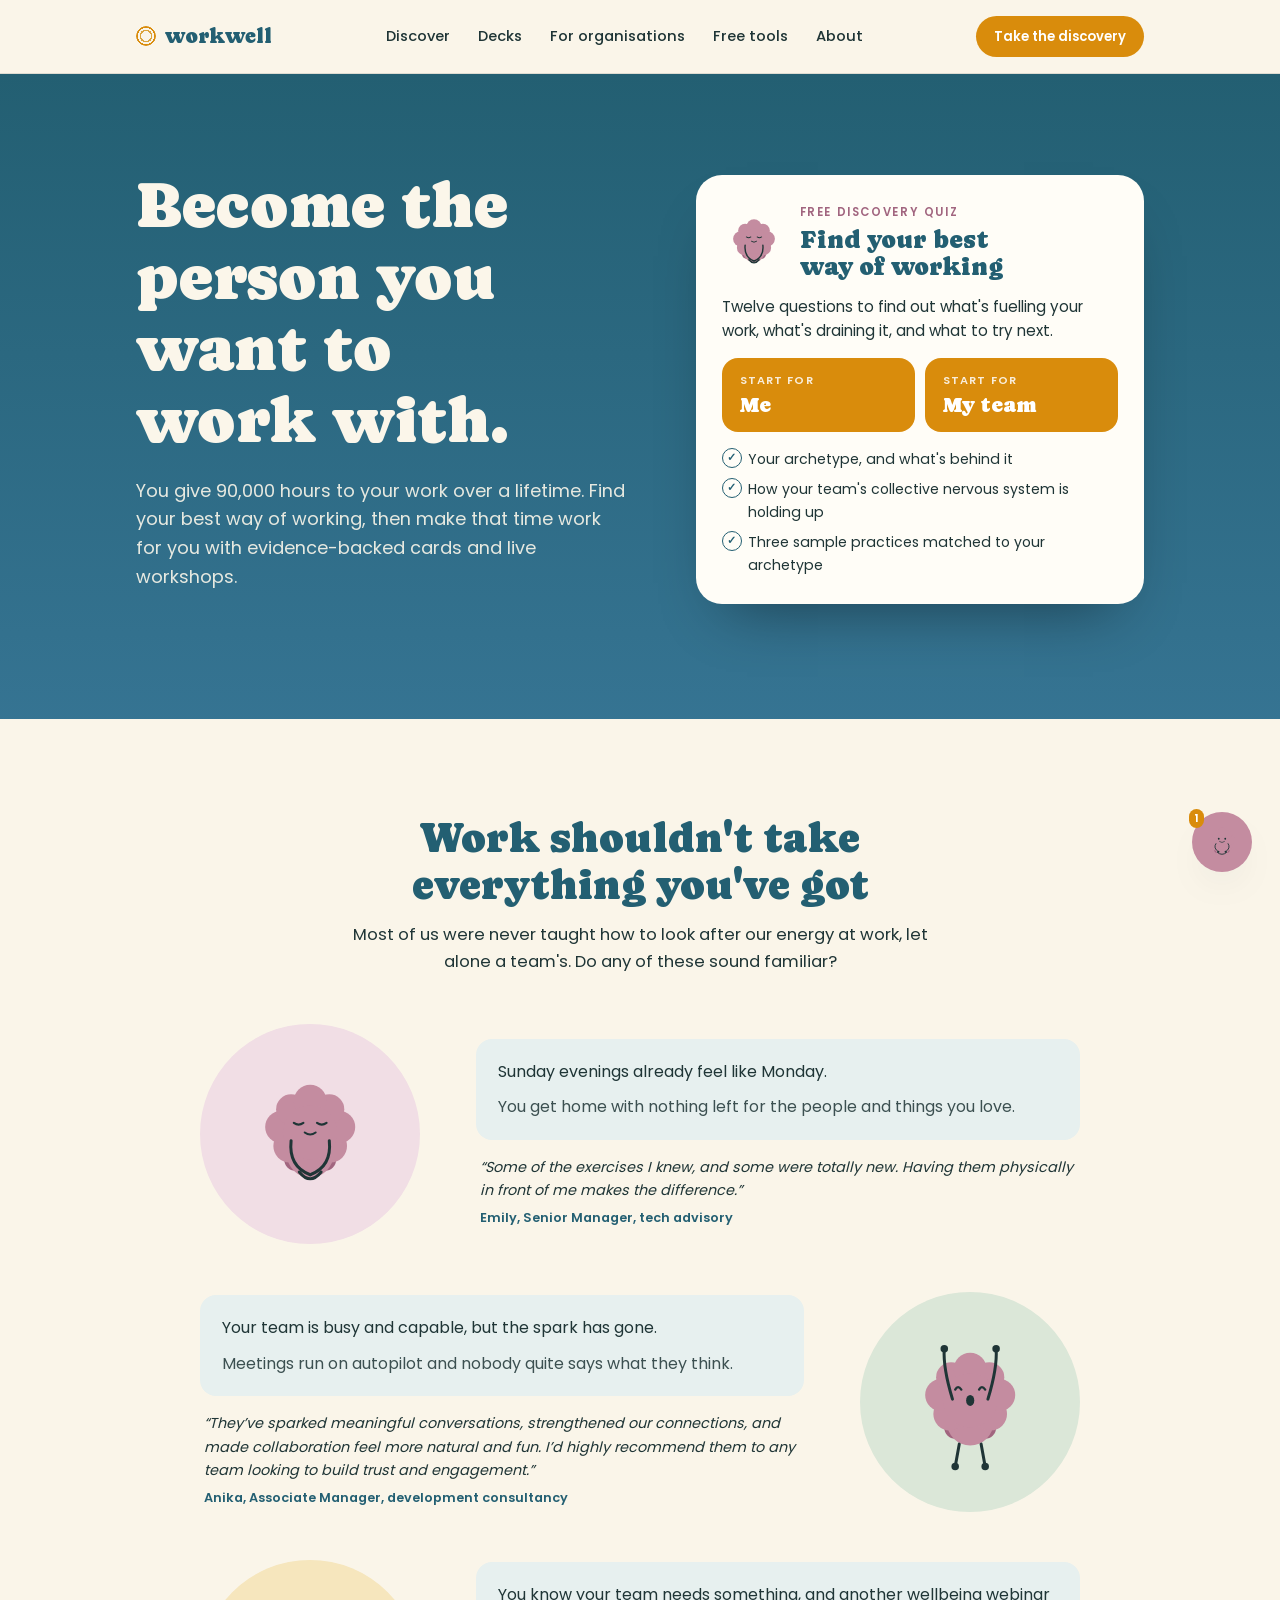
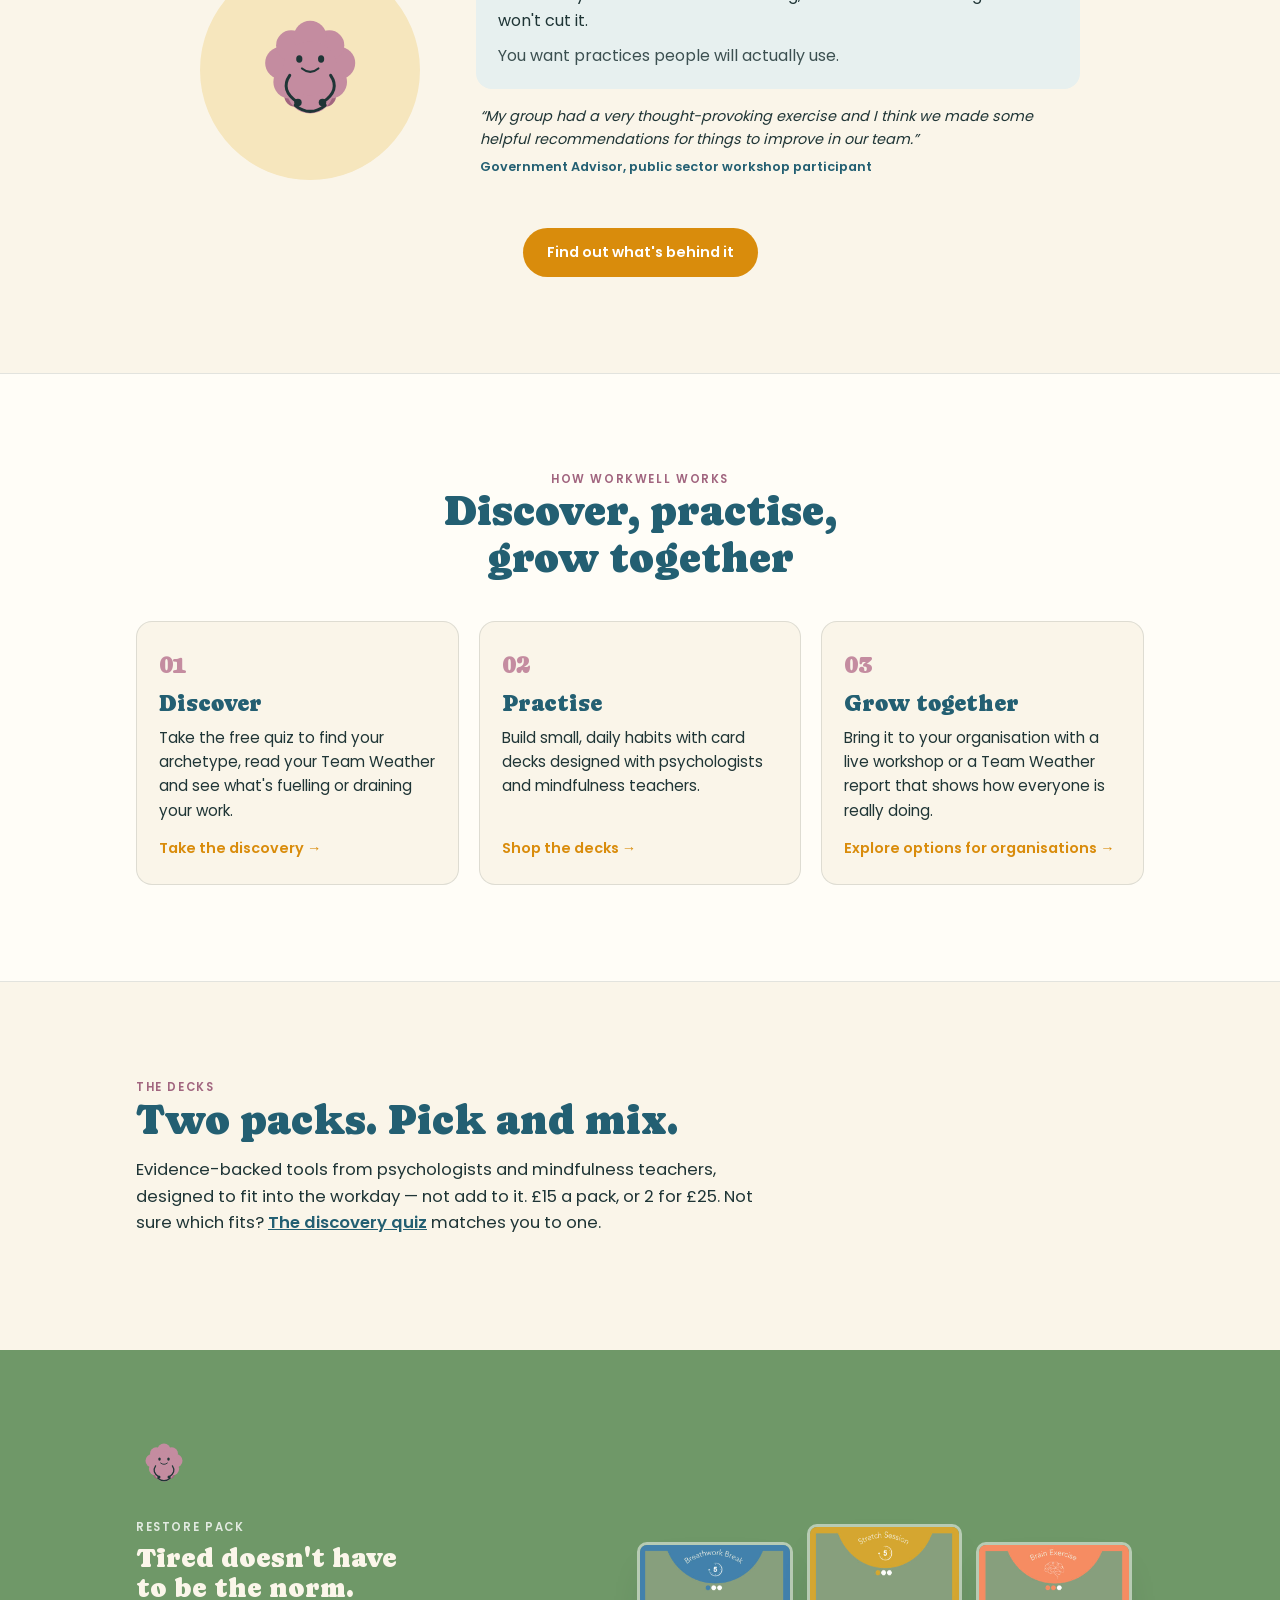
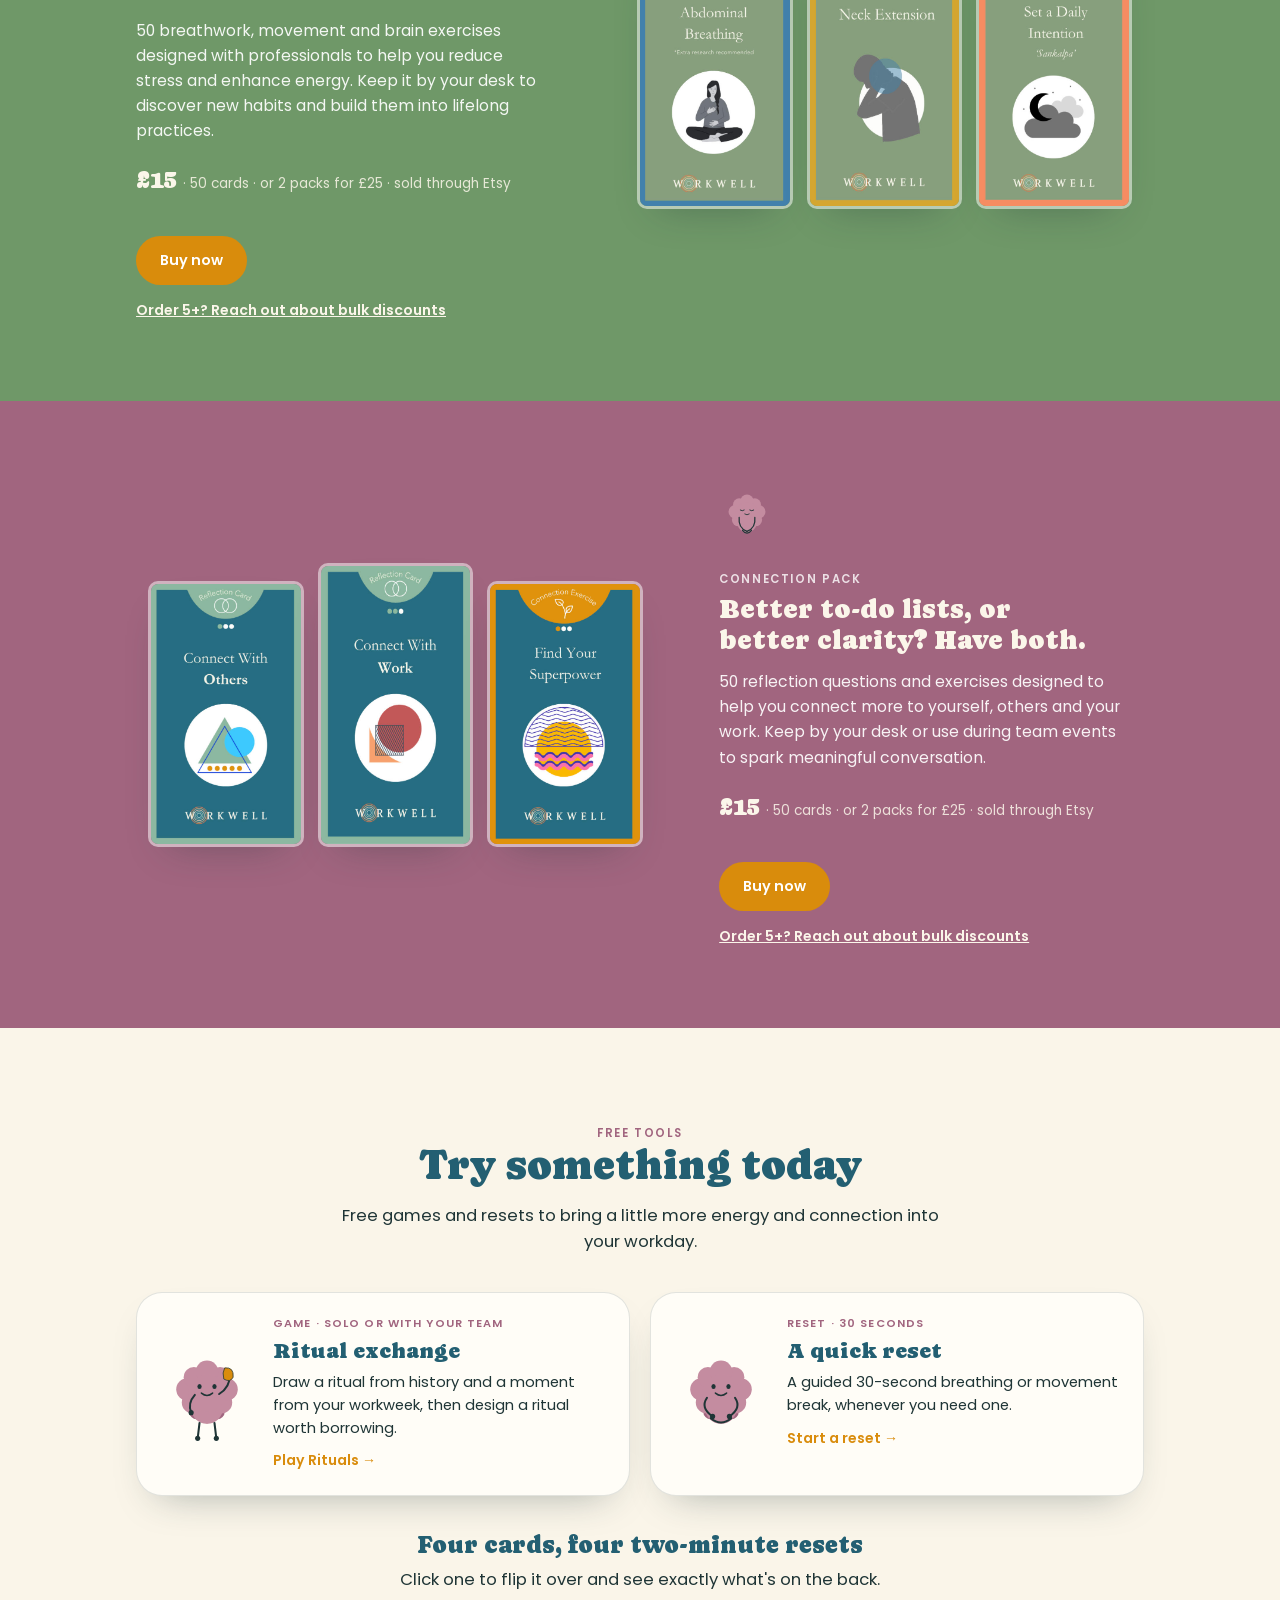
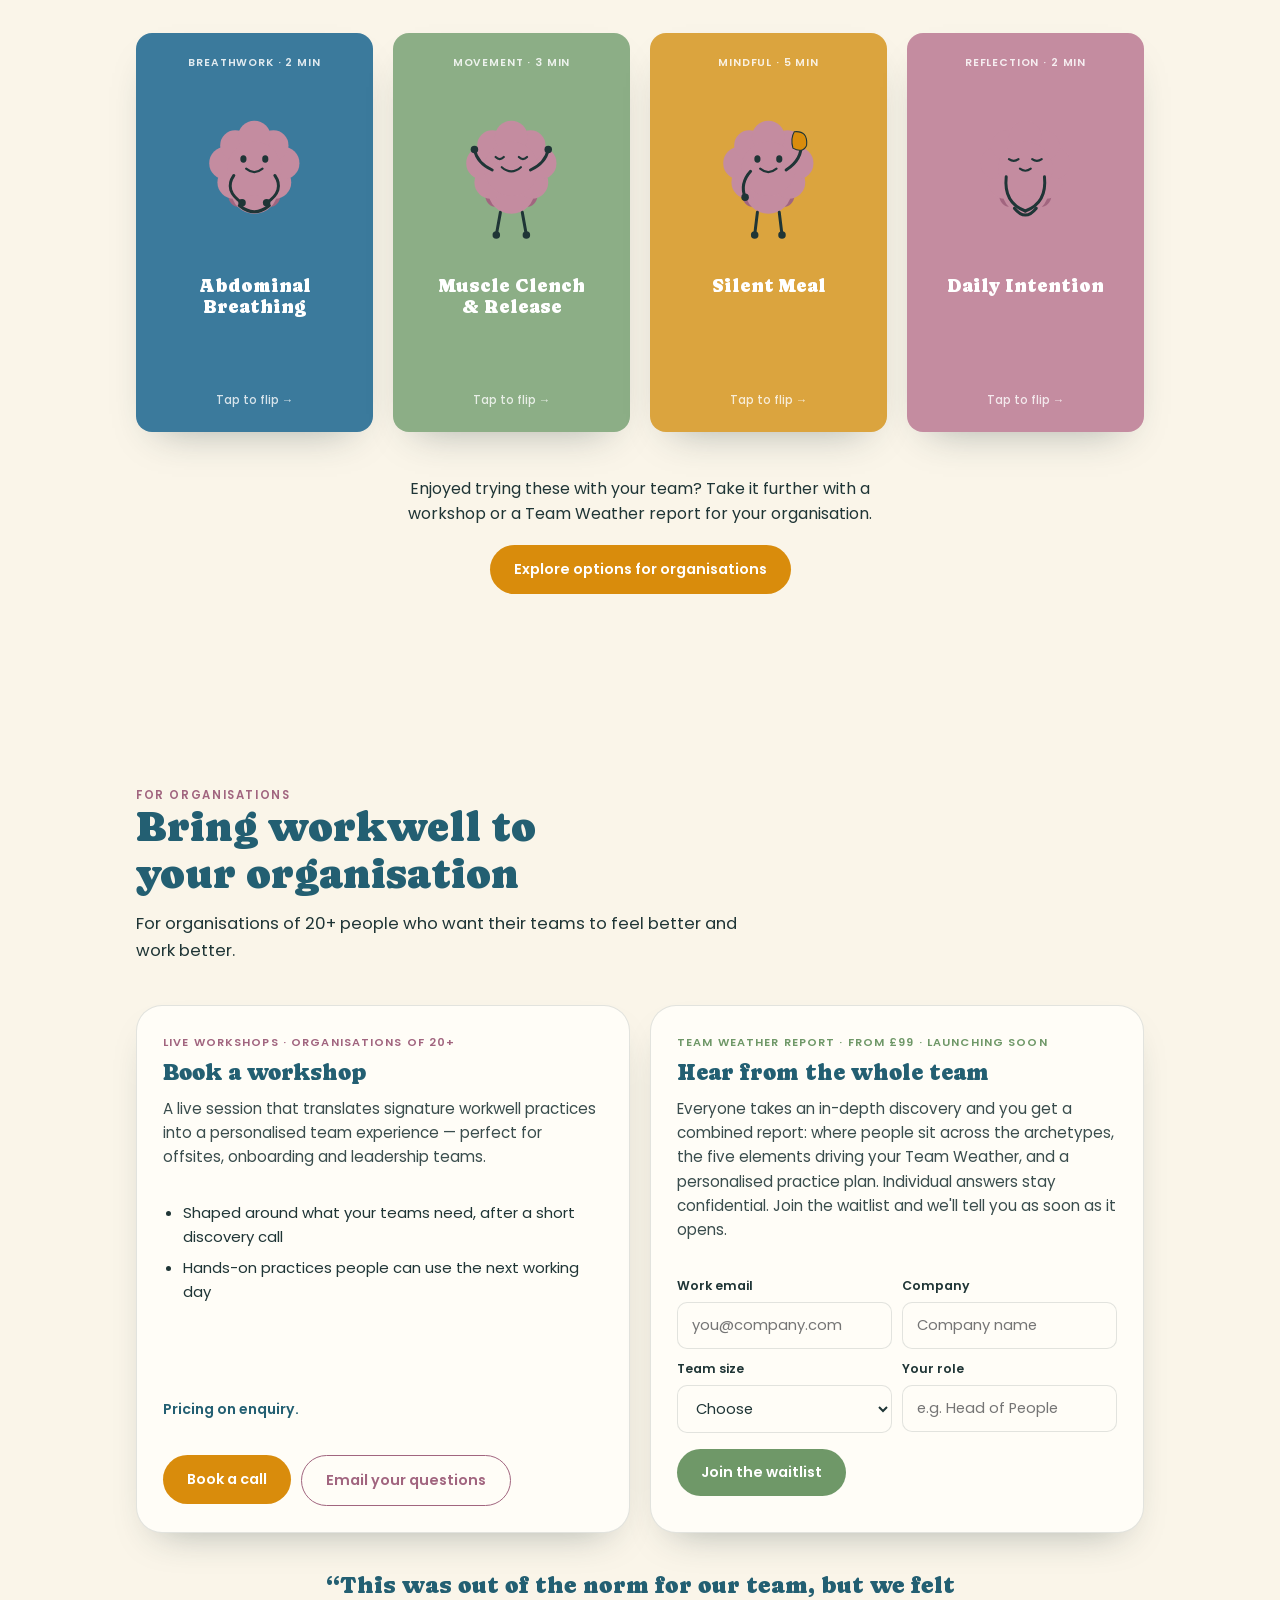
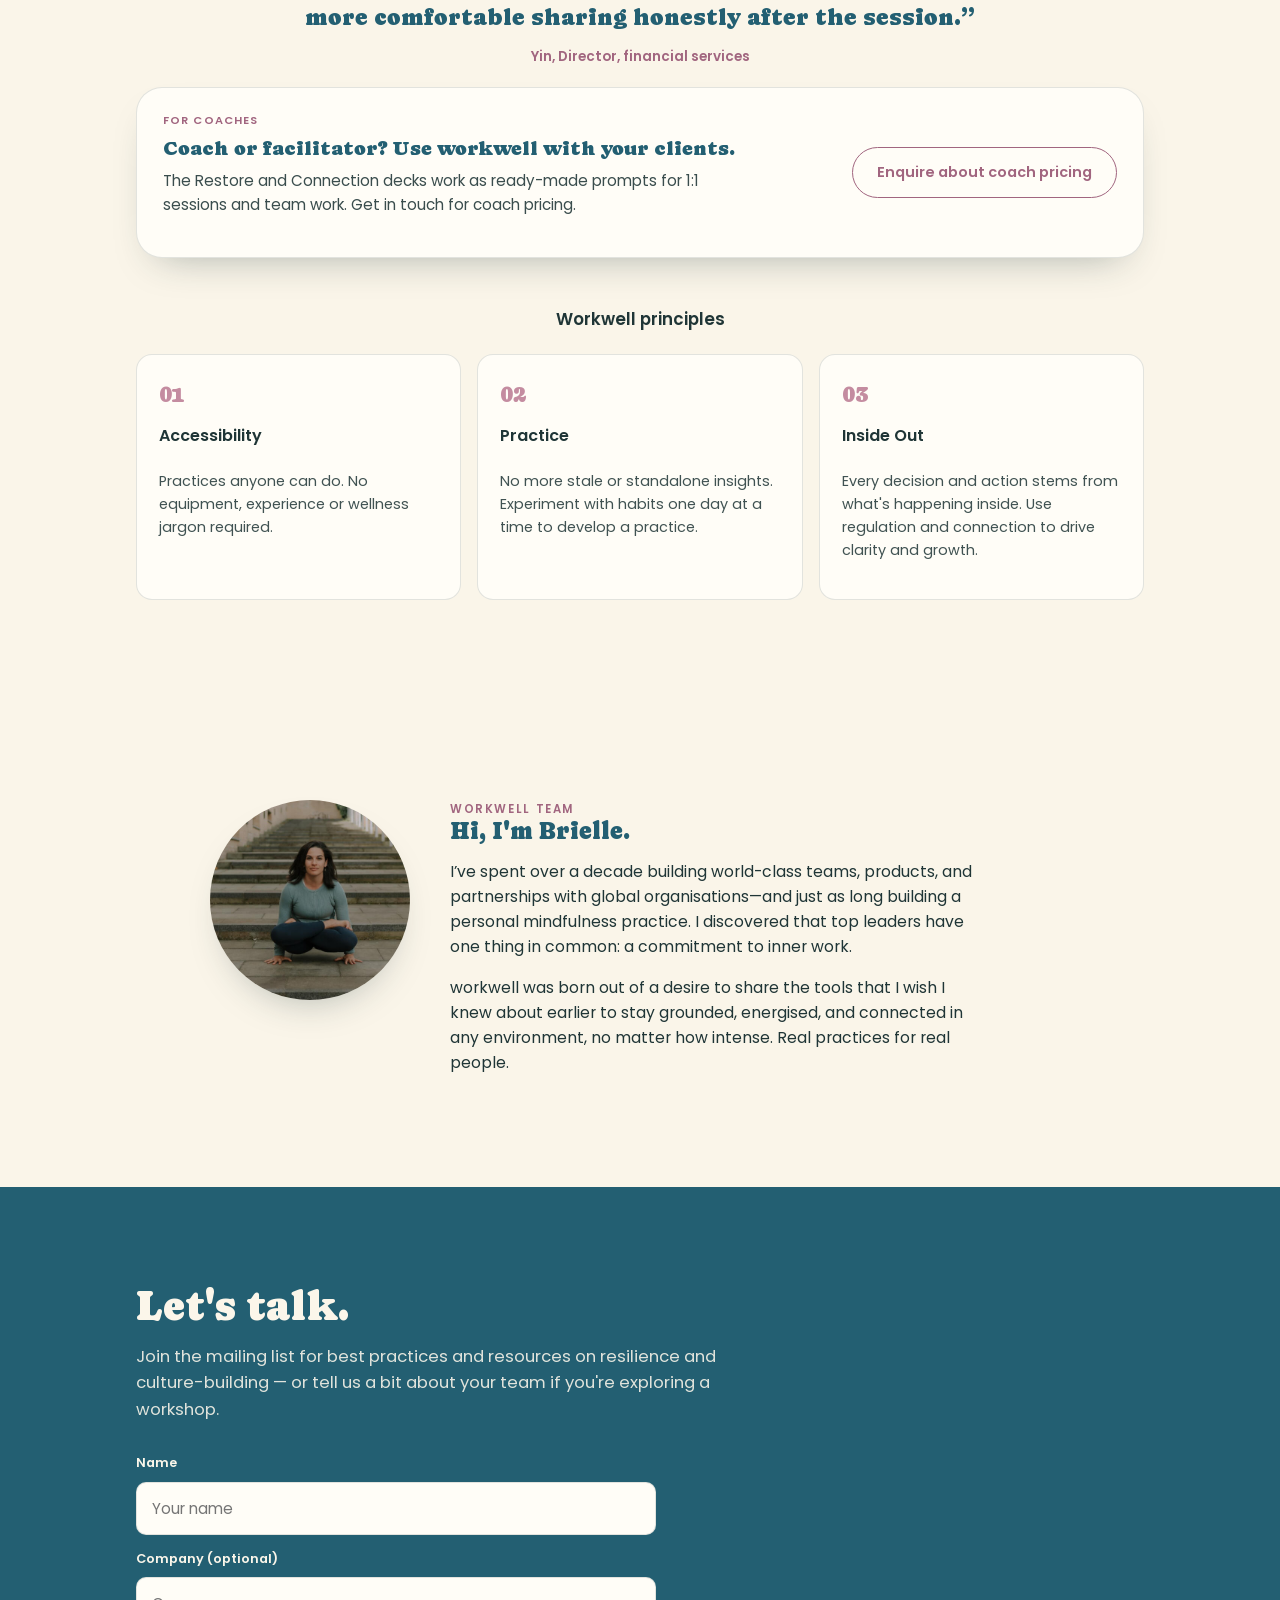
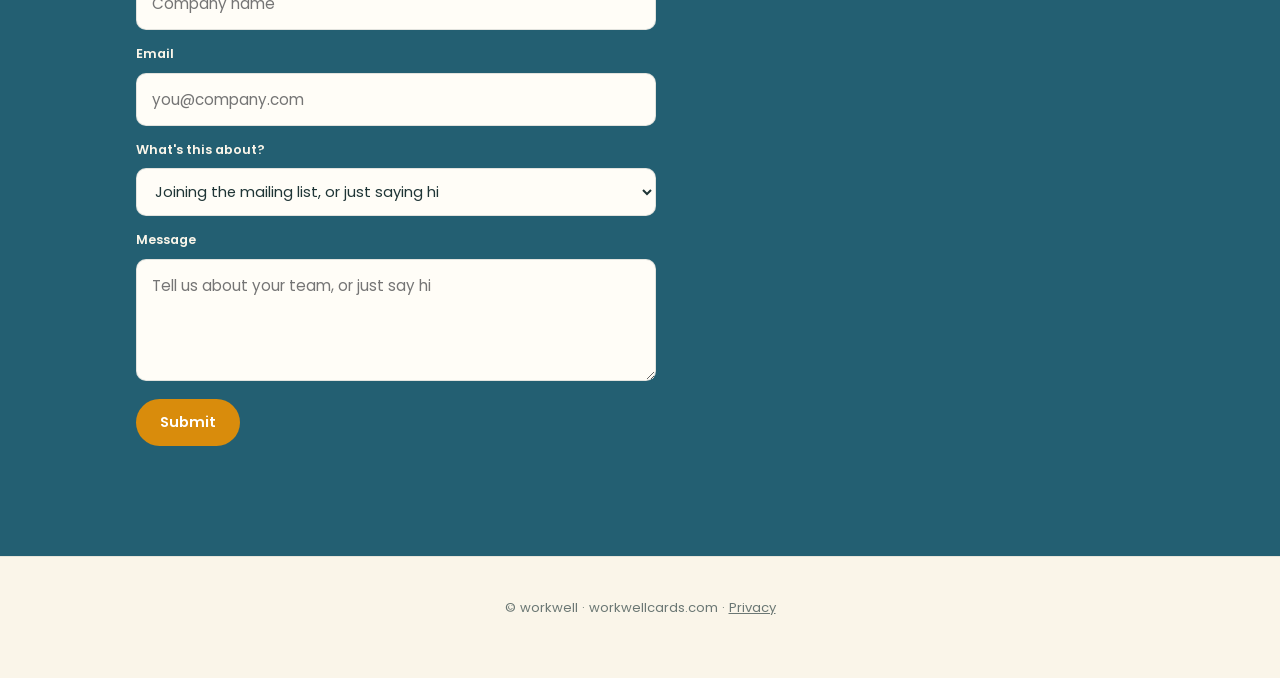
==== index.html @ d6ea5cdd "Add mobile menu, deck prices, testimonials and workshop booking options - Mobile menu: a toggle on e" ====
<!doctype html>
<html lang="en">
<head>
<!-- Google tag (gtag.js) -->
<script async src="https://www.googletagmanager.com/gtag/js?id=G-MDB75YJ4NP"></script>
<script>
  window.dataLayer = window.dataLayer || [];
  function gtag(){dataLayer.push(arguments);}
  gtag('js', new Date());
  gtag('config', 'G-MDB75YJ4NP');
</script>
<meta charset="utf-8">
<meta name="viewport" content="width=device-width, initial-scale=1">
<title>Workwell — Discovery, Cards & Workshops for Workplace Wellbeing</title>
<link rel="canonical" href="https://www.workwellcards.com/">
<meta name="description" content="Find your best way of working with a free discovery quiz, then build energy, connection and resilience into the workday with evidence-backed card decks and live workshops.">
<link rel="icon" href="data:image/svg+xml,<svg xmlns=%22http://www.w3.org/2000/svg%22 viewBox=%220 0 100 100%22><circle cx=%2250%22 cy=%2250%22 r=%2245%22 fill=%22%23235f72%22/></svg>">
<link rel="stylesheet" href="styles.css">
</head>
<body>

<nav class="nav">
  <div class="wrap">
    <a href="#top" class="brand"><span class="ring"></span>workwell</a>
    <div class="nav-links" id="nav-links">
      <a href="discovery/">Discover</a>
      <a href="#decks">Decks</a>
      <a href="#workshops">For organisations</a>
      <a href="#play">Free tools</a>
      <a href="#about">About</a>
    </div>
    <a data-ga="nav-discovery" class="btn btn-mustard btn-sm cta-pill" href="discovery/">Take the discovery</a>
    <button class="nav-toggle" type="button" aria-expanded="false" aria-controls="nav-links" aria-label="Open menu"><span></span></button>
  </div>
</nav>

<header class="hero" id="top">
  <div class="wrap">
    <div class="hero-copy">
      <h1>Become the person you want to work with.</h1>
      <p class="lede">You give 90,000 hours to your work over a lifetime. Find your best way of working, then make that time work for you with evidence-backed cards and live workshops.</p>
    </div>
    <div class="hero-quiz">
      <div class="hq-top">
        <svg class="hq-mascot" viewBox="0 0 200 240" data-mascot="reflect" aria-hidden="true"></svg>
        <div>
          <div class="eyebrow">Free discovery quiz</div>
          <h2>Find your best way of working</h2>
        </div>
      </div>
      <p>Twelve questions to find out what's fuelling your work, what's draining it, and what to try next.</p>
      <div class="hq-choices">
        <a data-ga="hero-quiz-me" class="hq-choice" href="discovery/#me"><span class="hq-k">Start for</span><span class="hq-h">Me</span></a>
        <a data-ga="hero-quiz-team" class="hq-choice" href="discovery/#team"><span class="hq-k">Start for</span><span class="hq-h">My team</span></a>
      </div>
      <ul class="hq-list">
        <li>Your archetype, and what's behind it</li>
        <li>How your team's collective nervous system is holding up</li>
        <li>Three sample practices matched to your archetype</li>
      </ul>
    </div>
  </div>
</header>

<section class="section" id="familiar">
  <div class="wrap">
    <div class="section-head center">
      <h2>Work shouldn't take everything you've got</h2>
      <p>Most of us were never taught how to look after our energy at work, let alone a team's. Do any of these sound familiar?</p>
    </div>

    <div class="fam-row">
      <div class="fam-art"><svg viewBox="0 0 200 240" data-mascot="reflect" aria-hidden="true"></svg></div>
      <div class="fam-copy">
        <div class="fam-bubble">
          <p>Sunday evenings already feel like Monday.</p>
          <p>You get home with nothing left for the people and things you love.</p>
        </div>
        <figure class="fam-quote"><blockquote>&ldquo;Some of the exercises I knew, and some were totally new. Having them physically in front of me makes the difference.&rdquo;</blockquote><figcaption>Emily, Senior Manager, tech advisory</figcaption></figure>
      </div>
    </div>

    <div class="fam-row reverse">
      <div class="fam-art"><svg viewBox="0 0 200 240" data-mascot="clench" aria-hidden="true"></svg></div>
      <div class="fam-copy">
        <div class="fam-bubble">
          <p>Your team is busy and capable, but the spark has gone.</p>
          <p>Meetings run on autopilot and nobody quite says what they think.</p>
        </div>
        <figure class="fam-quote"><blockquote>&ldquo;They&rsquo;ve sparked meaningful conversations, strengthened our connections, and made collaboration feel more natural and fun. I&rsquo;d highly recommend them to any team looking to build trust and engagement.&rdquo;</blockquote><figcaption>Anika, Associate Manager, development consultancy</figcaption></figure>
      </div>
    </div>

    <div class="fam-row">
      <div class="fam-art"><svg viewBox="0 0 200 240" data-mascot="breathe" aria-hidden="true"></svg></div>
      <div class="fam-copy">
        <div class="fam-bubble">
          <p>You know your team needs something, and another wellbeing webinar won't cut it.</p>
          <p>You want practices people will actually use.</p>
        </div>
        <figure class="fam-quote"><blockquote>&ldquo;My group had a very thought-provoking exercise and I think we made some helpful recommendations for things to improve in our team.&rdquo;</blockquote><figcaption>Government Advisor, public sector workshop participant</figcaption></figure>
      </div>
    </div>

    <div class="fam-cta"><a data-ga="familiar-discovery" class="btn btn-mustard" href="discovery/">Find out what's behind it</a></div>
  </div>
</section>

<section class="section how" id="how">
  <div class="wrap">
    <div class="section-head center">
      <div class="eyebrow">How Workwell works</div>
      <h2>Discover, practise, grow together</h2>
    </div>
    <ol class="steps">
      <li class="step">
        <div class="step-num">01</div>
        <h3>Discover</h3>
        <p>Take the free quiz to find your archetype, read your Team Weather and see what's fuelling or draining your work.</p>
        <a data-ga="step-discover" class="step-link" href="discovery/">Take the discovery &rarr;</a>
      </li>
      <li class="step">
        <div class="step-num">02</div>
        <h3>Practise</h3>
        <p>Build small, daily habits with card decks designed with psychologists and mindfulness teachers.</p>
        <a data-ga="step-decks" class="step-link" href="#decks">Shop the decks &rarr;</a>
      </li>
      <li class="step">
        <div class="step-num">03</div>
        <h3>Grow together</h3>
        <p>Bring it to your organisation with a live workshop or a Team Weather report that shows how everyone is really doing.</p>
        <a data-ga="step-teams" class="step-link" href="#workshops">Explore options for organisations &rarr;</a>
      </li>
    </ol>
  </div>
</section>

<section class="section" id="decks">
  <div class="wrap">
    <div class="section-head">
      <div class="eyebrow">The decks</div>
      <h2>Two packs. Pick and mix.</h2>
      <p>Evidence-backed tools from psychologists and mindfulness teachers, designed to fit into the workday &mdash; not add to it. &pound;15 a pack, or 2 for &pound;25. Not sure which fits? <a data-ga="decks-quiz-link" href="discovery/">The discovery quiz</a> matches you to one.</p>
    </div>
  </div>
</section>

<section class="pack-band restore">
  <div class="wrap">
    <div class="pack">
      <div class="pack-copy">
        <div class="pack-mascot"><svg data-mascot="breathe" viewBox="0 0 200 240"></svg></div>
        <div class="eyebrow">Restore Pack</div>
        <h3>Tired doesn't have to be the norm.</h3>
        <p>50 breathwork, movement and brain exercises designed with professionals to help you reduce stress and enhance energy. Keep it by your desk to discover new habits and build them into lifelong practices.</p>
        <p class="pack-price">&pound;15 <span>&middot; 50 cards &middot; or 2 packs for &pound;25 &middot; sold through Etsy</span></p>
        <a data-ga="buy-restore" class="btn btn-mustard" href="https://www.etsy.com/uk/listing/1870040434/energizing-mindfulness-at-work-cards" target="_blank" rel="noopener">Buy now</a>
        <a data-ga="bulk-restore" data-topic="bulk" class="pack-bulk" href="#contact">Order 5+? Reach out about bulk discounts</a>
      </div>
      <div class="pack-media">
        <img src="assets/cards/restore-1-abdominal-breathing.jpg" alt="Restore Pack card: Abdominal Breathing">
        <img src="assets/cards/restore-2-neck-extension.jpg" alt="Restore Pack card: Neck Extension">
        <img src="assets/cards/restore-3-daily-intention.jpg" alt="Restore Pack card: Daily Intention">
      </div>
    </div>
  </div>
</section>

<section class="pack-band connection">
  <div class="wrap">
    <div class="pack reverse">
      <div class="pack-copy">
        <div class="pack-mascot"><svg data-mascot="reflect" viewBox="0 0 200 240"></svg></div>
        <div class="eyebrow">Connection Pack</div>
        <h3>Better to-do lists, or better clarity? Have both.</h3>
        <p>50 reflection questions and exercises designed to help you connect more to yourself, others and your work. Keep by your desk or use during team events to spark meaningful conversation.</p>
        <p class="pack-price">&pound;15 <span>&middot; 50 cards &middot; or 2 packs for &pound;25 &middot; sold through Etsy</span></p>
        <a data-ga="buy-connection" class="btn btn-mustard" href="https://www.etsy.com/uk/listing/4389802014/mindful-connection-at-work-cards-50" target="_blank" rel="noopener">Buy now</a>
        <a data-ga="bulk-connection" data-topic="bulk" class="pack-bulk" href="#contact">Order 5+? Reach out about bulk discounts</a>
      </div>
      <div class="pack-media">
        <img src="assets/cards/connection-1-connect-others.jpg" alt="Connection Pack card: Connect With Others">
        <img src="assets/cards/connection-2-connect-work.jpg" alt="Connection Pack card: Connect With Work">
        <img src="assets/cards/connection-3-superpower.jpg" alt="Connection Pack card: Find Your Superpower">
      </div>
    </div>
  </div>
</section>

<section class="section play" id="play">
  <div class="wrap">
    <div class="section-head center">
      <div class="eyebrow">Free tools</div>
      <h2>Try something today</h2>
      <p>Free games and resets to bring a little more energy and connection into your workday.</p>
    </div>
    <div class="tools">
      <a data-ga="play-rituals" class="tool-card" href="rituals/">
        <svg class="tool-art" viewBox="0 0 200 240" data-mascot="snack" aria-hidden="true"></svg>
        <div>
          <div class="k">Game &middot; solo or with your team</div>
          <h3>Ritual exchange</h3>
          <p>Draw a ritual from history and a moment from your workweek, then design a ritual worth borrowing.</p>
          <span class="tool-link">Play Rituals &rarr;</span>
        </div>
      </a>
      <button data-ga="open-reset" class="tool-card" type="button" id="open-reset">
        <svg class="tool-art" viewBox="0 0 200 240" data-mascot="breathe" aria-hidden="true"></svg>
        <div>
          <div class="k">Reset &middot; 30 seconds</div>
          <h3>A quick reset</h3>
          <p>A guided 30-second breathing or movement break, whenever you need one.</p>
          <span class="tool-link">Start a reset &rarr;</span>
        </div>
      </button>
    </div>

    <div class="section-head center play-cards-head">
      <h3>Four cards, four two-minute resets</h3>
      <p>Click one to flip it over and see exactly what's on the back.</p>
    </div>
    <div class="flip-grid">
      <div class="flip-card" data-pose="breathe" tabindex="0" role="button" aria-label="Flip card: Abdominal Breathing">
        <div class="flip-inner">
          <div class="flip-face flip-front">
            <div class="tag">Breathwork &middot; 2 min</div>
            <div class="mascot-wrap"><svg data-mascot="breathe" viewBox="0 0 200 240"></svg></div>
            <h3>Abdominal Breathing</h3>
            <div class="hint">Tap to flip &rarr;</div>
          </div>
          <div class="flip-face flip-back">
            <div class="tag">How to</div>
            <h4>Abdominal Breathing</h4>
            <p>Place one hand on your chest and the other on your belly; take a deep breath in through the nose, ensuring the diaphragm (not the chest) inflates with enough air to create a stretch in the lungs, then exhale slowly.</p>
          </div>
        </div>
      </div>

      <div class="flip-card" data-pose="clench" tabindex="0" role="button" aria-label="Flip card: Muscle Clench and Release">
        <div class="flip-inner">
          <div class="flip-face flip-front">
            <div class="tag">Movement &middot; 3 min</div>
            <div class="mascot-wrap"><svg viewBox="0 0 200 240"></svg></div>
            <h3>Muscle Clench &amp; Release</h3>
            <div class="hint">Tap to flip &rarr;</div>
          </div>
          <div class="flip-face flip-back">
            <div class="tag">How to</div>
            <h4>Muscle Clench &amp; Release</h4>
            <p>Clench your fists and toes tightly for a few seconds, then release and notice the relaxation. If you have space to lie down, clench your entire body &mdash; your eyes, fists, toes &mdash; into a tight ball for a few seconds, and then fully release.</p>
          </div>
        </div>
      </div>

      <div class="flip-card" data-pose="snack" tabindex="0" role="button" aria-label="Flip card: Silent Meal">
        <div class="flip-inner">
          <div class="flip-face flip-front">
            <div class="tag">Mindful &middot; 5 min</div>
            <div class="mascot-wrap"><svg data-mascot="snack" viewBox="0 0 200 240"></svg></div>
            <h3>Silent Meal</h3>
            <div class="hint">Tap to flip &rarr;</div>
          </div>
          <div class="flip-face flip-back">
            <div class="tag">How to</div>
            <h4>Silent Meal</h4>
            <p>Find time for one meal a week to eat in silence. Turn off the noise in your head, put your phone and any reading away, and eat somewhere quiet &mdash; alone or with someone else. Silence brings you back to the present moment and quiets the mental chatter.</p>
          </div>
        </div>
      </div>

      <div class="flip-card" data-pose="reflect" tabindex="0" role="button" aria-label="Flip card: Daily Intention">
        <div class="flip-inner">
          <div class="flip-face flip-front">
            <div class="tag">Reflection &middot; 2 min</div>
            <div class="mascot-wrap"><svg data-mascot="reflect" viewBox="0 0 200 240"></svg></div>
            <h3>Daily Intention</h3>
            <div class="hint">Tap to flip &rarr;</div>
          </div>
          <div class="flip-face flip-back">
            <div class="tag">How to</div>
            <h4>Daily Intention</h4>
            <p>At the start of your workday, take a moment to silently articulate a specific goal or mindset you wish to embody, such as &ldquo;Today I will approach each task with patience and curiosity.&rdquo; Intention setting is about connecting with our deepest values and aspirations to purposefully guide our thoughts and actions.</p>
          </div>
        </div>
      </div>
    </div>

    <div class="play-next">
      <p>Enjoyed trying these with your team? Take it further with a workshop or a Team Weather report for your organisation.</p>
      <a data-ga="play-next-orgs" class="btn btn-mustard" href="#workshops">Explore options for organisations</a>
    </div>
  </div>
</section>

<section class="section" id="workshops">
  <div class="wrap">
    <div class="section-head">
      <div class="eyebrow">For organisations</div>
      <h2>Bring workwell to your organisation</h2>
      <p>For organisations of 20+ people who want their teams to feel better and work better.</p>
    </div>
    <div class="paths">
      <div class="path-card book">
        <div class="k">Live workshops &middot; organisations of 20+</div>
        <h3>Book a workshop</h3>
        <p class="desc">A live session that translates signature workwell practices into a personalised team experience &mdash; perfect for offsites, onboarding and leadership teams.</p>
        <ul class="path-list">
          <li>Shaped around what your teams need, after a short discovery call</li>
          <li>Hands-on practices people can use the next working day</li>
        </ul>
        <p class="path-note">Pricing on enquiry.</p>
        <div class="path-actions">
          <a data-ga="book-call" class="btn btn-mustard" href="https://calendly.com/strouse" target="_blank" rel="noopener">Book a call</a>
          <a data-ga="enquire-workshop" data-topic="workshop" class="btn btn-ghost" href="#contact">Email your questions</a>
        </div>
      </div>
      <div class="path-card buy">
        <div class="k">Team Weather report &middot; from &pound;99 &middot; launching soon</div>
        <h3>Hear from the whole team</h3>
        <p class="desc">Everyone takes an in-depth discovery and you get a combined report: where people sit across the archetypes, the five elements driving your Team Weather, and a personalised practice plan. Individual answers stay confidential. Join the waitlist and we'll tell you as soon as it opens.</p>
        <form class="mini-form" id="waitlist-form" data-ga-event="waitlist_signup">
          <input type="hidden" name="access_key" value="0309eb2f-fd44-4753-9148-4b5d3fb3c60d">
          <input type="hidden" name="subject" value="Team Weather waitlist sign-up">
          <input type="checkbox" name="botcheck" style="display:none" tabindex="-1" autocomplete="off">
          <div class="mini-row">
            <div>
              <label for="w-email">Work email</label>
              <input id="w-email" type="email" name="Email" placeholder="you@company.com" required autocomplete="email">
            </div>
            <div>
              <label for="w-company">Company</label>
              <input id="w-company" type="text" name="Company" placeholder="Company name" required autocomplete="organization">
            </div>
          </div>
          <div class="mini-row">
            <div>
              <label for="w-size">Team size</label>
              <select id="w-size" name="Team size" required>
                <option value="" disabled selected>Choose</option>
                <option>5&ndash;20 people</option>
                <option>21&ndash;40 people</option>
                <option>41+ people</option>
              </select>
            </div>
            <div>
              <label for="w-role">Your role</label>
              <input id="w-role" type="text" name="Role" placeholder="e.g. Head of People" autocomplete="organization-title">
            </div>
          </div>
          <button class="btn btn-sage" type="submit">Join the waitlist</button>
          <div class="note" role="status" data-form-status></div>
        </form>
      </div>
    </div>

    <figure class="org-quote">
      <blockquote>&ldquo;This was out of the norm for our team, but we felt more comfortable sharing honestly after the session.&rdquo;</blockquote>
      <figcaption>Yin, Director, financial services</figcaption>
    </figure>

    <div class="coach-card">
      <div>
        <div class="k">For coaches</div>
        <h3>Coach or facilitator? Use workwell with your clients.</h3>
        <p>The Restore and Connection decks work as ready-made prompts for 1:1 sessions and team work. Get in touch for coach pricing.</p>
      </div>
      <a data-ga="enquire-coach" data-topic="coach" class="btn btn-ghost" href="#contact">Enquire about coach pricing</a>
    </div>

    <div class="pillars-intro">
      <h3>Workwell principles</h3>
    </div>
    <div class="pillars">
      <div class="pillar-card">
        <div class="num">01</div>
        <h4>Accessibility</h4>
        <p>Practices anyone can do. No equipment, experience or wellness jargon required.</p>
      </div>
      <div class="pillar-card">
        <div class="num">02</div>
        <h4>Practice</h4>
        <p>No more stale or standalone insights. Experiment with habits one day at a time to develop a practice.</p>
      </div>
      <div class="pillar-card">
        <div class="num">03</div>
        <h4>Inside Out</h4>
        <p>Every decision and action stems from what's happening inside. Use regulation and connection to drive clarity and growth.</p>
      </div>
    </div>
  </div>
</section>

<section class="section" id="about">
  <div class="wrap">
    <div class="about">
      <img src="assets/lindsay.jpg" alt="Brielle, founder of workwell">
      <div>
        <div class="eyebrow">workwell team</div>
        <h3>Hi, I'm Brielle.</h3>
        <p>I&rsquo;ve spent over a decade building world-class teams, products, and partnerships with global organisations&mdash;and just as long building a personal mindfulness practice. I discovered that top leaders have one thing in common: a commitment to inner work.</p>
        <p>workwell was born out of a desire to share the tools that I wish I knew about earlier to stay grounded, energised, and connected in any environment, no matter how intense. Real practices for real people.</p>
      </div>
    </div>
  </div>
</section>

<section class="section on-dark" id="contact">
  <div class="wrap">
    <div class="section-head">
      <h2>Let's talk.</h2>
      <p>Join the mailing list for best practices and resources on resilience and culture-building &mdash; or tell us a bit about your team if you're exploring a workshop.</p>
    </div>
    <form class="contact-form" id="contact-form" data-ga-event="contact_form_sent">
      <input type="hidden" name="access_key" value="0309eb2f-fd44-4753-9148-4b5d3fb3c60d">
      <input type="hidden" name="subject" value="New enquiry from workwellcards.com">
      <input type="checkbox" name="botcheck" style="display:none" tabindex="-1" autocomplete="off">
      <label for="f-name">Name</label>
      <input id="f-name" type="text" name="Name" placeholder="Your name" required autocomplete="name">
      <label for="f-company">Company (optional)</label>
      <input id="f-company" type="text" name="Company" placeholder="Company name" autocomplete="organization">
      <label for="f-email">Email</label>
      <input id="f-email" type="email" name="Email" placeholder="you@company.com" required autocomplete="email">
      <label for="f-topic">What's this about?</label>
      <select id="f-topic" name="Topic">
        <option value="General">Joining the mailing list, or just saying hi</option>
        <option value="Workshop enquiry">A workshop for my organisation</option>
        <option value="Bulk deck order">A bulk deck order (5+)</option>
        <option value="Coach pricing">Coach pricing</option>
      </select>
      <label for="f-message">Message</label>
      <textarea id="f-message" name="Message" rows="4" placeholder="Tell us about your team, or just say hi"></textarea>
      <button class="btn btn-mustard" type="submit">Submit</button>
      <div class="note" role="status" data-form-status></div>
    </form>
  </div>
</section>

<footer class="sitefoot">&copy; workwell &middot; workwellcards.com &middot; <a href="privacy/">Privacy</a></footer>

<div class="egg-widget" id="egg-widget">
  <div id="egg-panel-slot"></div>
  <button class="egg-fab" id="egg-fab" aria-label="Open a 30-second reset">
    <span class="badge">1</span>
    <svg id="fab-mascot" viewBox="0 0 200 240"></svg>
  </button>
</div>

<script src="script.js"></script>
<script>
  // The "quick reset" tool card opens the floating reset widget.
  document.getElementById('open-reset').addEventListener('click', () => document.getElementById('egg-fab').click());
</script>
</body>
</html>
---- styles.css ----
@font-face { font-family: 'Caprasimo'; font-style: normal; font-weight: 400; src: url('assets/fonts/caprasimo400.woff2') format('woff2'); font-display: swap; }
@font-face { font-family: 'Poppins'; font-style: normal; font-weight: 400; src: url('assets/fonts/poppins400.woff2') format('woff2'); font-display: swap; }
@font-face { font-family: 'Poppins'; font-style: normal; font-weight: 500; src: url('assets/fonts/poppins500.woff2') format('woff2'); font-display: swap; }
@font-face { font-family: 'Poppins'; font-style: normal; font-weight: 600; src: url('assets/fonts/poppins600.woff2') format('woff2'); font-display: swap; }
@font-face { font-family: 'Poppins'; font-style: normal; font-weight: 700; src: url('assets/fonts/poppins700.woff2') format('woff2'); font-display: swap; }

:root {
  --teal: #235f72;
  --teal-mid: #3b7a9c;
  --sage: #6f9868;
  --sage-soft: #8cae86;
  --mustard: #d98c0c;
  --sand-light: #f6e6bd;
  --sand-deep: #dba43e;
  --rose: #c48ca0;
  --rose-deep: #a1657f;
  --rose-pale: #f1dee5;
  --ink: #1f3536;
  --paper: #faf5e9;
  --paper-card: #fffdf7;
  --line: rgba(31, 53, 54, 0.13);
  --shadow: 0 18px 40px -22px rgba(31, 53, 54, 0.4);
  --radius-lg: 26px;
  --radius-md: 16px;
}

* { box-sizing: border-box; }
html { scroll-behavior: smooth; }
html, body { margin: 0; padding: 0; }
body {
  background: var(--paper);
  color: var(--ink);
  font-family: 'Poppins', sans-serif;
  font-weight: 400;
  line-height: 1.6;
  -webkit-font-smoothing: antialiased;
}
h1, h2, h3, .display { font-family: 'Caprasimo', serif; font-weight: 400; line-height: 1.12; text-wrap: balance; margin: 0; }
a { color: inherit; }
img { max-width: 100%; display: block; }
button { font-family: inherit; }
.wrap { max-width: 1120px; margin: 0 auto; padding: 0 clamp(20px, 5vw, 56px); }
.eyebrow { font-family: 'Poppins', sans-serif; font-weight: 600; font-size: 0.72rem; letter-spacing: 0.14em; text-transform: uppercase; color: var(--rose-deep); }
section { position: relative; }
:focus-visible { outline: 2px solid var(--teal-mid); outline-offset: 3px; }

/* ---------- nav ---------- */
.nav {
  position: sticky; top: 0; z-index: 60;
  background: rgba(250, 245, 233, 0.88);
  backdrop-filter: blur(10px);
  border-bottom: 1px solid var(--line);
}
.nav .wrap { display: flex; align-items: center; justify-content: space-between; padding-top: 16px; padding-bottom: 16px; }
.brand { display: flex; align-items: center; gap: 9px; font-family: 'Caprasimo', serif; font-size: 1.3rem; color: var(--teal); text-decoration: none; }
.ring { width: 20px; height: 20px; border-radius: 50%; background: radial-gradient(circle at 50% 50%, transparent 0 34%, var(--sand-deep) 34% 46%, transparent 46% 58%, var(--mustard) 58% 70%, transparent 70% 82%, var(--rose) 82% 100%); flex: none; }
.nav-links { display: flex; align-items: center; gap: 28px; }
.nav-links a { font-weight: 500; font-size: 0.92rem; text-decoration: none; color: var(--ink); }
.nav-links a:hover { color: var(--teal); }
.nav .cta-pill { text-decoration: none; white-space: nowrap; }
.nav-toggle { display: none; }
.path-actions { display: flex; flex-wrap: wrap; gap: 10px; margin-top: 20px; }
.path-card .path-actions .btn { margin-top: 0; }

.btn {
  display: inline-flex; align-items: center; gap: 8px; cursor: pointer;
  font-family: 'Poppins', sans-serif; font-weight: 600; font-size: 0.9rem;
  padding: 13px 24px; border-radius: 999px; border: none; text-decoration: none;
  transition: transform 0.15s ease, filter 0.15s ease;
}
.btn:hover { filter: brightness(1.06); }
.btn:active { transform: scale(0.98); }
.btn-mustard { background: var(--mustard); color: #fff; }
.btn-sage { background: var(--sage); color: #fff; }
.btn-teal { background: var(--teal); color: #fff; }
.btn-ghost { background: transparent; border: 1.5px solid var(--rose-deep); color: var(--rose-deep); }
.btn-ghost:hover { background: var(--rose-pale); }
.btn-outline { background: transparent; border: 1.5px solid rgba(255,255,255,0.6); color: #fff; }
.btn-outline:hover { background: rgba(255,255,255,0.12); }
.btn-sm { padding: 10px 18px; font-size: 0.82rem; }
.btn-soon { opacity: 0.65; cursor: default; pointer-events: none; }

/* ---------- hero ---------- */
.hero { background: linear-gradient(180deg, var(--teal), var(--teal-mid) 130%); color: #fbf6ea; padding: clamp(56px, 9vw, 96px) 0 clamp(70px, 10vw, 110px); overflow: hidden; }
.hero .wrap { display: grid; grid-template-columns: 1.05fr 0.95fr; gap: clamp(28px, 5vw, 64px); align-items: center; }
.hero h1 { font-size: clamp(2.5rem, 5vw, 4rem); }
.hero .lede { margin-top: 20px; font-size: 1.12rem; max-width: 48ch; color: rgba(251, 246, 234, 0.9); }
.hero-stage { display: flex; justify-content: center; position: relative; }
.hero-stage svg { width: min(300px, 80%); filter: drop-shadow(0 30px 40px rgba(0,0,0,0.25)); }
.hero-ring-bg { position: absolute; inset: 0; display: flex; align-items: center; justify-content: center; z-index: 0; }
.hero-ring-bg .pulse { width: 320px; height: 320px; border-radius: 50%; border: 2px solid rgba(251,246,234,0.18); animation: heroPulse 4.4s ease-in-out infinite; }
@keyframes heroPulse { 0%,100% { transform: scale(0.92); opacity: 0.5; } 50% { transform: scale(1.08); opacity: 0.15; } }
.hero-stage svg { position: relative; z-index: 1; }

.trust-row { margin-top: 46px; display: flex; gap: 28px; flex-wrap: wrap; align-items: center; font-size: 0.85rem; color: rgba(251,246,234,0.75); }
.trust-row span { display: flex; align-items: center; gap: 8px; }
.trust-row .dot { width: 6px; height: 6px; border-radius: 50%; background: var(--sand-deep); }

/* ---------- section headers ---------- */
.section { padding: clamp(56px, 9vw, 96px) 0; }
.section-head { max-width: 62ch; }
.section-head h2 { font-size: clamp(1.9rem, 3.4vw, 2.6rem); color: var(--teal); }
.section-head p { margin-top: 14px; font-size: 1.04rem; }
.section-head.center { margin: 0 auto; text-align: center; }
.on-dark .section-head h2 { color: #fbf6ea; }
.on-dark .section-head p { color: rgba(251,246,234,0.88); }
.on-dark .eyebrow { color: var(--sand-deep); }
.on-dark { background: var(--teal); color: #fbf6ea; }

/* ---------- flip cards (practice preview) ---------- */
.flip-grid { margin-top: 40px; display: grid; grid-template-columns: repeat(4, 1fr); gap: 20px; }
.flip-card { perspective: 1400px; aspect-ratio: 5 / 8.4; }
.flip-inner {
  position: relative; width: 100%; height: 100%; transition: transform 0.6s cubic-bezier(.4,.2,.2,1);
  transform-style: preserve-3d; cursor: pointer; border-radius: var(--radius-md);
}
.flip-card.flipped .flip-inner { transform: rotateY(180deg); }
.flip-face {
  position: absolute; inset: 0; backface-visibility: hidden; border-radius: var(--radius-md);
  display: flex; flex-direction: column; box-shadow: var(--shadow); overflow: hidden;
}
.flip-front { background: var(--sage-soft); color: #fff; align-items: center; padding: 22px 18px; }
.flip-front .tag { font-size: 0.66rem; font-weight: 600; letter-spacing: 0.08em; text-transform: uppercase; opacity: 0.85; }
.flip-front .mascot-wrap { width: 68%; margin: 16px 0; }
.flip-front .mascot-wrap svg { width: 100%; }
.flip-front h3 { font-size: 1.15rem; text-align: center; }
.flip-front .hint { margin-top: auto; font-size: 0.72rem; font-weight: 500; opacity: 0.8; display: flex; align-items: center; gap: 6px; }
.flip-back {
  background: var(--paper-card); color: var(--ink); transform: rotateY(180deg);
  padding: 22px 20px; justify-content: flex-start; overflow-y: auto;
}
.flip-back .tag { font-size: 0.64rem; font-weight: 600; letter-spacing: 0.08em; text-transform: uppercase; color: var(--rose-deep); flex: none; }
.flip-back h4 { font-family: 'Caprasimo', serif; font-weight: 400; font-size: 1.05rem; color: var(--teal); margin-top: 4px; flex: none; }
.flip-back p { margin: 12px 0 0; font-size: 0.78rem; line-height: 1.55; }
.flip-card:nth-child(1) .flip-front { background: var(--teal-mid); }
.flip-card:nth-child(2) .flip-front { background: var(--sage-soft); }
.flip-card:nth-child(3) .flip-front { background: var(--sand-deep); }
.flip-card:nth-child(4) .flip-front { background: var(--rose); }
/* ---------- pack showcase ---------- */
.pack-band { padding: clamp(48px, 8vw, 80px) 0; color: #fbf6ea; }
.pack-band.restore { background: var(--sage); }
.pack-band.connection { background: var(--rose-deep); }
.pack {
  display: grid; grid-template-columns: 0.9fr 1.1fr; gap: clamp(32px, 6vw, 64px);
  align-items: center;
}
.pack.reverse { grid-template-columns: 1.1fr 0.9fr; }
.pack.reverse .pack-copy { order: 2; }
.pack.reverse .pack-media { order: 1; }
.pack-mascot { width: 56px; margin-bottom: 14px; }
.pack-mascot svg { width: 100%; }
.pack-media { display: flex; gap: 14px; justify-content: center; }
.pack-media img { width: 30%; border-radius: 10px; border: 3px solid rgba(255,255,255,0.5); box-shadow: var(--shadow); transition: transform 0.25s ease; }
.pack-media img:nth-child(2) { margin-top: -18px; }
.pack-media:hover img { transform: translateY(-4px); }
.pack-copy .eyebrow { color: rgba(255,255,255,0.8); }
.pack-copy h3 { font-size: 1.7rem; color: #fbf6ea; margin-top: 6px; }
.pack-copy p { margin-top: 14px; font-size: 0.98rem; max-width: 46ch; color: rgba(255,255,255,0.92); }
.pack-copy .btn { margin-top: 22px; }
.pack-copy .pack-price { margin-top: 18px; font-family: 'Caprasimo', serif; font-size: 1.5rem; color: #fbf6ea; }
.pack-price span { font-family: 'Poppins', sans-serif; font-size: 0.85rem; opacity: 0.85; }
.pack-price + .btn { margin-top: 12px; }
.pack-bulk { display: block; margin-top: 14px; font-size: 0.88rem; font-weight: 600; color: #fbf6ea; }
.pack-bulk:hover { text-decoration: none; }

/* ---------- hero quiz card ---------- */
.hero-quiz { background: var(--paper-card); color: var(--ink); border-radius: var(--radius-lg); padding: 28px 26px; box-shadow: 0 30px 60px -30px rgba(0,0,0,0.45); display: flex; flex-direction: column; gap: 14px; }
.hq-top { display: flex; gap: 14px; align-items: center; }
.hq-mascot { width: 64px; height: 76px; flex: none; }
.hero-quiz h2 { font-size: 1.55rem; color: var(--teal); margin-top: 4px; }
.hero-quiz p { margin: 0; font-size: 0.95rem; }
.hq-choices { display: grid; grid-template-columns: 1fr 1fr; gap: 10px; }
.hq-choice { display: flex; flex-direction: column; gap: 2px; text-decoration: none; background: var(--mustard); color: #fff; border-radius: 16px; padding: 14px 18px; transition: transform 0.15s ease, filter 0.15s ease; }
.hq-choice:hover { filter: brightness(1.06); transform: translateY(-2px); }
.hq-k { font-size: 0.7rem; font-weight: 600; letter-spacing: 0.1em; text-transform: uppercase; opacity: 0.85; }
.hq-h { font-family: 'Caprasimo', serif; font-size: 1.35rem; line-height: 1.2; }
.hq-list { list-style: none; padding: 0; margin: 2px 0 0; display: grid; gap: 8px; font-size: 0.88rem; }
.hq-list li { position: relative; padding-left: 26px; }
.hq-list li::before { content: '\2713'; position: absolute; left: 0; top: 0; width: 18px; height: 18px; border-radius: 50%; border: 1.5px solid var(--teal); color: var(--teal); font-size: 0.7rem; font-weight: 700; display: flex; align-items: center; justify-content: center; }

/* ---------- sound familiar ---------- */
.fam-row { display: grid; grid-template-columns: 220px 1fr; gap: clamp(24px, 5vw, 56px); align-items: center; max-width: 880px; margin: 48px auto 0; }
.fam-row.reverse { grid-template-columns: 1fr 220px; }
.fam-row.reverse .fam-art { order: 2; }
.fam-art { aspect-ratio: 1; max-width: 100%; border-radius: 50%; background: var(--sand-light); display: flex; align-items: center; justify-content: center; }
.fam-row:nth-of-type(2) .fam-art { background: var(--rose-pale); }
.fam-row:nth-of-type(3) .fam-art { background: #dbe7d8; }
.fam-art svg { width: 62%; }
.fam-copy { min-width: 0; }
.fam-bubble { background: #e7f0ef; border-radius: var(--radius-md); padding: 20px 22px; }
.fam-bubble p { margin: 0; font-size: 1rem; }
.fam-bubble p + p { margin-top: 10px; opacity: 0.85; }
.fam-quote { margin: 16px 0 0 4px; }
.fam-quote blockquote { margin: 0; font-size: 0.9rem; font-style: italic; }
.fam-quote figcaption { margin-top: 6px; font-size: 0.8rem; font-weight: 600; color: var(--teal); }
.fam-cta { display: flex; justify-content: center; margin-top: 48px; }

/* ---------- how it works ---------- */
.how { background: var(--paper-card); border-block: 1px solid var(--line); }
.steps { list-style: none; padding: 0; margin: 40px 0 0; display: grid; grid-template-columns: repeat(3, 1fr); gap: 20px; }
.step { border: 1px solid var(--line); border-radius: var(--radius-md); padding: 24px 22px; background: var(--paper); display: flex; flex-direction: column; }
.step-num { font-family: 'Caprasimo', serif; font-size: 1.5rem; color: var(--rose); }
.step h3 { font-size: 1.4rem; color: var(--teal); margin-top: 6px; }
.step p { font-size: 0.95rem; margin: 10px 0 0; flex: 1; }
.step-link { margin-top: 14px; font-weight: 600; font-size: 0.9rem; color: var(--mustard); text-decoration: none; }
.step-link:hover { text-decoration: underline; }
.section-head p a { color: var(--teal); font-weight: 600; }

/* ---------- free tools ---------- */
.tools { margin-top: 36px; display: grid; grid-template-columns: 1fr 1fr; gap: 20px; }
.tool-card { all: unset; box-sizing: border-box; cursor: pointer; display: grid; grid-template-columns: 96px 1fr; gap: 18px; align-items: center; background: var(--paper-card); border: 1px solid var(--line); border-radius: var(--radius-lg); padding: 22px; box-shadow: var(--shadow); transition: transform 0.15s ease; font-family: 'Poppins', sans-serif; color: var(--ink); }
.tool-card:hover { transform: translateY(-3px); }
.tool-card:focus-visible { outline: 2px solid var(--teal-mid); outline-offset: 3px; }
.tool-art { width: 96px; height: 112px; }
.tool-card > div { align-self: start; }
.tool-card .k { font-weight: 600; font-size: 0.7rem; letter-spacing: 0.1em; text-transform: uppercase; color: var(--rose-deep); }
.tool-card h3 { font-size: 1.35rem; color: var(--teal); margin-top: 6px; }
.tool-card p { font-size: 0.92rem; margin: 8px 0 0; line-height: 1.55; }
.tool-link { display: inline-block; margin-top: 10px; font-weight: 600; font-size: 0.88rem; color: var(--mustard); }
.section-head.play-cards-head { margin-top: 36px; }
.play-cards-head h3 { font-size: 1.5rem; color: var(--teal); }
.play-cards-head p { margin-top: 8px; }
.play-next { margin-top: 44px; text-align: center; }
.play-next p { max-width: 52ch; margin: 0 auto 18px; font-size: 1rem; }

/* ---------- workshops / paths ---------- */
.paths { margin-top: 40px; display: grid; grid-template-columns: 1fr 1fr; gap: 20px; }
.path-card { background: var(--paper-card); border: 1px solid var(--line); border-radius: var(--radius-lg); padding: 28px 26px 26px; box-shadow: var(--shadow); display: flex; flex-direction: column; }
.path-card .k { font-weight: 600; font-size: 0.7rem; letter-spacing: 0.1em; text-transform: uppercase; }
.path-card.buy .k { color: var(--sage); }
.path-card.book .k { color: var(--rose-deep); }
.path-card h3 { font-size: 1.4rem; color: var(--teal); margin-top: 8px; }
.path-card p.desc { font-size: 0.95rem; margin-top: 12px; opacity: 0.88; flex: 1; }
.path-card .btn { margin-top: 20px; align-self: flex-start; }
.path-card.book p.desc { flex: 0; }
.path-list { margin: 16px 0 0; padding-left: 20px; font-size: 0.93rem; flex: 1; }
.path-list li + li { margin-top: 8px; }
.path-note { font-size: 0.88rem; font-weight: 600; color: var(--teal); margin-top: 14px; }
.mini-form { margin-top: 18px; display: flex; flex-direction: column; gap: 10px; }
.mini-form label { font-size: 0.78rem; font-weight: 600; margin-bottom: -4px; display: block; }
.mini-form input, .mini-form select, .contact-form select {
  font-family: 'Poppins', sans-serif; font-size: 0.92rem; border: 1px solid var(--line); border-radius: 10px;
  padding: 12px 14px; background: var(--paper-card); color: var(--ink); width: 100%; box-sizing: border-box;
}
.mini-row { display: grid; grid-template-columns: 1fr 1fr; gap: 10px; }
.mini-row > div { display: flex; flex-direction: column; gap: 10px; }
.mini-form .btn { margin-top: 6px; }
.mini-form .note { font-size: 0.8rem; }
.org-quote { margin: 36px auto 16px; max-width: 680px; text-align: center; }
.org-quote blockquote { margin: 0; font-family: 'Caprasimo', serif; font-size: clamp(1.15rem, 2.4vw, 1.45rem); line-height: 1.4; color: var(--teal); }
.org-quote figcaption { margin-top: 12px; font-size: 0.85rem; font-weight: 600; color: var(--rose-deep); }
.coach-card { margin-top: 20px; display: flex; align-items: center; justify-content: space-between; gap: 24px; background: var(--paper-card); border: 1px solid var(--line); border-radius: var(--radius-lg); padding: 24px 26px; box-shadow: var(--shadow); }
.coach-card .k { font-weight: 600; font-size: 0.7rem; letter-spacing: 0.1em; text-transform: uppercase; color: var(--rose-deep); }
.coach-card h3 { font-size: 1.25rem; color: var(--teal); margin-top: 8px; }
.coach-card p { font-size: 0.95rem; margin-top: 8px; opacity: 0.88; max-width: 62ch; }
.coach-card .btn { flex-shrink: 0; }

.pillars-intro { margin-top: 52px; text-align: center; }
.pillars-intro h3 { font-family: 'Poppins',sans-serif; font-weight: 600; font-size: 1.05rem; }
.pillars { margin-top: 26px; display: grid; grid-template-columns: repeat(3, 1fr); gap: 16px; }
.pillar-card { border: 1px solid var(--line); border-radius: var(--radius-md); padding: 22px 22px; background: var(--paper-card); }
.pillar-card .num { font-family: 'Caprasimo', serif; font-size: 1.4rem; color: var(--rose); }
.pillar-card h4 { font-family: 'Poppins',sans-serif; font-weight: 600; font-size: 1rem; margin-top: 10px; }
.pillar-card p { font-size: 0.9rem; margin-top: 8px; opacity: 0.85; }

/* ---------- who / testimonial ---------- */
.who-grid { display: grid; grid-template-columns: 1fr 1fr; gap: 40px; align-items: start; margin-top: 8px; }
.testimonial-card { background: var(--paper-card); border: 1px solid var(--line); border-radius: var(--radius-lg); padding: 32px 30px; box-shadow: var(--shadow); }
.testimonial-carousel { display: flex; align-items: flex-start; gap: 14px; margin-top: 16px; }
.t-slide { flex: 1; min-height: 9.5em; }
.t-slide.fade { animation: tFade 0.35s ease; }
@keyframes tFade { from { opacity: 0; transform: translateY(4px); } to { opacity: 1; transform: translateY(0); } }
.testimonial-card blockquote { all: unset; display: block; font-size: 1.05rem; line-height: 1.6; }
.testimonial-card cite { display: block; margin-top: 18px; font-style: normal; font-weight: 600; font-size: 0.88rem; color: var(--teal); }
.t-nav {
  all: unset; cursor: pointer; flex: none; width: 34px; height: 34px; border-radius: 50%;
  display: flex; align-items: center; justify-content: center;
  border: 1px solid var(--line); color: var(--teal); font-size: 1rem;
  transition: background 0.15s ease;
}
.t-nav:hover { background: var(--rose-pale); }
.t-dots { display: flex; gap: 8px; margin-top: 18px; }
.t-dots button {
  all: unset; cursor: pointer; width: 8px; height: 8px; border-radius: 50%;
  background: var(--line);
}
.t-dots button[aria-current="true"] { background: var(--rose); width: 20px; border-radius: 999px; transition: width 0.2s ease; }

/* ---------- about ---------- */
.about { display: grid; grid-template-columns: 200px 1fr; gap: 40px; align-items: start; margin: 8px auto 0; max-width: 860px; }
.about img { width: 100%; border-radius: 50%; aspect-ratio: 1; object-fit: cover; box-shadow: var(--shadow); }
.about h3 { font-size: 1.5rem; color: var(--teal); }
.about p { margin-top: 14px; font-size: 0.98rem; max-width: 60ch; }

/* ---------- contact ---------- */
.contact-form { max-width: 520px; margin-top: 30px; display: flex; flex-direction: column; gap: 14px; }
.contact-form input, .contact-form textarea {
  font-family: 'Poppins', sans-serif; font-size: 0.95rem; border: 1px solid var(--line); border-radius: 10px;
  padding: 14px 15px; background: var(--paper-card); color: var(--ink);
}
.contact-form label { font-size: 0.8rem; font-weight: 600; margin-bottom: -6px; }
.contact-form .btn { align-self: flex-start; margin-top: 4px; }
.contact-form .note { font-size: 0.78rem; opacity: 0.65; }

/* ---------- legal pages ---------- */
.legal .wrap { max-width: 760px; }
.legal h1 { font-size: clamp(2rem, 4vw, 2.8rem); color: var(--teal); margin-top: 8px; }
.legal h2 { font-size: 1.35rem; color: var(--teal); margin-top: 34px; }
.legal p, .legal li { font-size: 0.98rem; }
.legal ul { padding-left: 20px; }
.legal a { color: var(--teal); }

footer.sitefoot a { color: inherit; }
footer.sitefoot { border-top: 1px solid var(--line); padding: 40px 0 60px; text-align: center; font-size: 0.82rem; opacity: 0.65; }

/* ---------- floating easter-egg widget ---------- */
.egg-widget.egg-hidden { opacity: 0; transform: translateY(16px); pointer-events: none; }
.egg-widget { transition: opacity 0.25s ease, transform 0.25s ease; position: fixed; right: clamp(14px, 3vw, 28px); bottom: clamp(14px, 3vw, 28px); z-index: 999; display: flex; flex-direction: column; align-items: flex-end; gap: 12px; }
.egg-panel { width: min(280px, 80vw); background: var(--paper-card); border: 1px solid var(--line); border-radius: 22px; box-shadow: var(--shadow); padding: 20px 20px 18px; animation: eggIn 0.26s ease; }
@keyframes eggIn { from { opacity: 0; transform: scale(0.92) translateY(8px); } to { opacity: 1; transform: scale(1) translateY(0); } }
.egg-panel .k { font-weight: 600; font-size: 0.68rem; letter-spacing: 0.1em; text-transform: uppercase; color: var(--rose-deep); }
.egg-panel .fig { display: flex; justify-content: center; margin: 10px 0 4px; }
.egg-panel .fig svg { width: 92px; height: 108px; }
.egg-panel h4 { font-family: 'Caprasimo', serif; font-weight: 400; font-size: 1.15rem; text-align: center; color: var(--teal); margin: 4px 0 0; }
.egg-panel .copy { font-size: 0.85rem; text-align: center; margin-top: 8px; opacity: 0.85; min-height: 2.6em; }
.egg-panel .actions { display: flex; gap: 8px; margin-top: 14px; }
.egg-panel button.ghost, .egg-panel button.solid { all: unset; cursor: pointer; flex: 1; text-align: center; font-family: 'Poppins', sans-serif; font-weight: 600; font-size: 0.78rem; padding: 9px 10px; border-radius: 999px; }
.egg-panel button.ghost { border: 1px solid var(--line); }
.egg-panel button.ghost:hover { background: var(--rose-pale); }
.egg-panel button.solid { background: var(--teal-mid); color: #fff; }
.egg-fab { all: unset; cursor: pointer; width: 60px; height: 60px; border-radius: 50%; background: var(--rose); box-shadow: var(--shadow); display: flex; align-items: center; justify-content: center; position: relative; }
.egg-fab svg { width: 42px; height: 46px; }
.egg-fab .badge { position: absolute; top: -3px; left: -3px; background: var(--mustard); color: #fff; font-family: 'Poppins',sans-serif; font-weight: 700; font-size: 0.6rem; border-radius: 999px; padding: 2px 6px; }

@media (max-width: 980px) {
  .nav .wrap { gap: 10px; }
  .nav .brand { margin-right: auto; }
  .nav-links { display: none; }
  /* Small screens: the links open as a panel under the bar. */
  .nav-toggle { all: unset; box-sizing: border-box; cursor: pointer; display: flex; align-items: center; justify-content: center; width: 44px; height: 44px; border-radius: 50%; flex: none; }
  .nav-toggle:focus-visible { outline: 2px solid var(--teal-mid); outline-offset: 2px; }
  .nav-toggle span, .nav-toggle span::before, .nav-toggle span::after { display: block; width: 20px; height: 2px; border-radius: 2px; background: var(--teal); position: relative; transition: transform 0.2s ease, background 0.2s ease; }
  .nav-toggle span::before, .nav-toggle span::after { content: ''; position: absolute; left: 0; }
  .nav-toggle span::before { top: -6px; }
  .nav-toggle span::after { top: 6px; }
  .nav.nav-open .nav-toggle span { background: transparent; }
  .nav.nav-open .nav-toggle span::before { transform: translateY(6px) rotate(45deg); }
  .nav.nav-open .nav-toggle span::after { transform: translateY(-6px) rotate(-45deg); }
  .nav.nav-open .nav-links {
    display: flex; flex-direction: column; align-items: stretch; gap: 0;
    position: absolute; top: 100%; left: 0; right: 0;
    background: var(--paper); border-bottom: 1px solid var(--line); box-shadow: var(--shadow);
    padding: 8px clamp(20px, 5vw, 56px) 16px;
  }
  .nav.nav-open .nav-links a { padding: 14px 0; font-size: 1rem; border-bottom: 1px solid var(--line); }
  .nav.nav-open .nav-links a:last-child { border-bottom: none; }
}
@media (max-width: 420px) {
  .nav .cta-pill { padding: 9px 14px; font-size: 0.76rem; }
}
@media (max-width: 374px) {
  /* Too narrow for the button too; the same page is in the menu. */
  .nav .cta-pill { display: none; }
}
@media (max-width: 900px) {
  .flip-grid { grid-template-columns: repeat(2, 1fr); }
  .pack, .pack.reverse { grid-template-columns: 1fr; }
  .pack.reverse .pack-copy, .pack.reverse .pack-media { order: initial; }
  .who-grid { grid-template-columns: 1fr; }
  .about { grid-template-columns: 120px 1fr; }
  .pillars { grid-template-columns: 1fr; }
  .hero .wrap { grid-template-columns: 1fr; }
  .hero-stage { order: -1; }
  /* On small screens the quiz card sits straight after the intro. */
  .hero .wrap { display: flex; flex-direction: column; gap: 0; }
  .hero-copy { display: contents; }
  .hero h1 { order: 1; }
  .hero .lede { order: 2; }
  .hero-quiz { order: 3; margin-top: 28px; }
  .steps, .tools { grid-template-columns: 1fr; }
  .fam-row, .fam-row.reverse { grid-template-columns: 1fr; justify-items: center; margin-top: 40px; }
  .fam-row.reverse .fam-art { order: 0; }
  .fam-art { width: 160px; }
  .fam-copy { width: 100%; }
}
@media (max-width: 640px) {
  .flip-grid { grid-template-columns: 1fr 1fr; }
  .paths { grid-template-columns: 1fr; }
  .coach-card { flex-direction: column; align-items: flex-start; }
  .mini-row { grid-template-columns: 1fr; }
  .hq-choices { grid-template-columns: 1fr 1fr; }
  .tool-card { grid-template-columns: 64px 1fr; }
  .tool-art { width: 64px; height: 76px; }
}

@media (prefers-reduced-motion: reduce) {
  * { animation-duration: 0.001ms !important; animation-iteration-count: 1 !important; transition-duration: 0.001ms !important; }
}
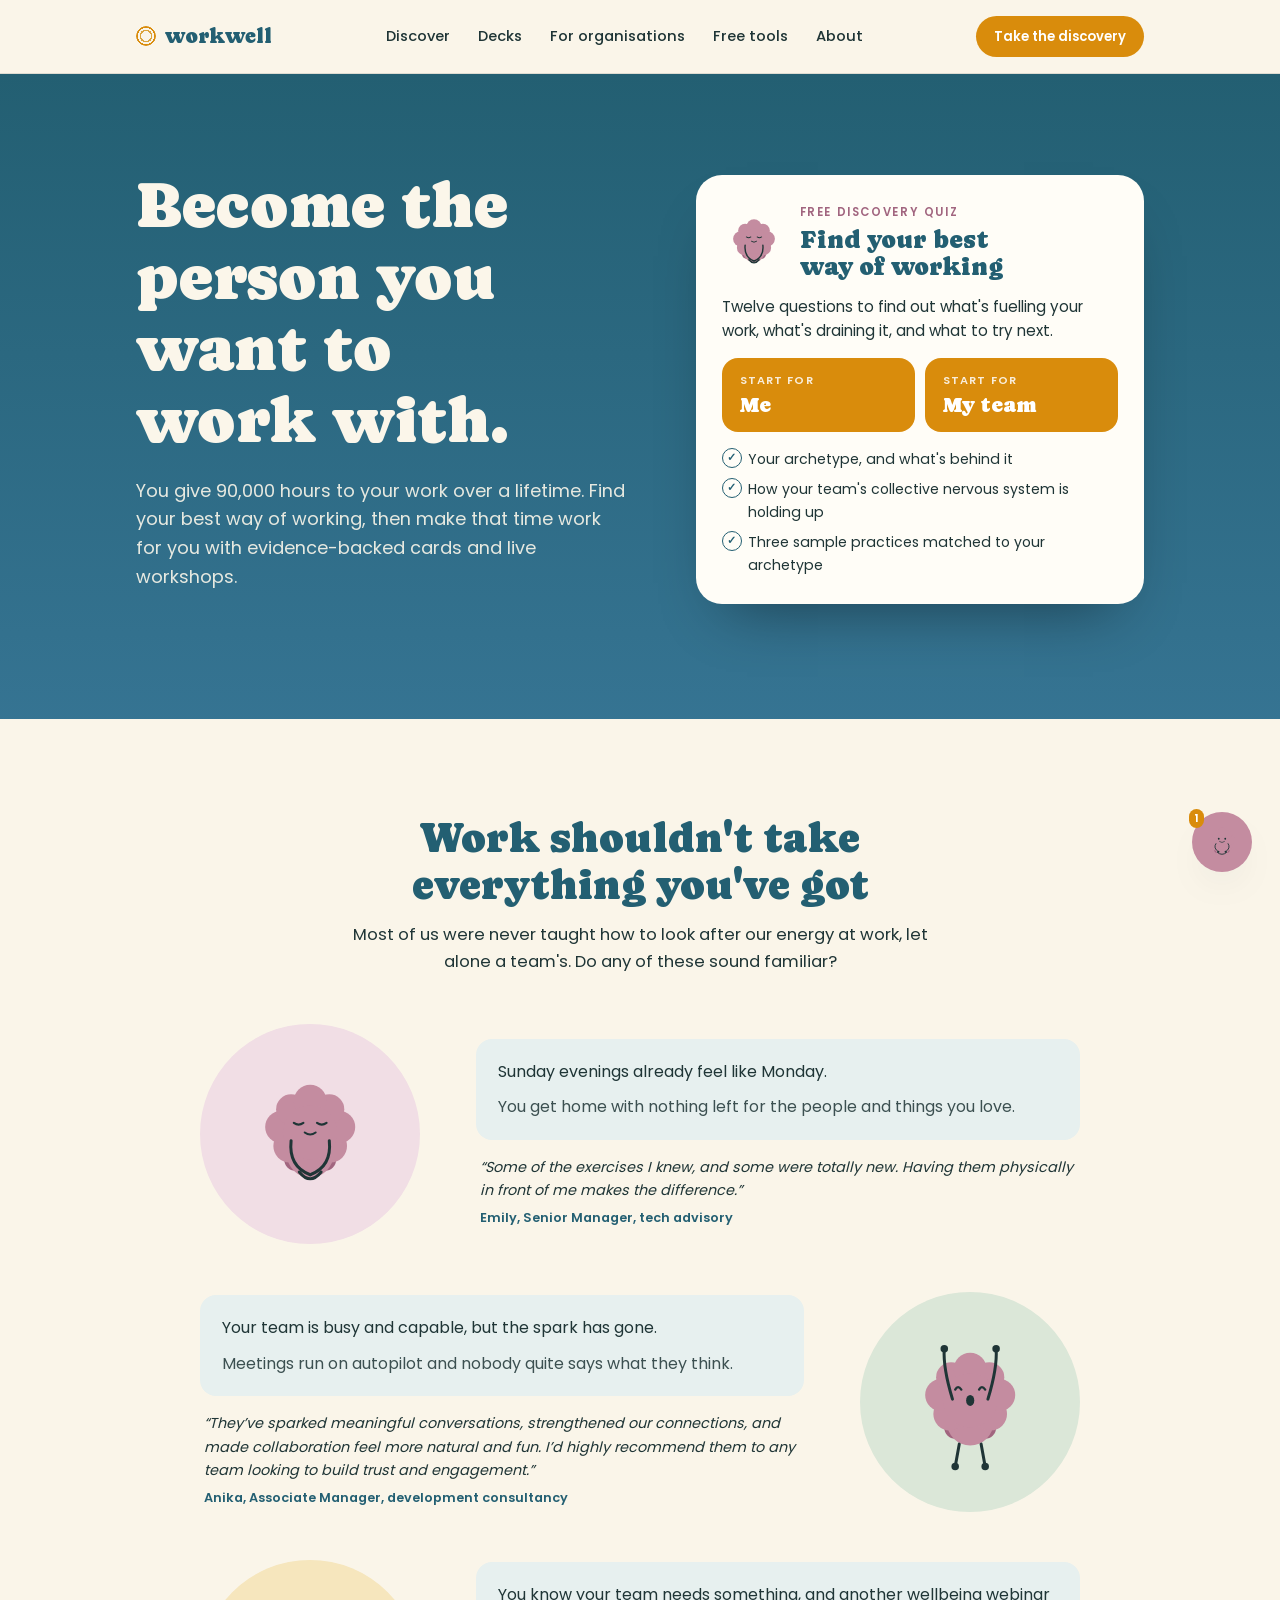
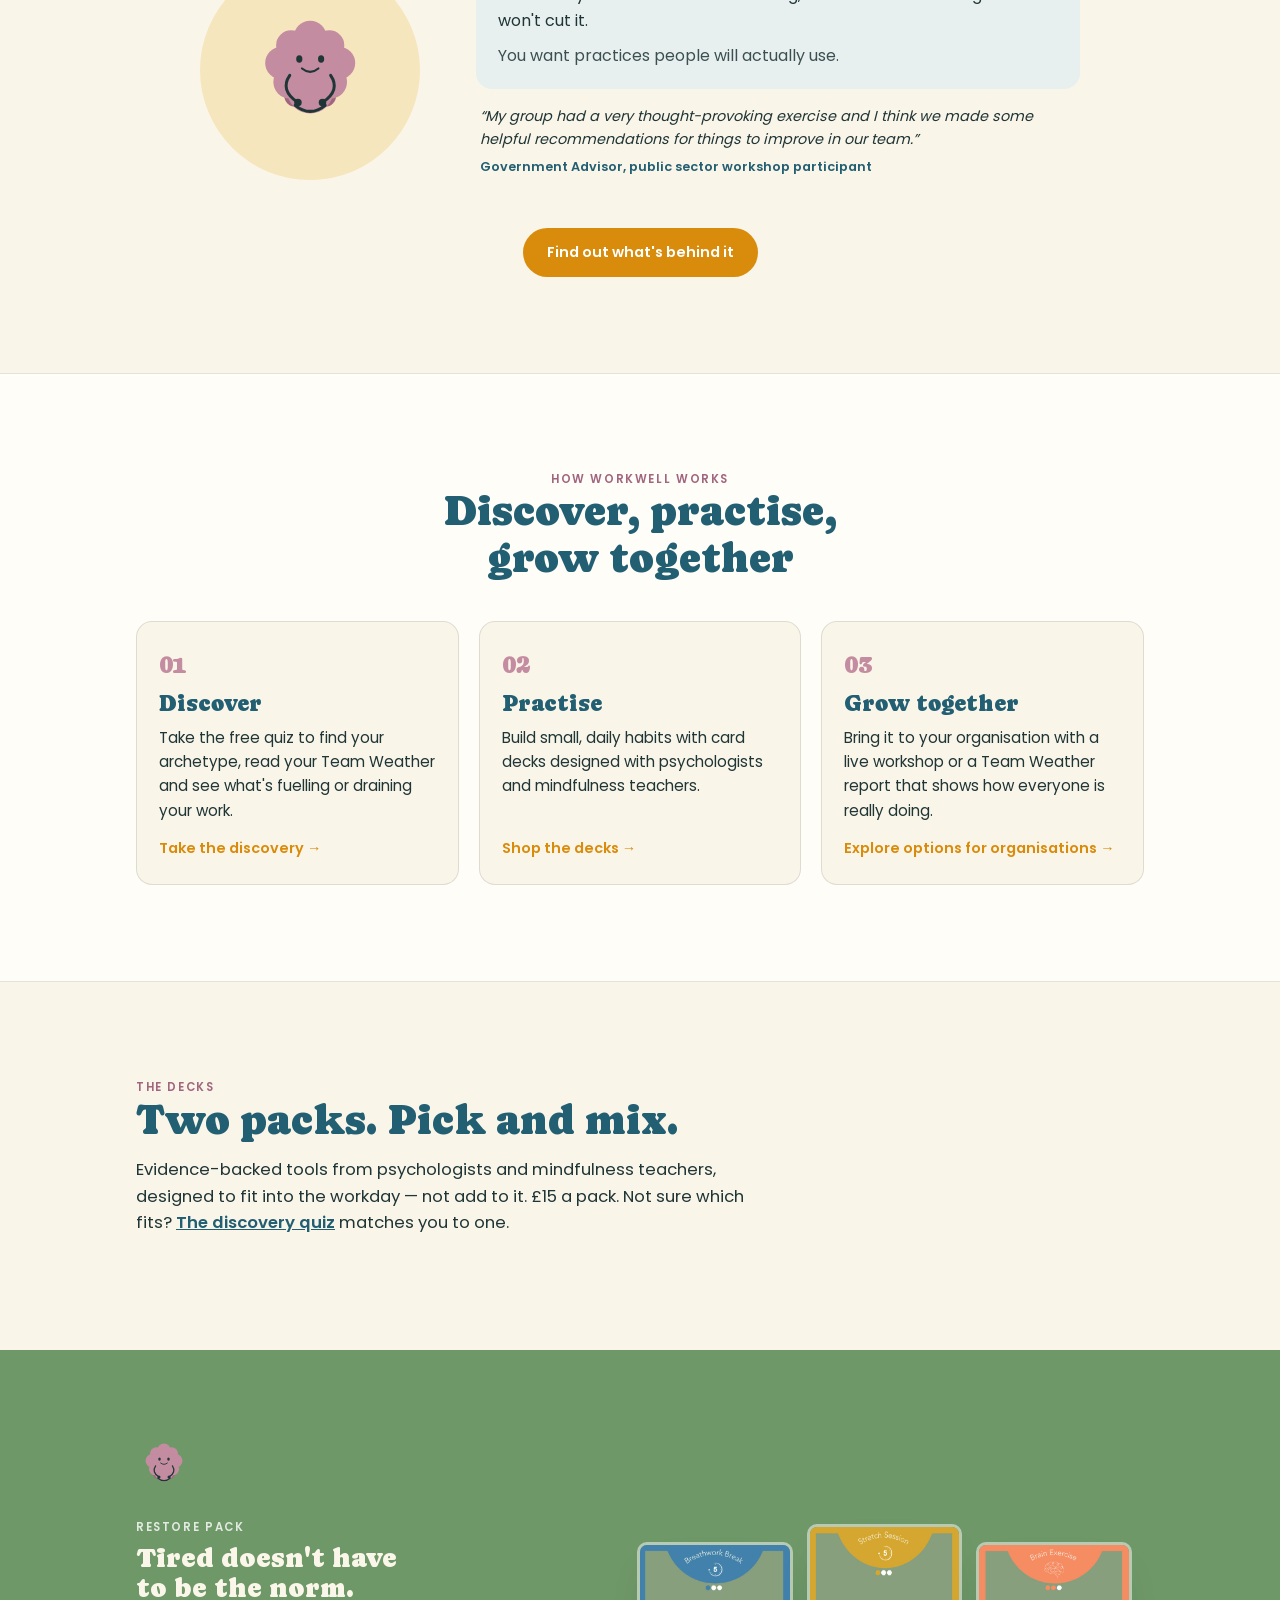
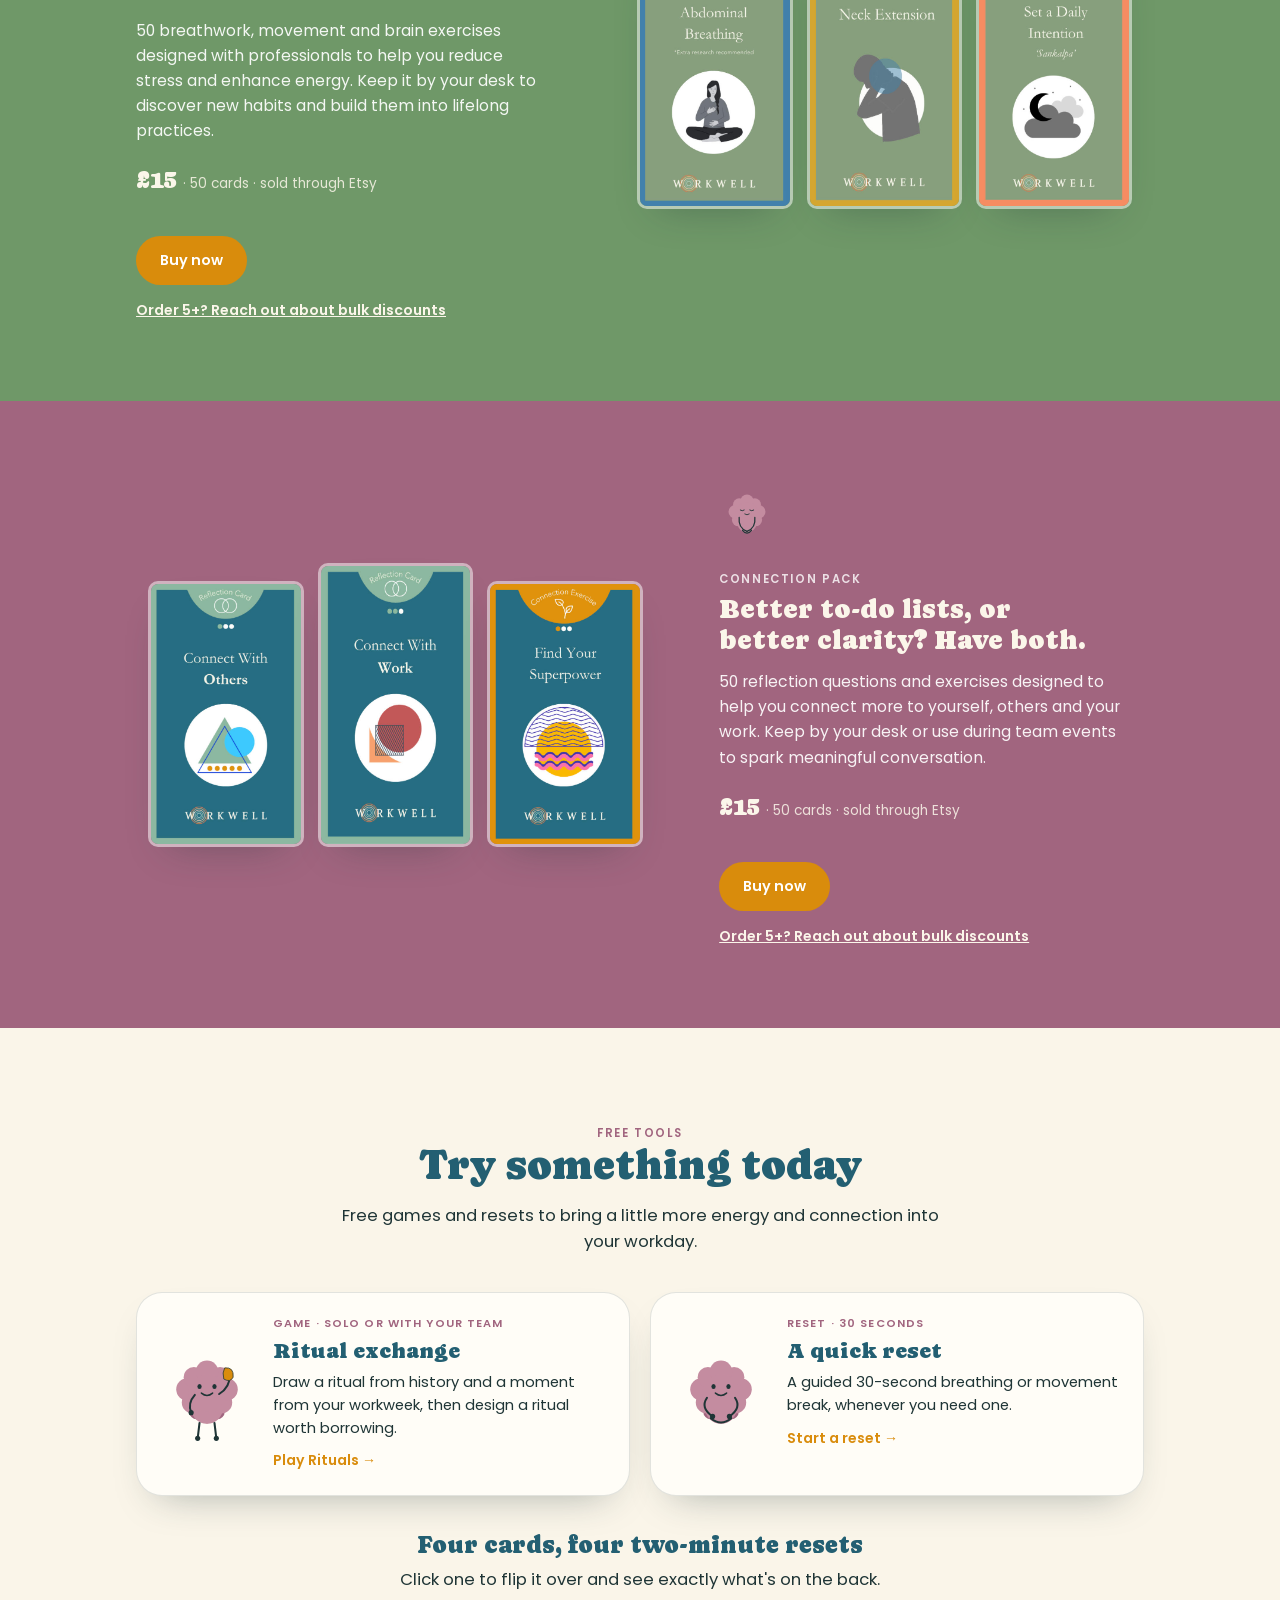
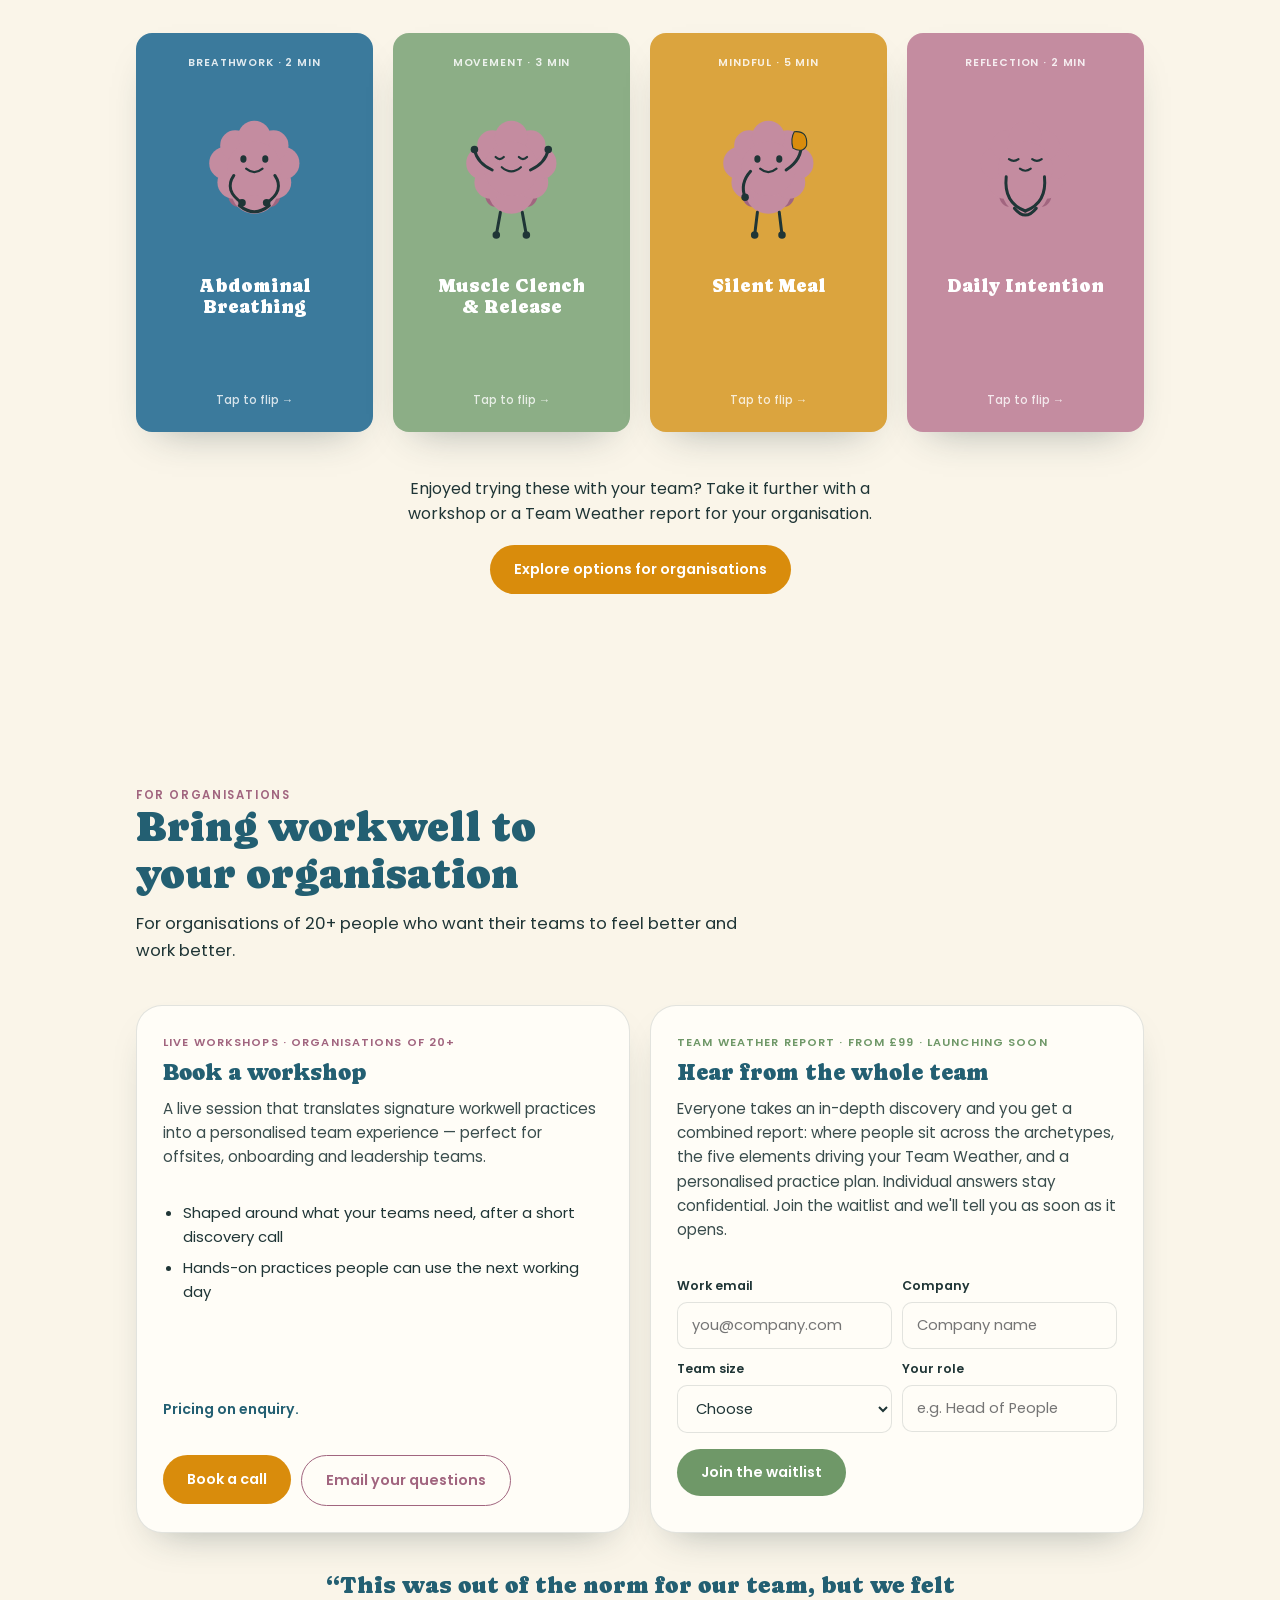
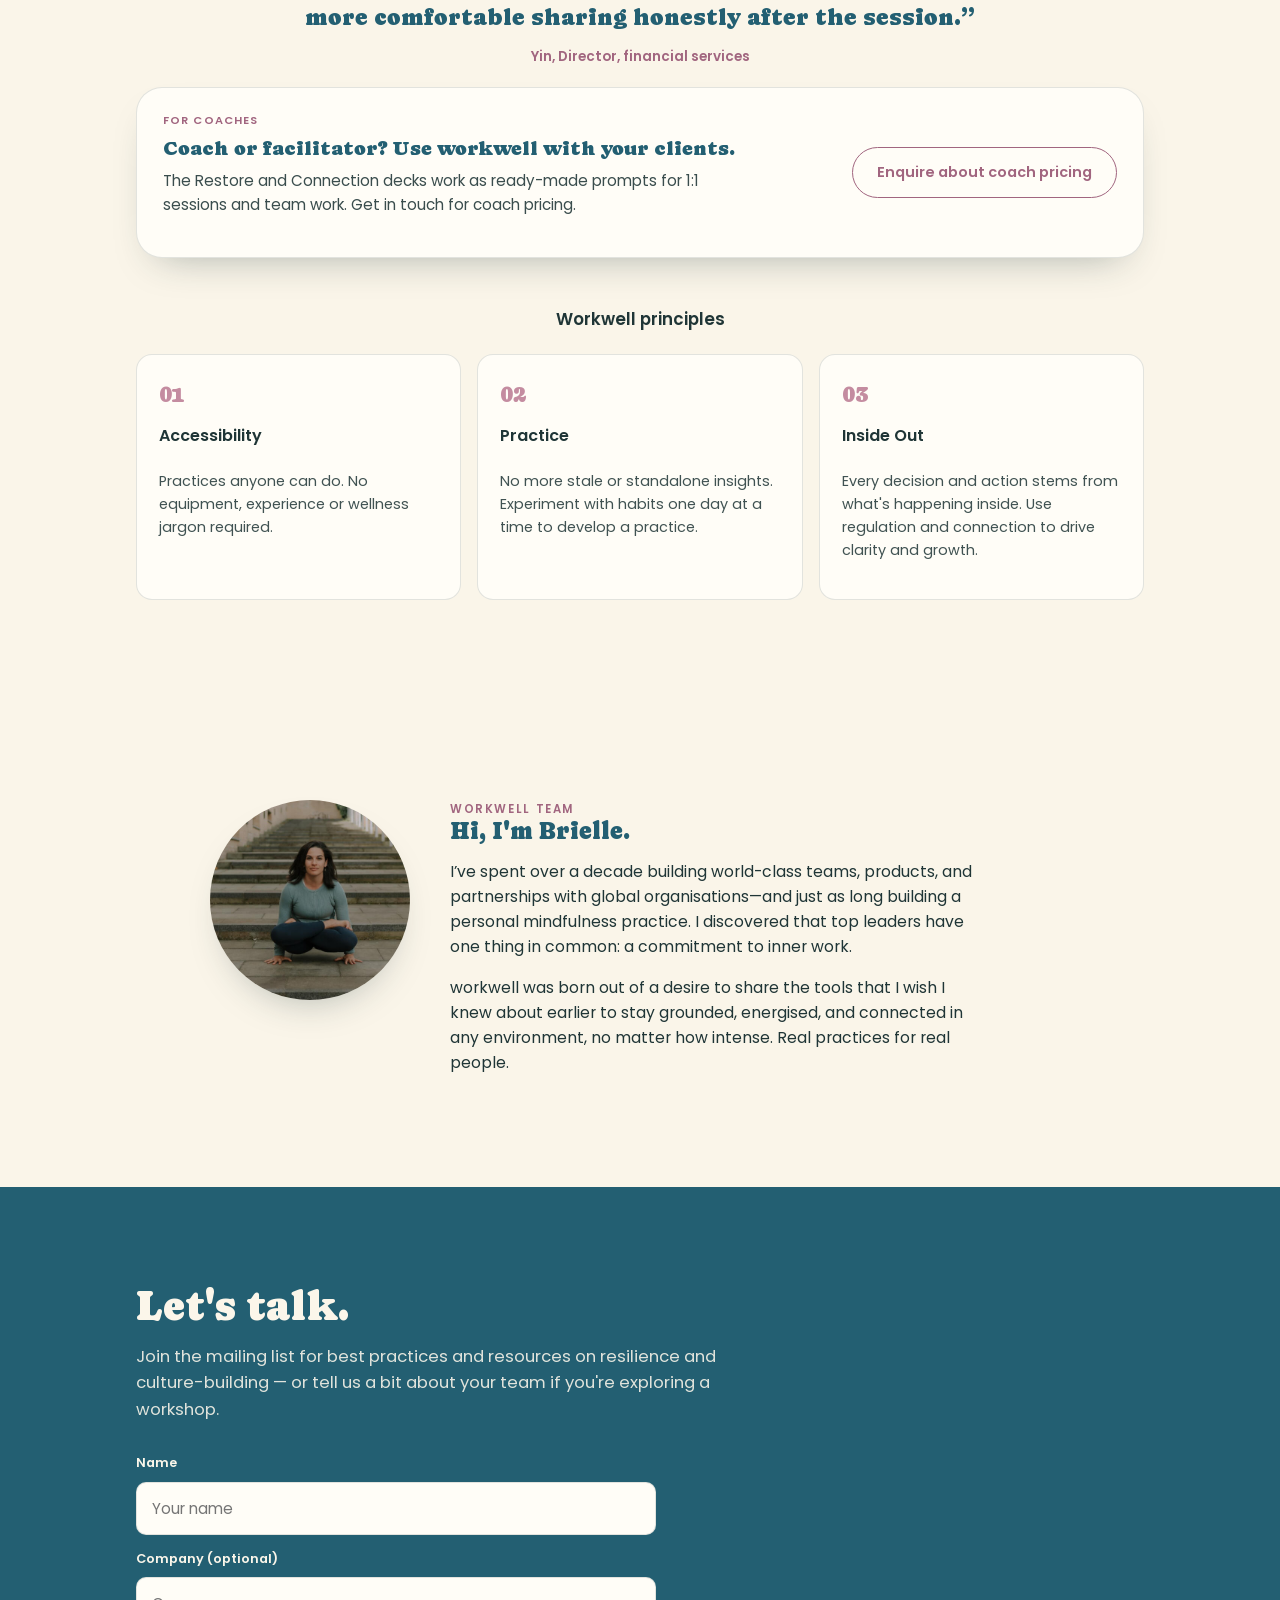
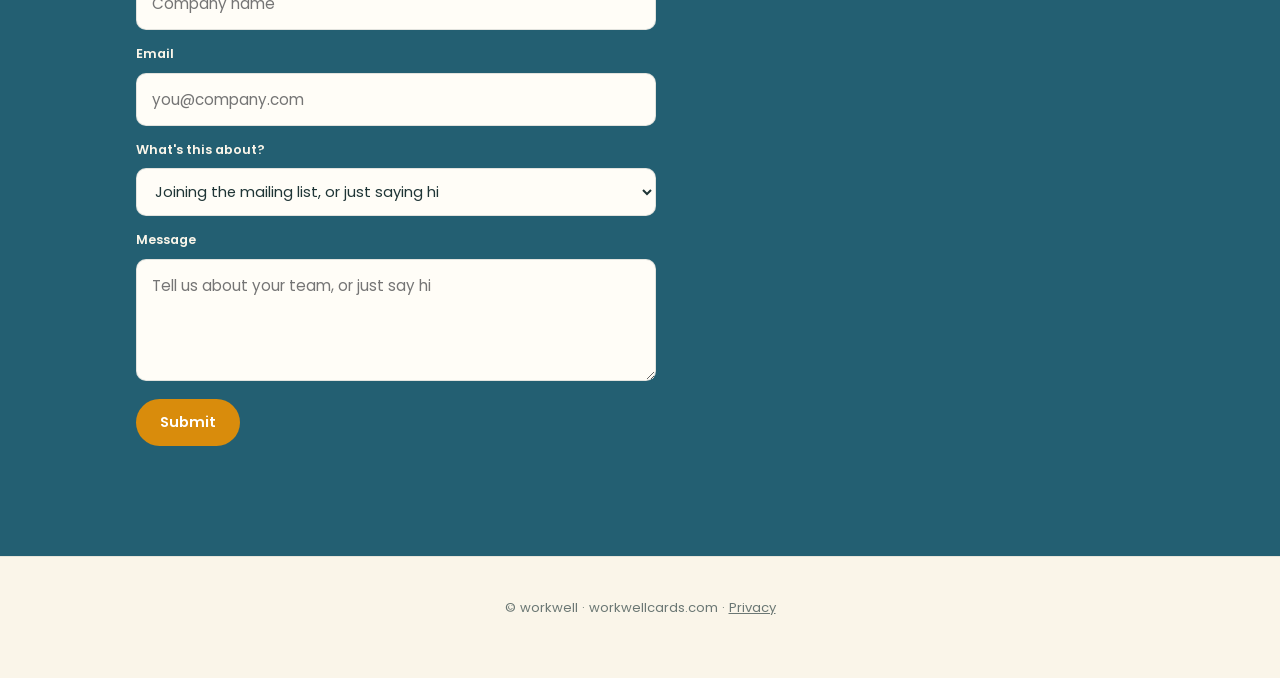
==== commit 14248ed2: "Drop the 2-for-£25 offer; decks are £15 each Co-Authored-By: Claude Opus 5.5 <noreply@anthropic.com>" ====
--- a/index.html
+++ b/index.html
@@ -140,7 +140,7 @@
     <div class="section-head">
       <div class="eyebrow">The decks</div>
       <h2>Two packs. Pick and mix.</h2>
-      <p>Evidence-backed tools from psychologists and mindfulness teachers, designed to fit into the workday &mdash; not add to it. &pound;15 a pack, or 2 for &pound;25. Not sure which fits? <a data-ga="decks-quiz-link" href="discovery/">The discovery quiz</a> matches you to one.</p>
+      <p>Evidence-backed tools from psychologists and mindfulness teachers, designed to fit into the workday &mdash; not add to it. &pound;15 a pack. Not sure which fits? <a data-ga="decks-quiz-link" href="discovery/">The discovery quiz</a> matches you to one.</p>
     </div>
   </div>
 </section>
@@ -153,7 +153,7 @@
         <div class="eyebrow">Restore Pack</div>
         <h3>Tired doesn't have to be the norm.</h3>
         <p>50 breathwork, movement and brain exercises designed with professionals to help you reduce stress and enhance energy. Keep it by your desk to discover new habits and build them into lifelong practices.</p>
-        <p class="pack-price">&pound;15 <span>&middot; 50 cards &middot; or 2 packs for &pound;25 &middot; sold through Etsy</span></p>
+        <p class="pack-price">&pound;15 <span>&middot; 50 cards &middot; sold through Etsy</span></p>
         <a data-ga="buy-restore" class="btn btn-mustard" href="https://www.etsy.com/uk/listing/1870040434/energizing-mindfulness-at-work-cards" target="_blank" rel="noopener">Buy now</a>
         <a data-ga="bulk-restore" data-topic="bulk" class="pack-bulk" href="#contact">Order 5+? Reach out about bulk discounts</a>
       </div>
@@ -174,7 +174,7 @@
         <div class="eyebrow">Connection Pack</div>
         <h3>Better to-do lists, or better clarity? Have both.</h3>
         <p>50 reflection questions and exercises designed to help you connect more to yourself, others and your work. Keep by your desk or use during team events to spark meaningful conversation.</p>
-        <p class="pack-price">&pound;15 <span>&middot; 50 cards &middot; or 2 packs for &pound;25 &middot; sold through Etsy</span></p>
+        <p class="pack-price">&pound;15 <span>&middot; 50 cards &middot; sold through Etsy</span></p>
         <a data-ga="buy-connection" class="btn btn-mustard" href="https://www.etsy.com/uk/listing/4389802014/mindful-connection-at-work-cards-50" target="_blank" rel="noopener">Buy now</a>
         <a data-ga="bulk-connection" data-topic="bulk" class="pack-bulk" href="#contact">Order 5+? Reach out about bulk discounts</a>
       </div>
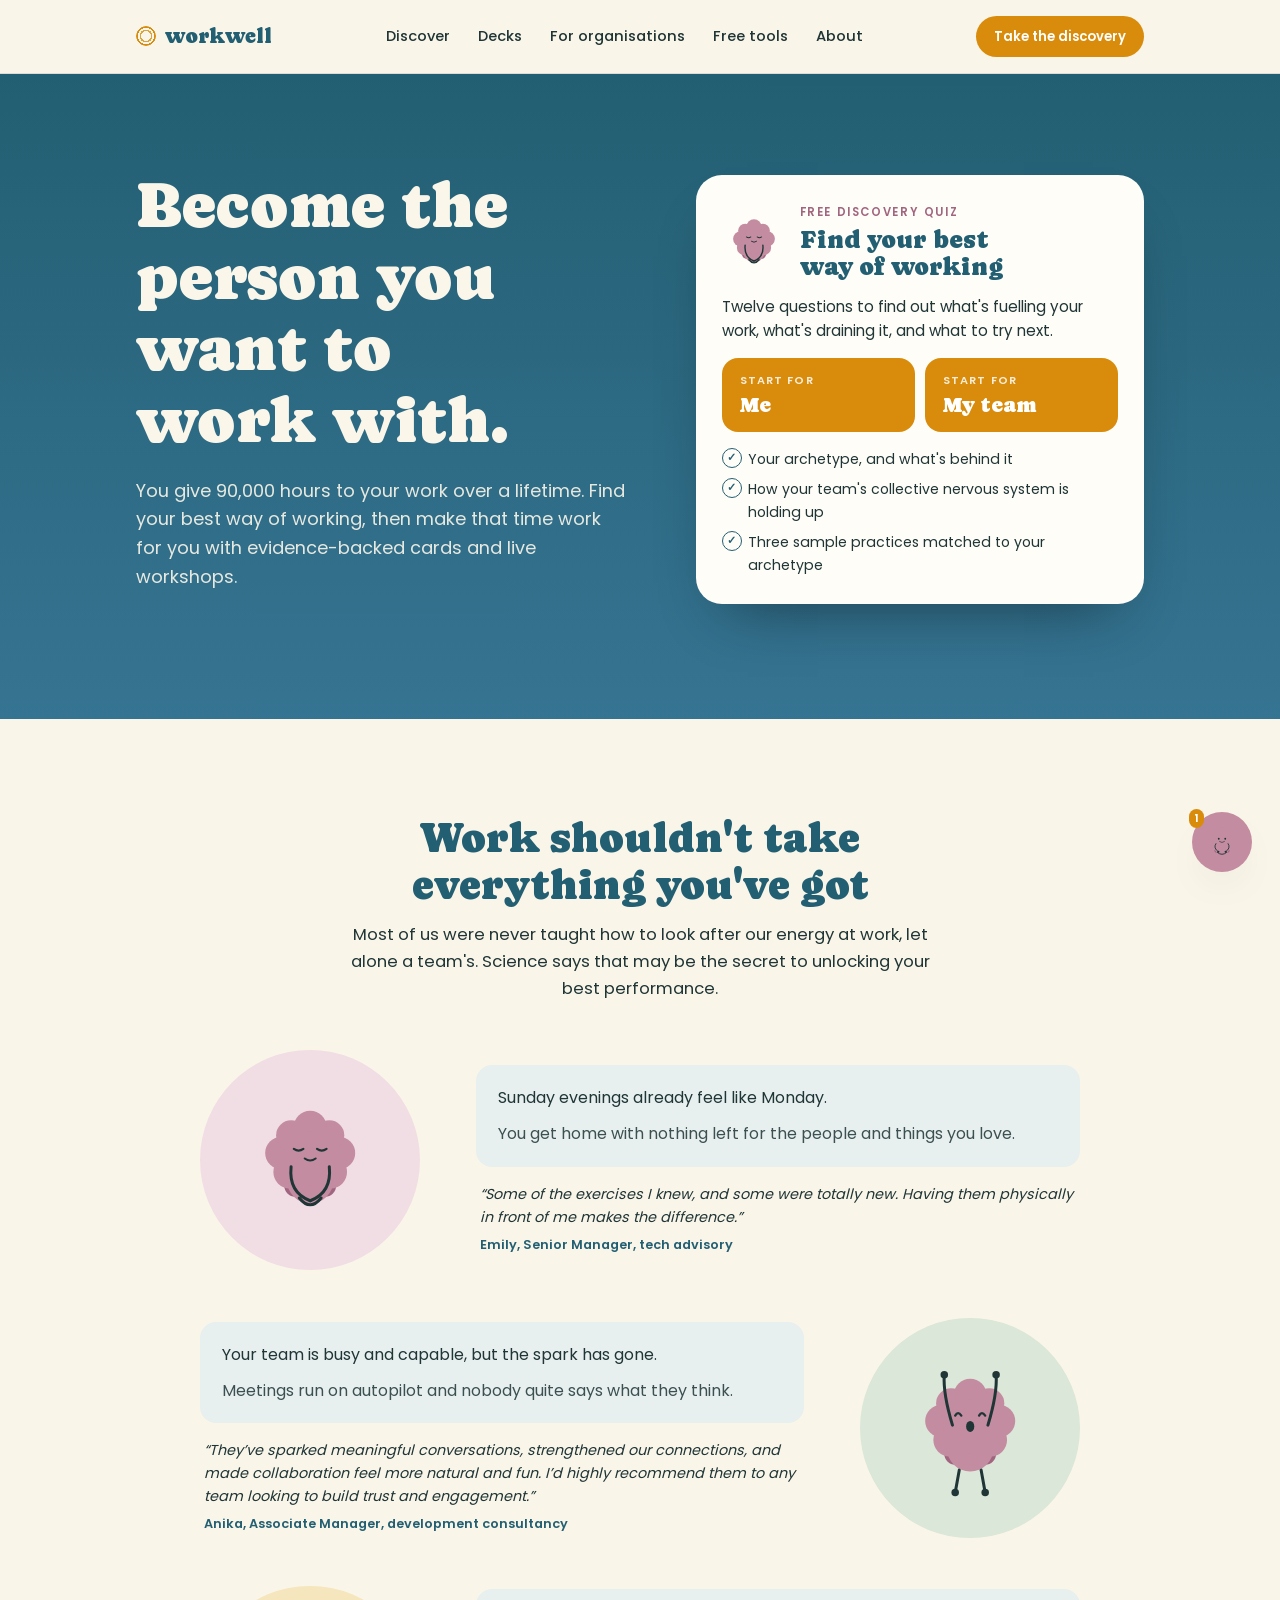
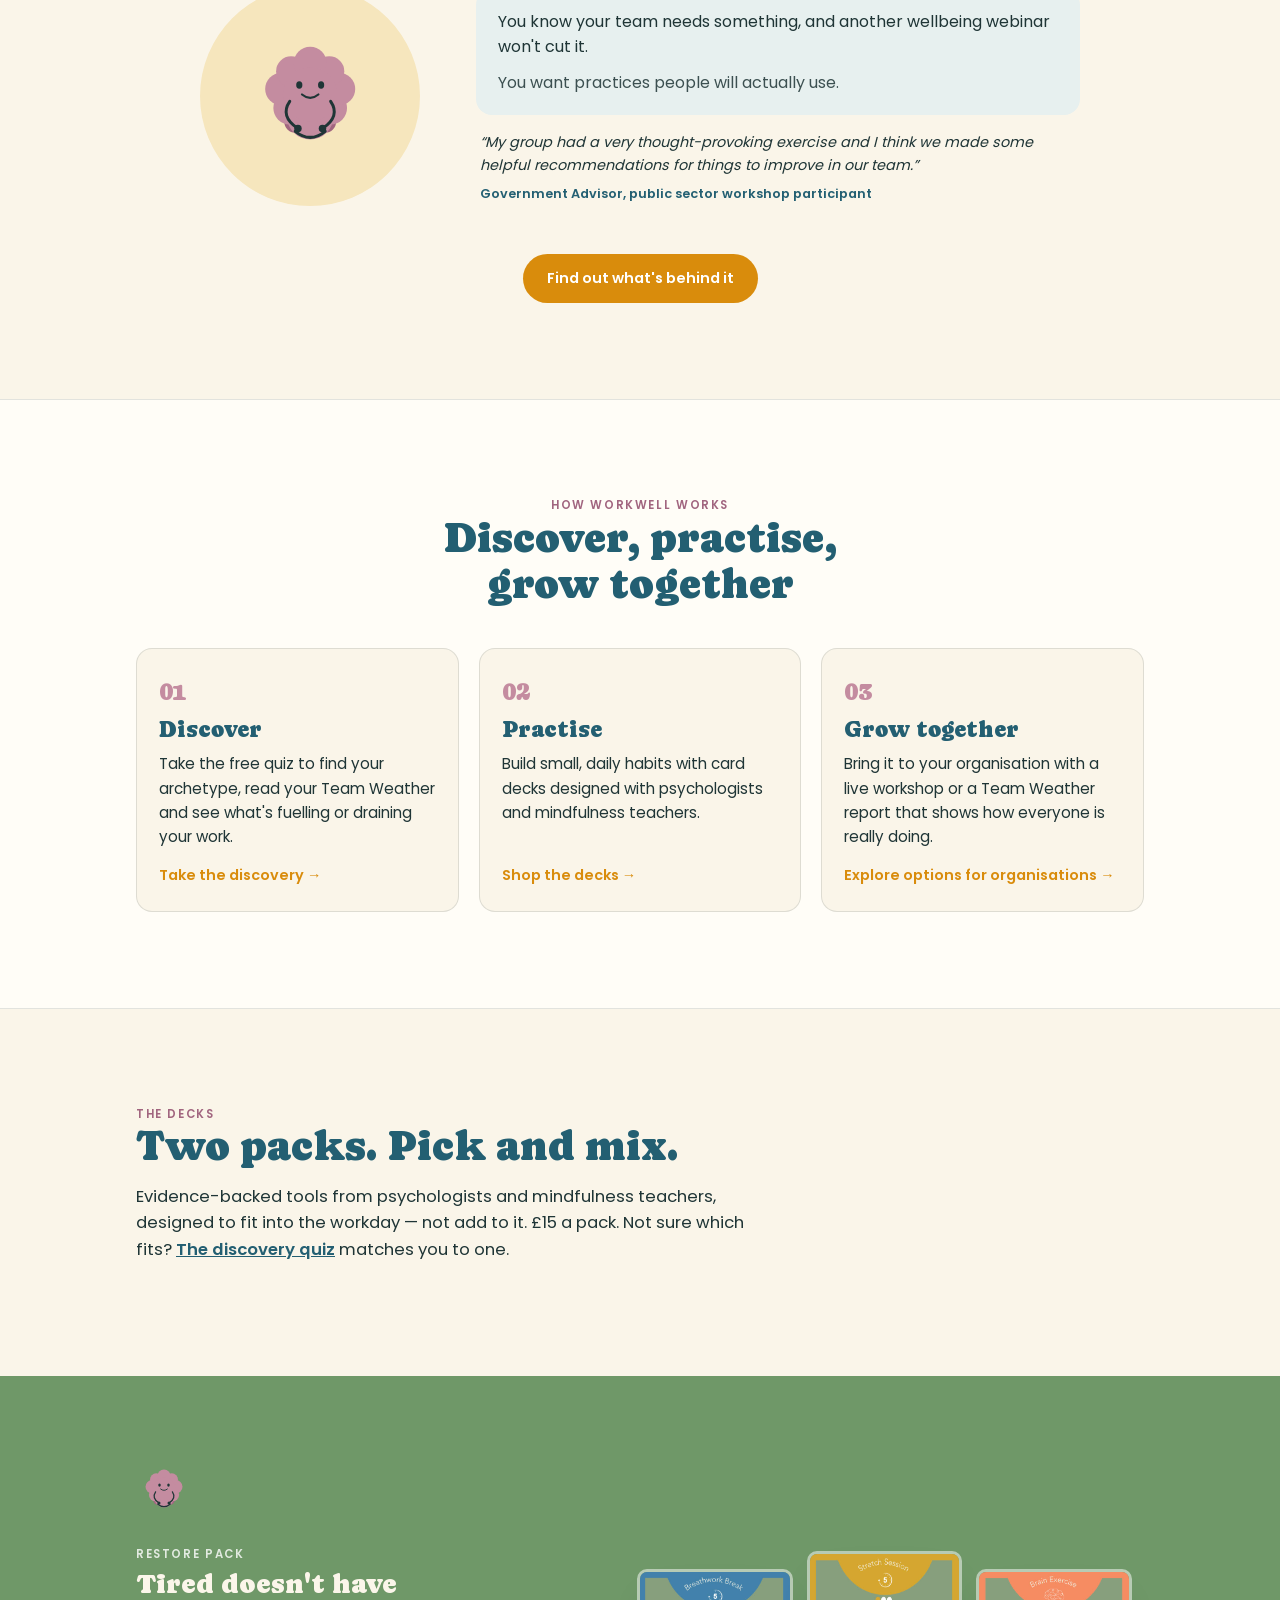
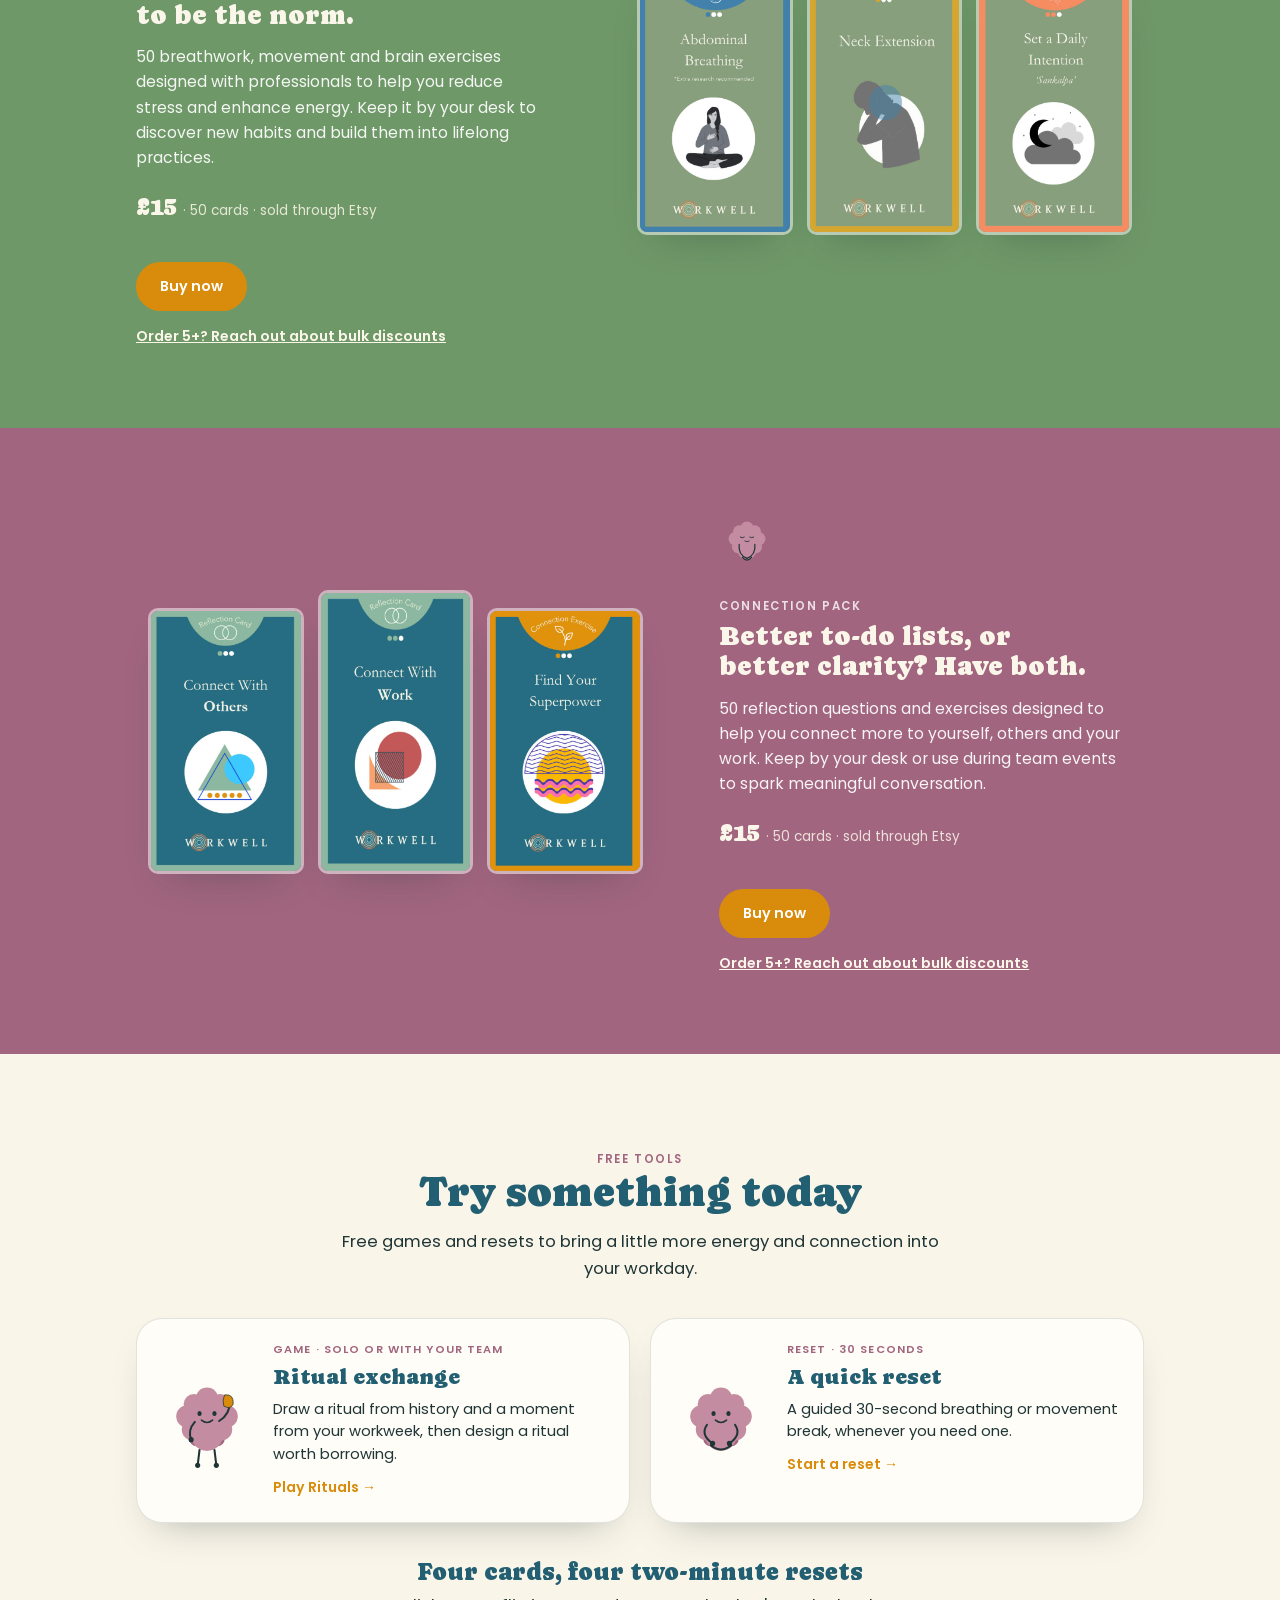
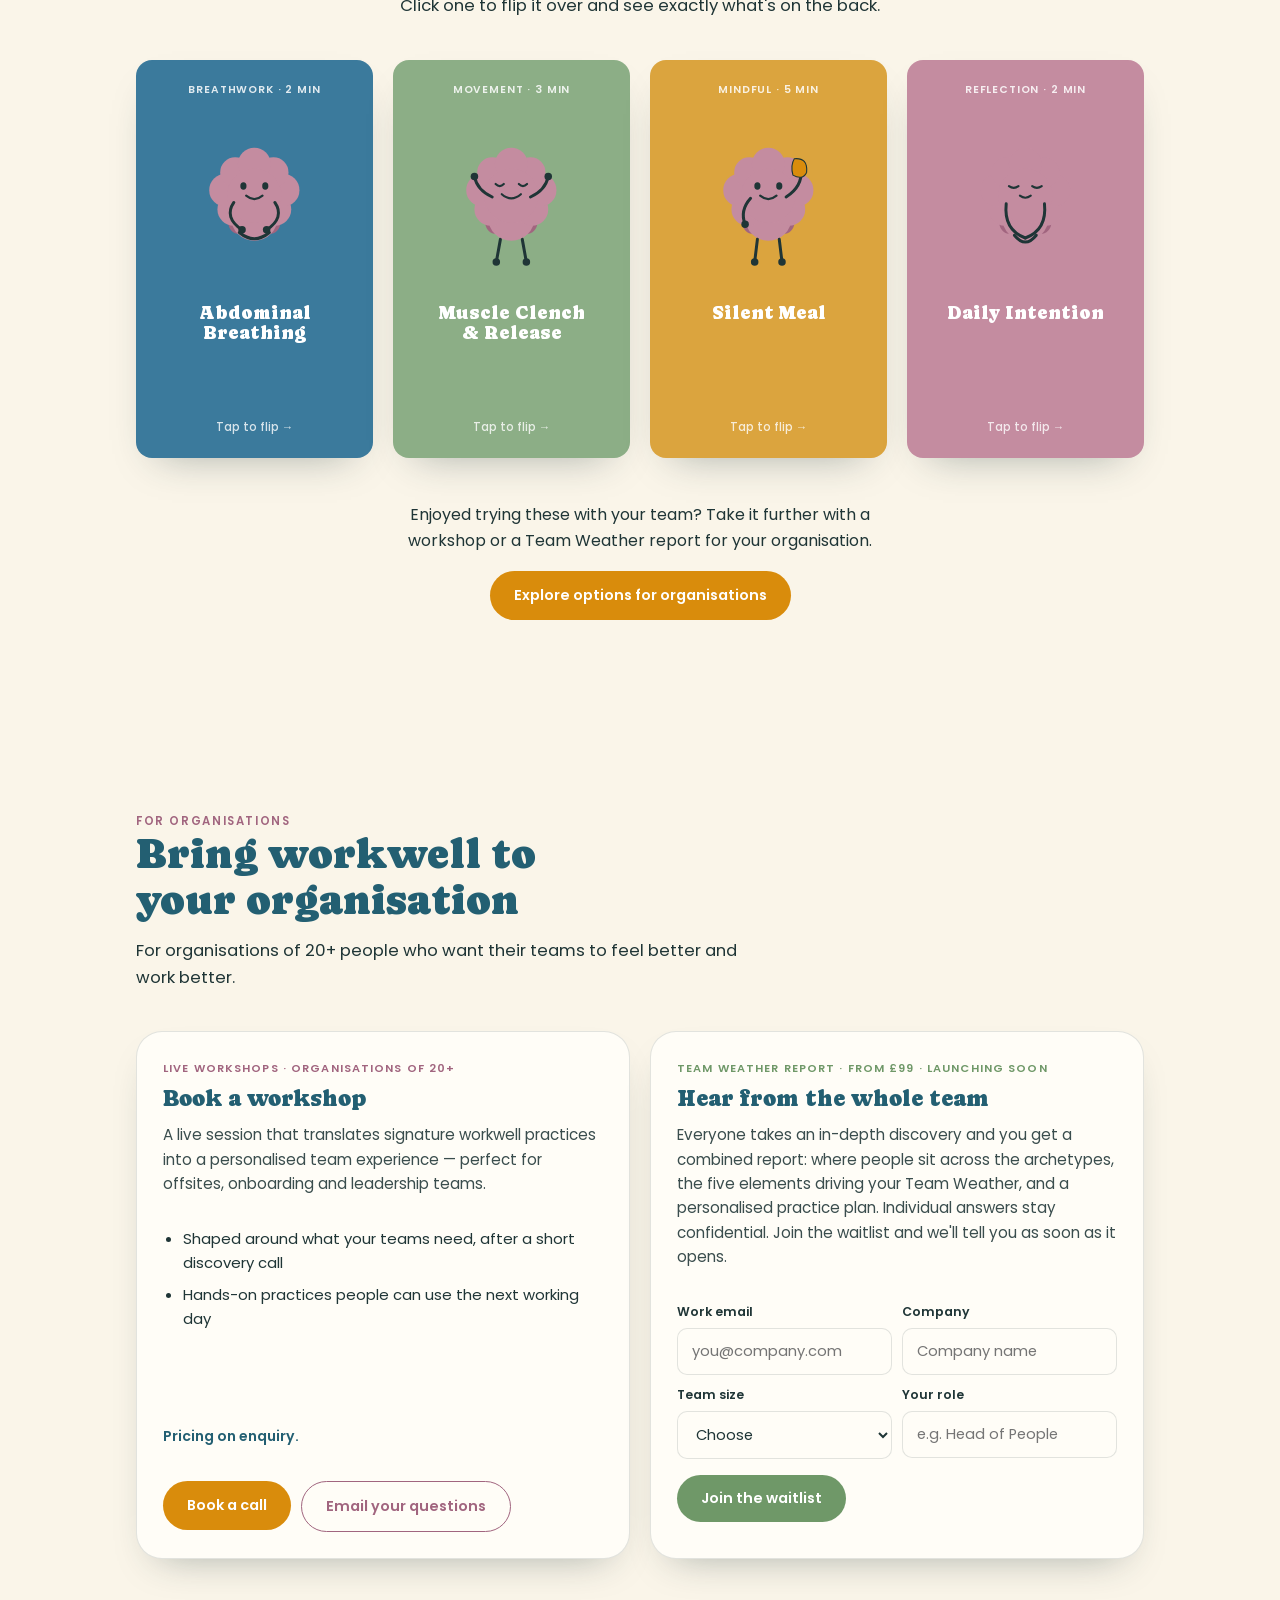
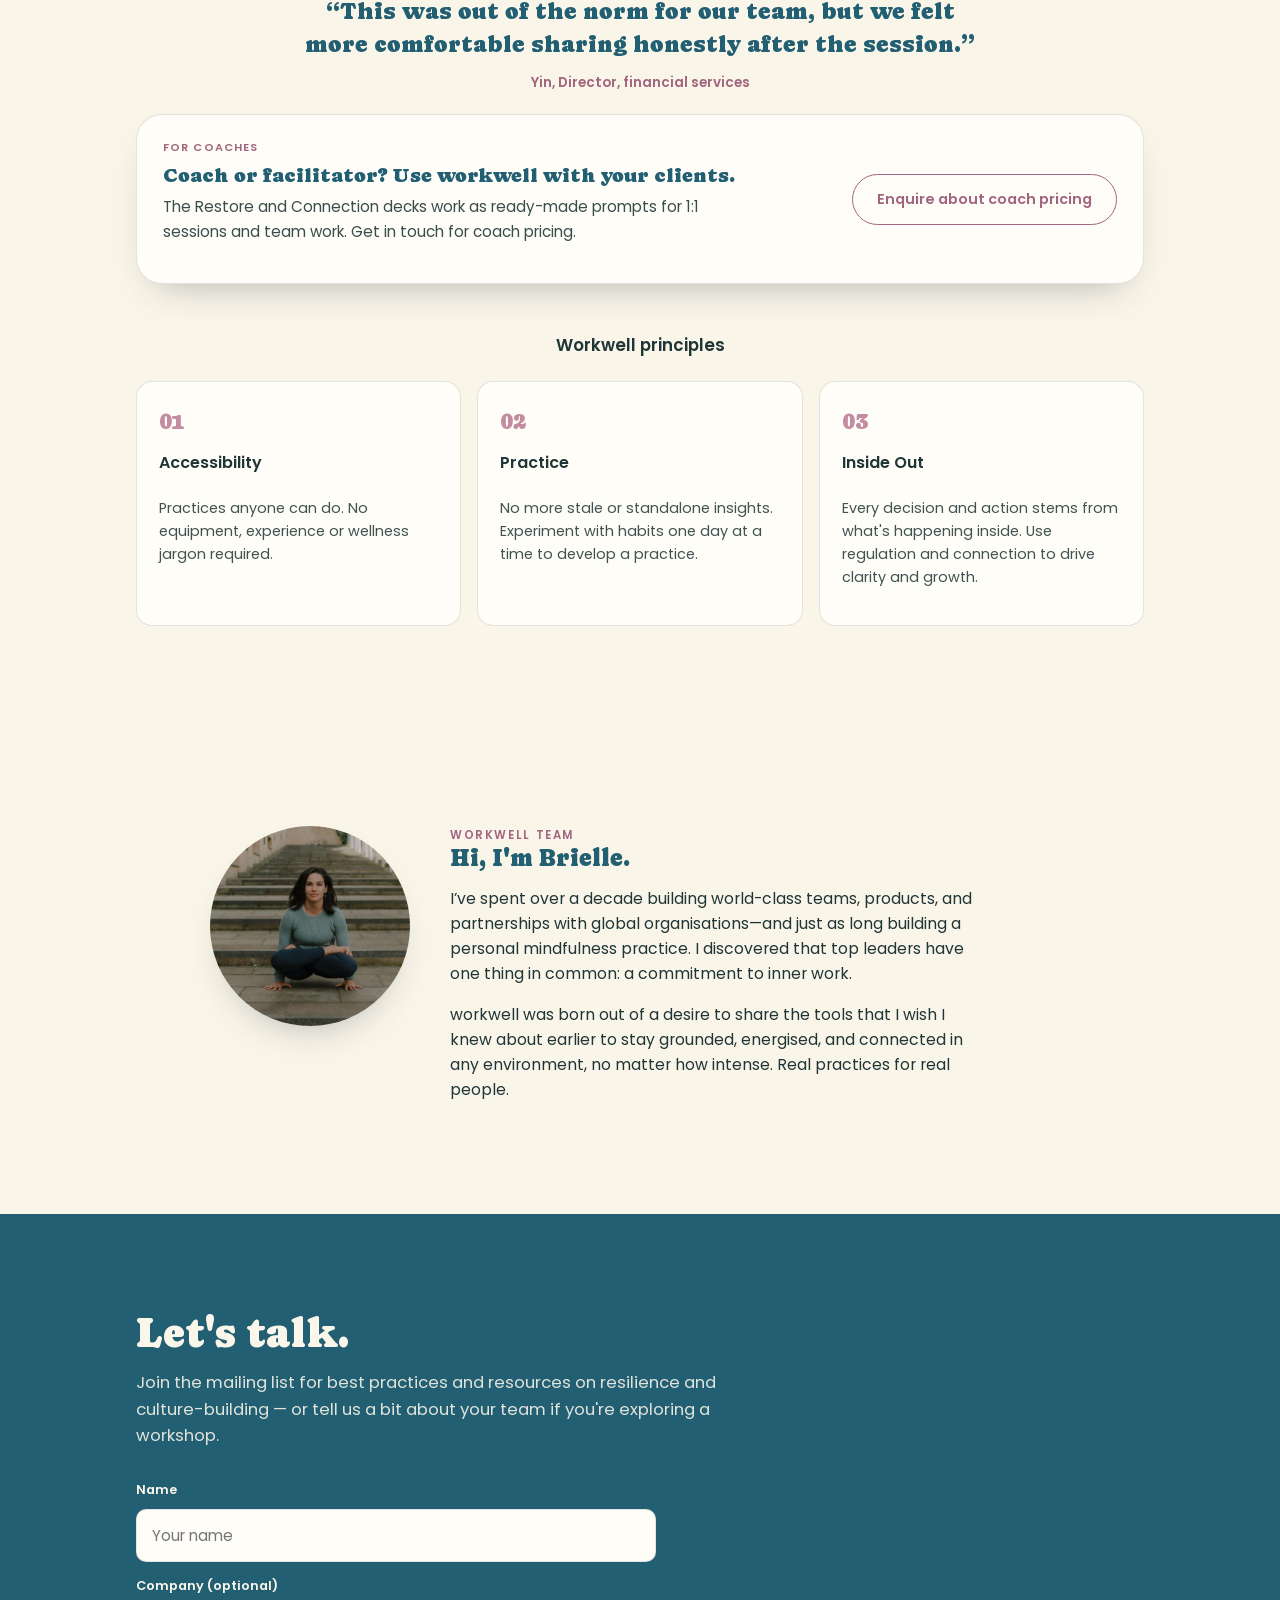
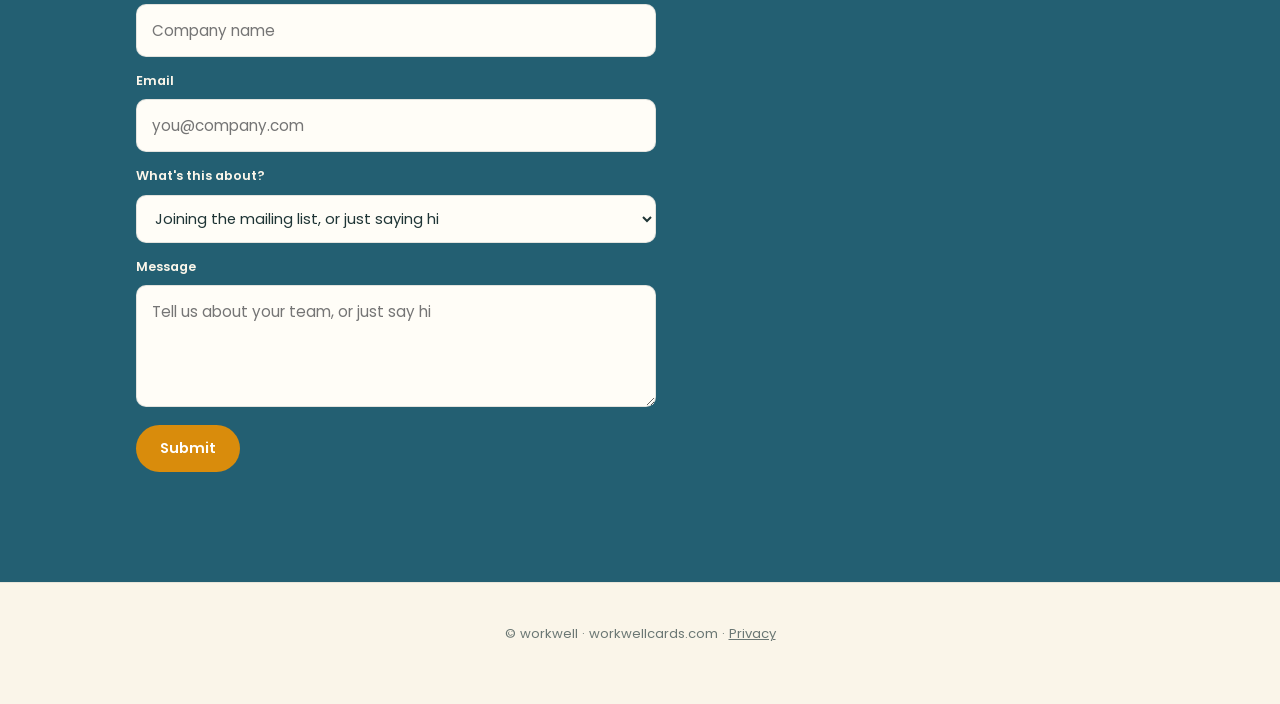
==== commit 8d347cf5: "Update the intro line in the 'Work shouldn't take everything' section Co-Authored-By: Claude Opus 5." ====
--- a/index.html
+++ b/index.html
@@ -66,7 +66,7 @@
   <div class="wrap">
     <div class="section-head center">
       <h2>Work shouldn't take everything you've got</h2>
-      <p>Most of us were never taught how to look after our energy at work, let alone a team's. Do any of these sound familiar?</p>
+      <p>Most of us were never taught how to look after our energy at work, let alone a team's. Science says that may be the secret to unlocking your best performance.</p>
     </div>
 
     <div class="fam-row">
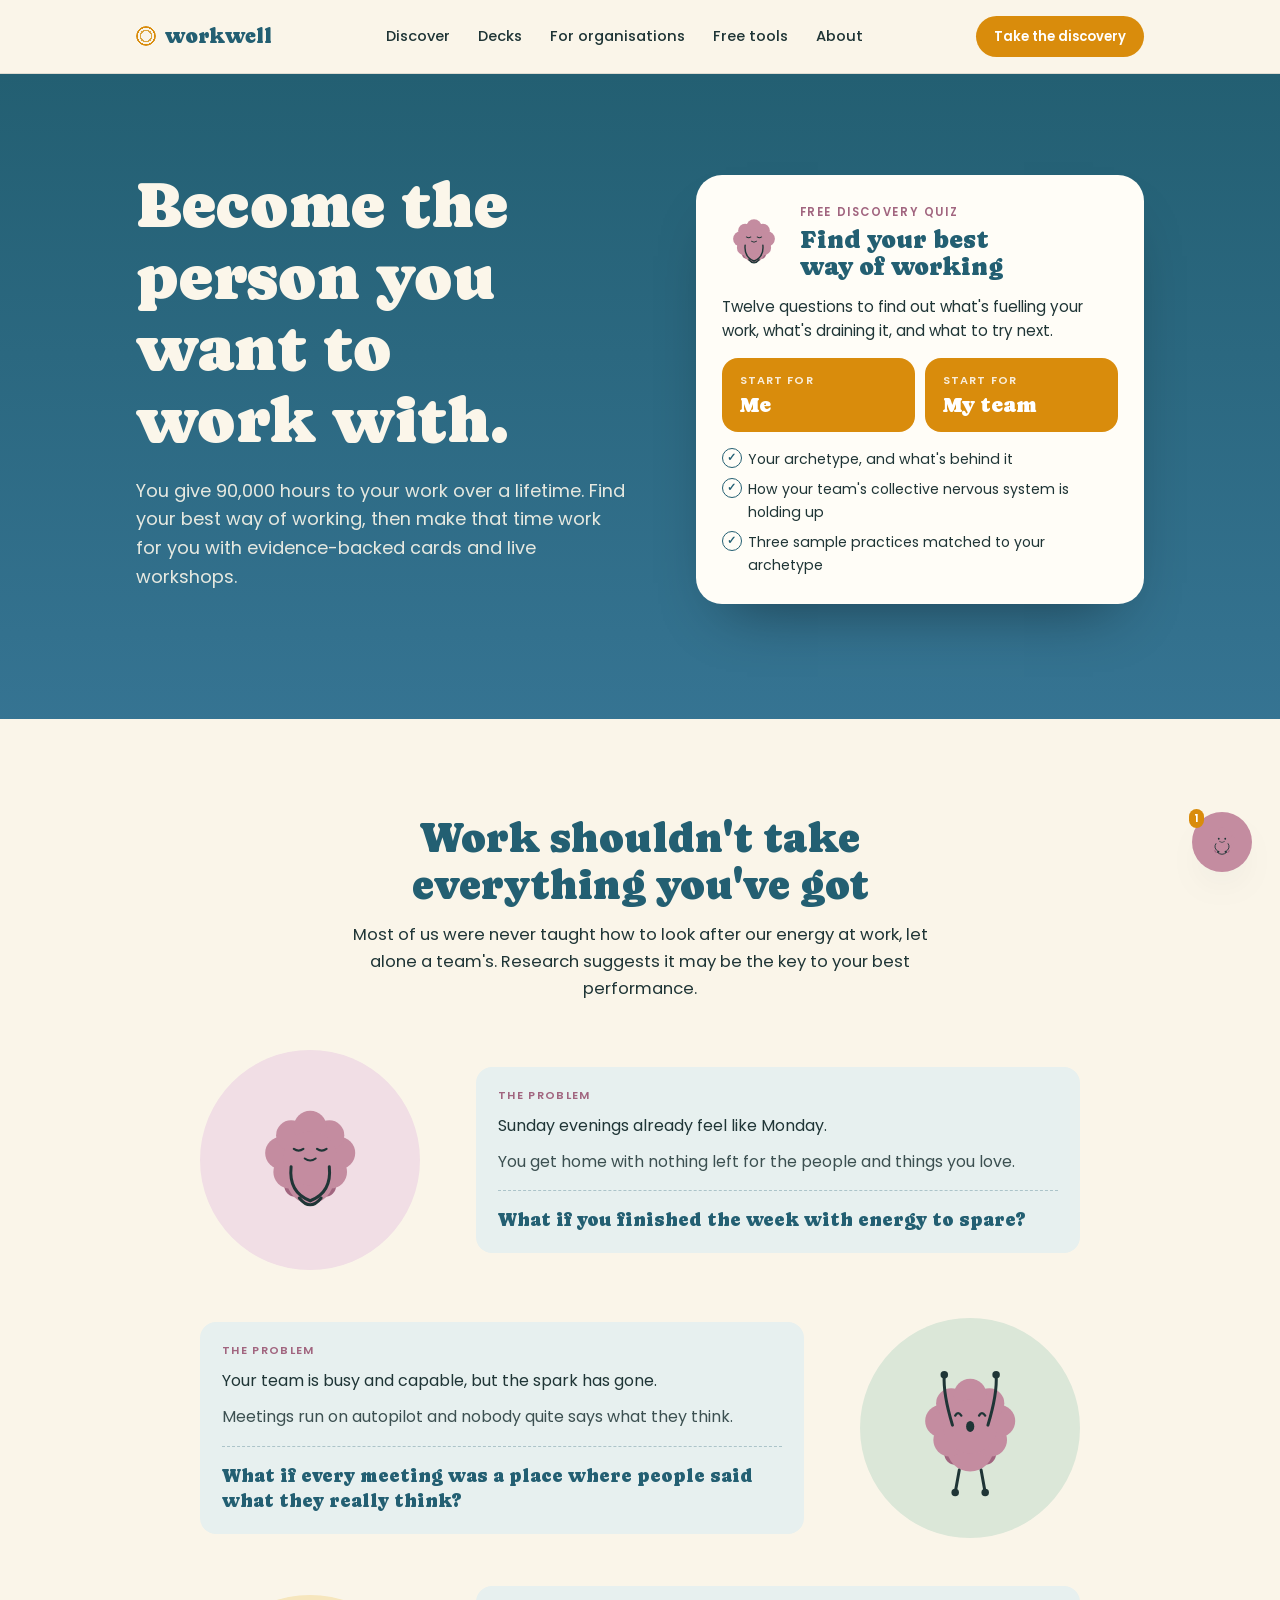
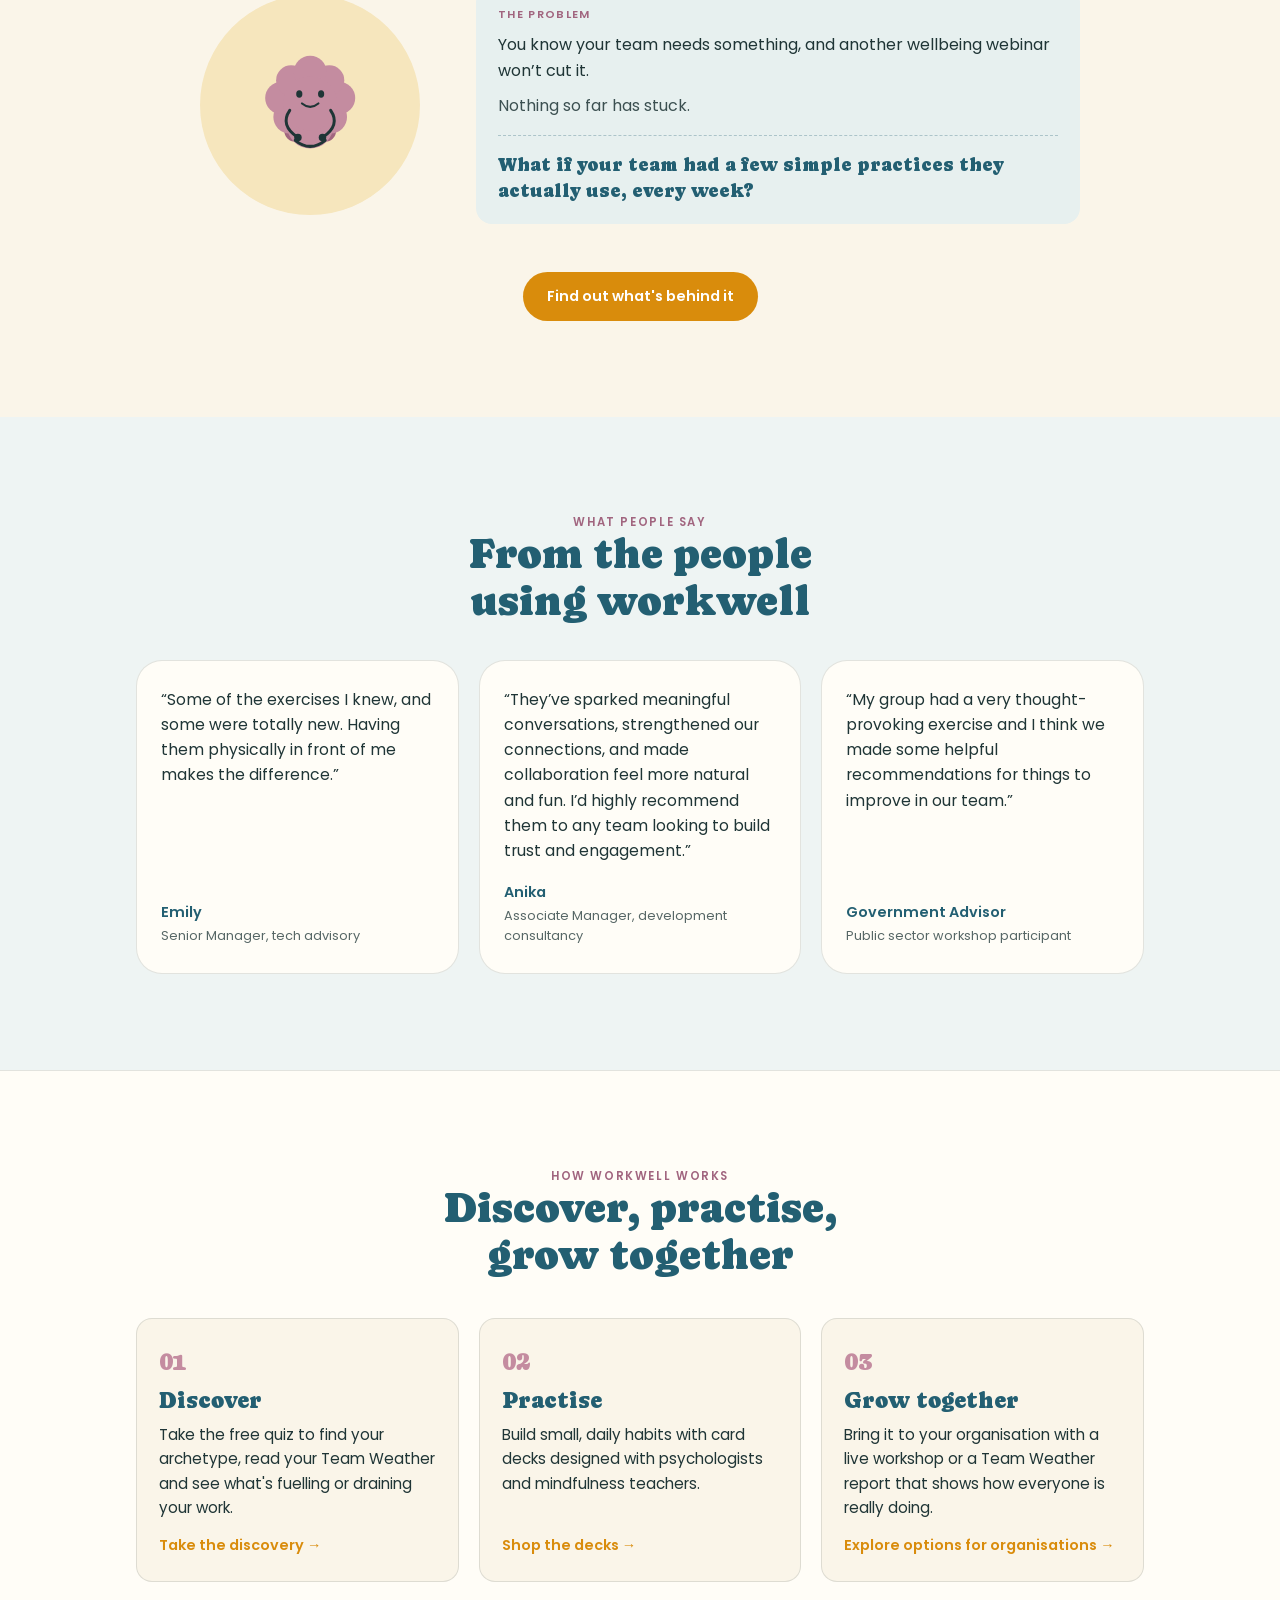
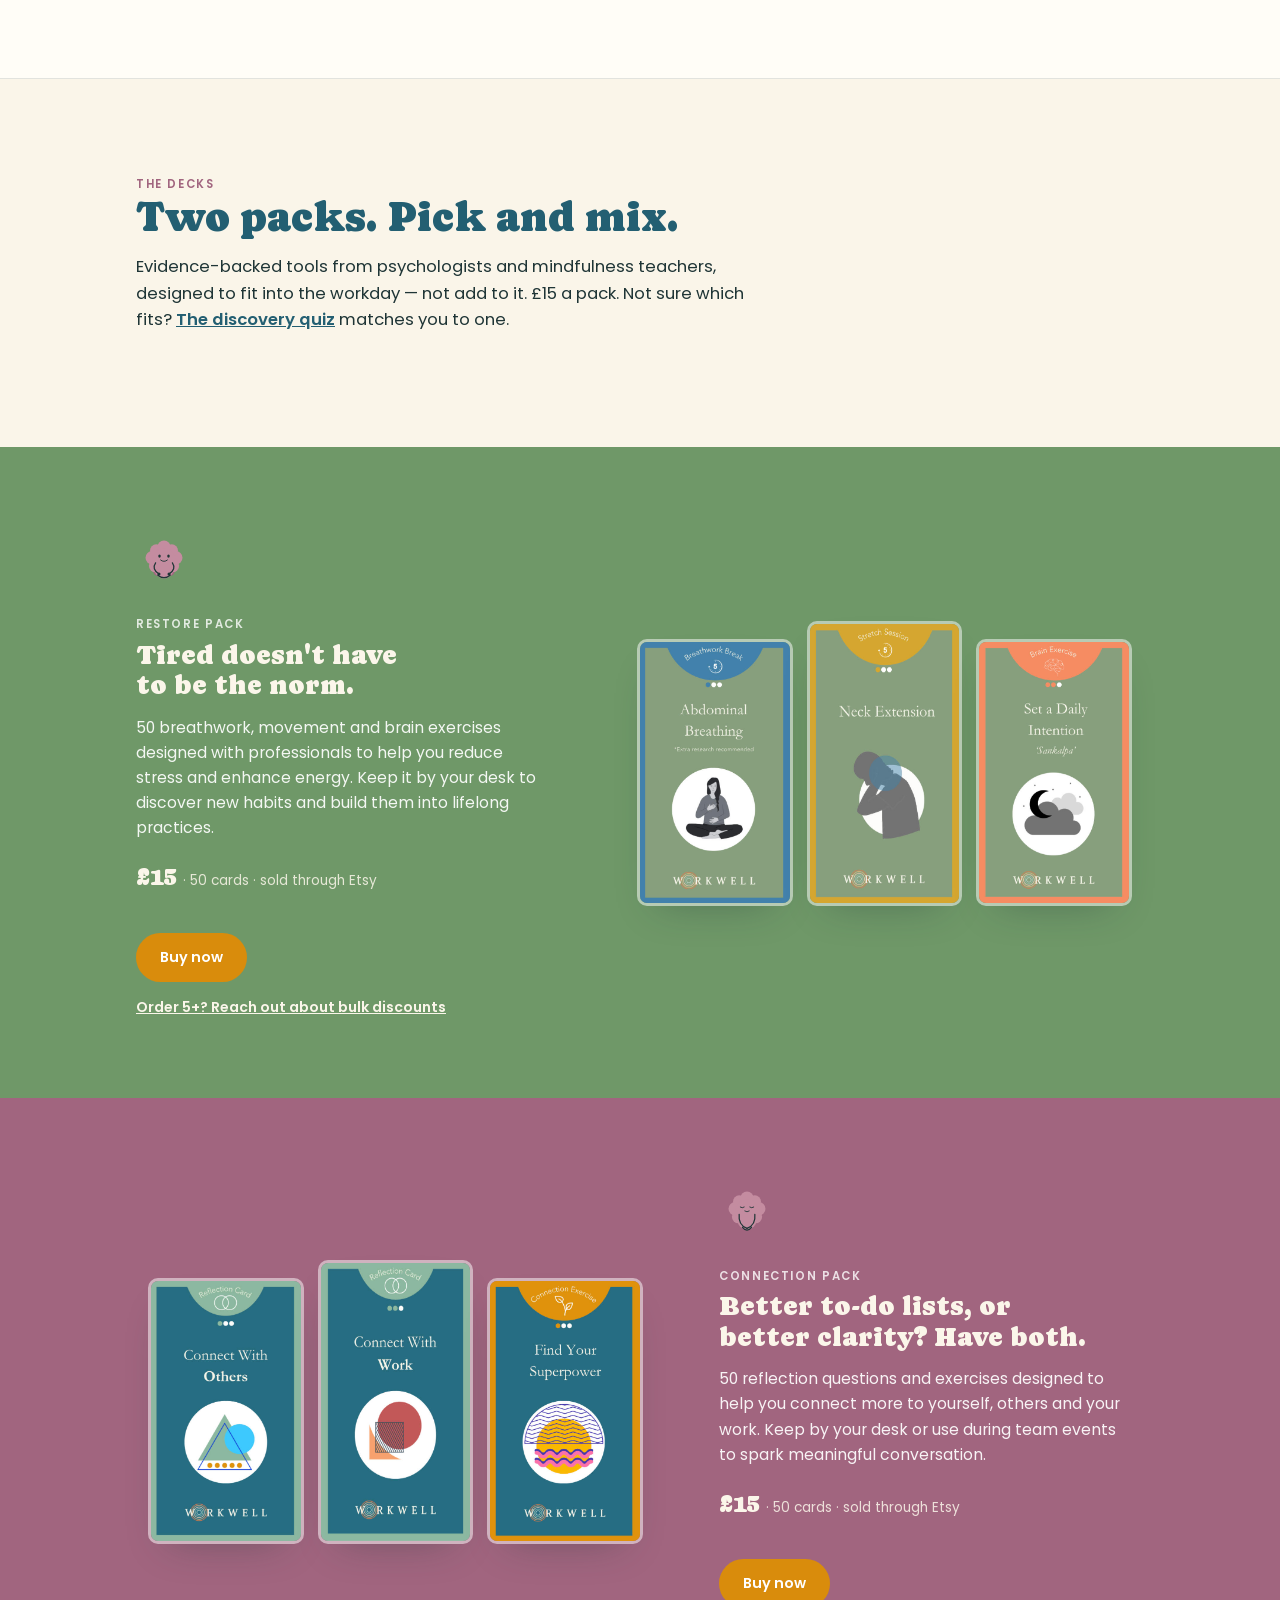
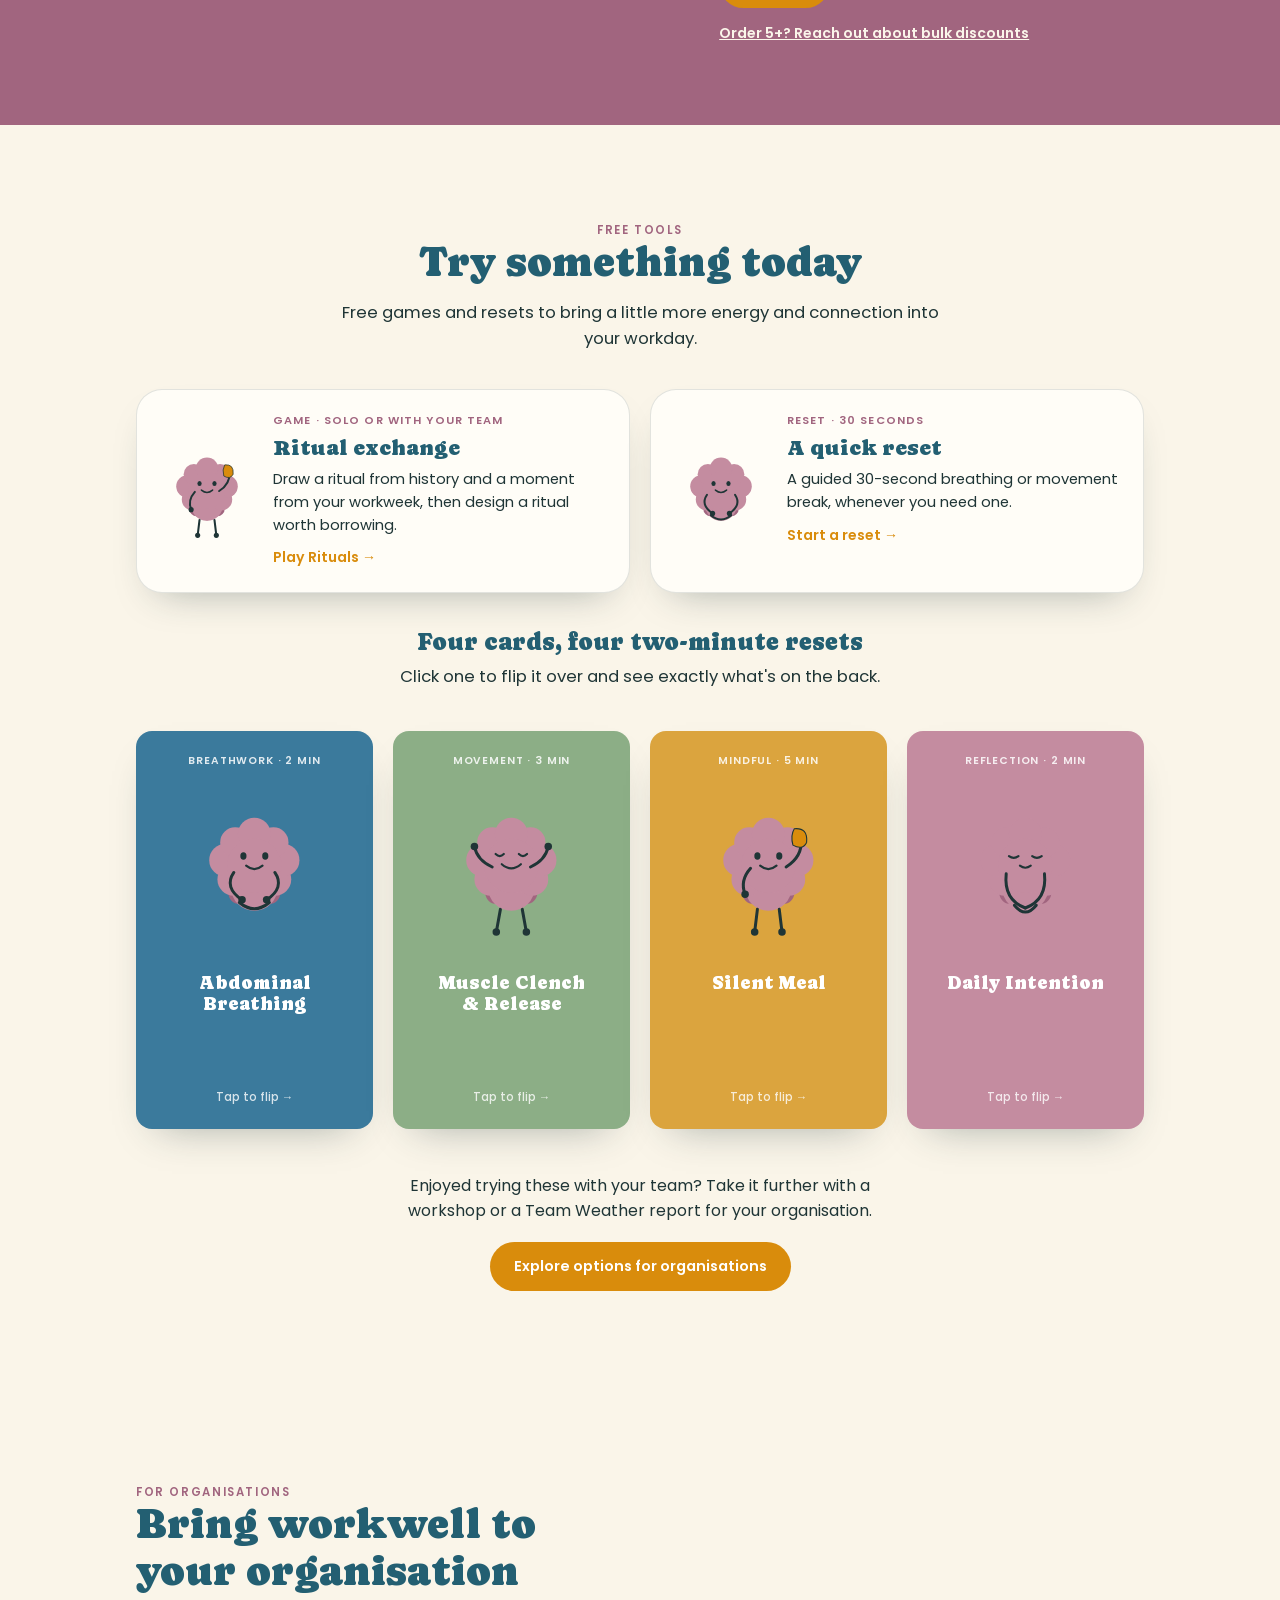
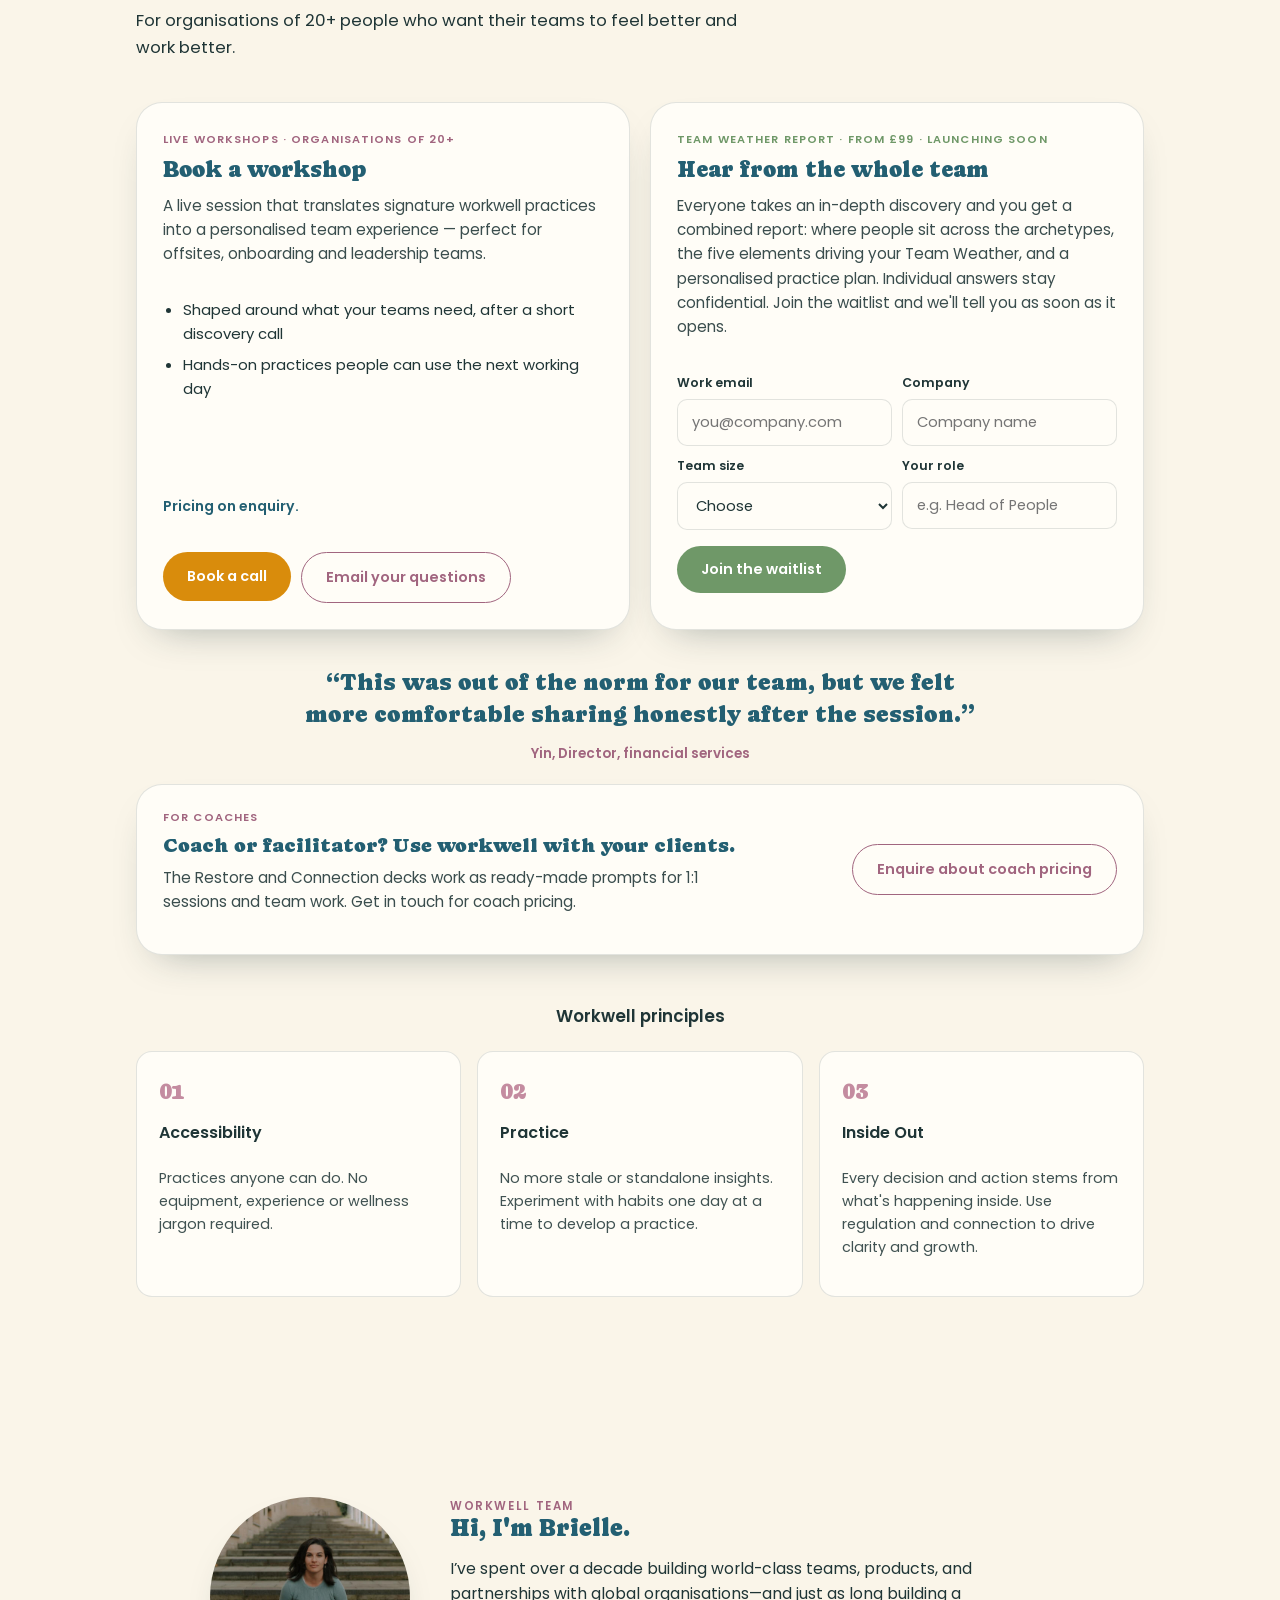
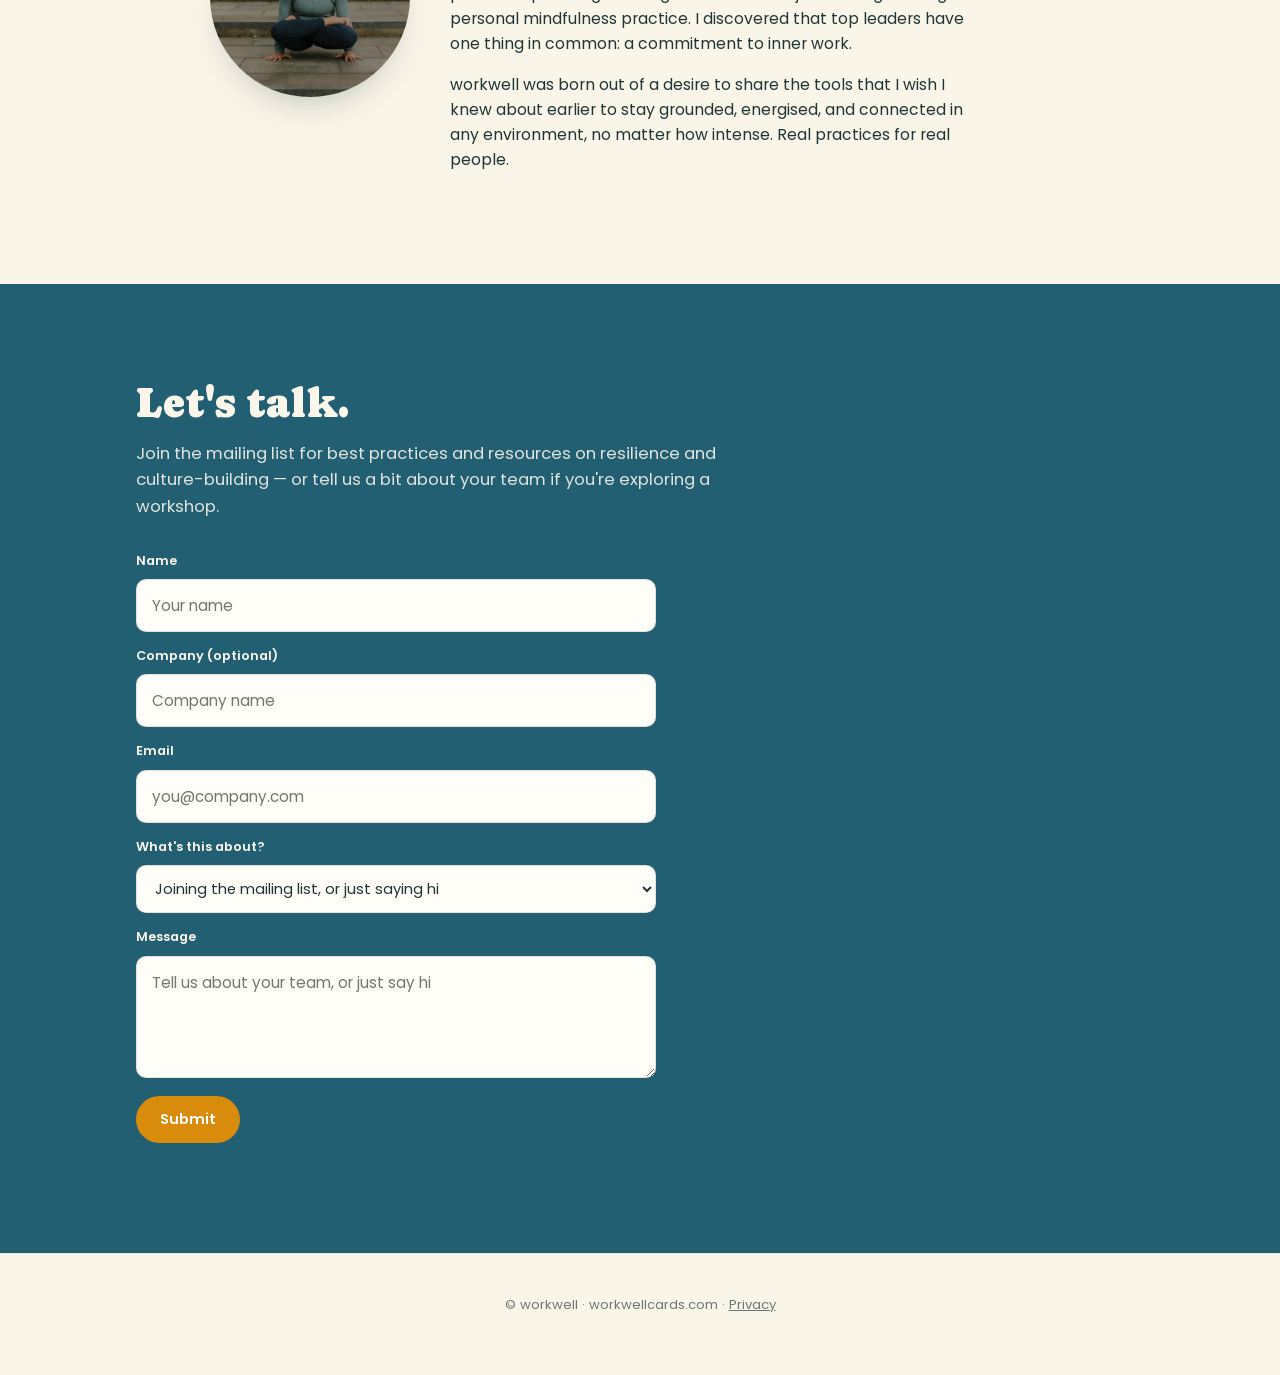
==== commit 8367880e: "Turn the familiar boxes into problem / what if, and give testimonials their own section - Intro line" ====
--- a/index.html
+++ b/index.html
@@ -66,17 +66,20 @@
   <div class="wrap">
     <div class="section-head center">
       <h2>Work shouldn't take everything you've got</h2>
-      <p>Most of us were never taught how to look after our energy at work, let alone a team's. Science says that may be the secret to unlocking your best performance.</p>
+      <p>Most of us were never taught how to look after our energy at work, let alone a team's. Research suggests it may be the key to your best performance.</p>
     </div>
 
     <div class="fam-row">
       <div class="fam-art"><svg viewBox="0 0 200 240" data-mascot="reflect" aria-hidden="true"></svg></div>
       <div class="fam-copy">
         <div class="fam-bubble">
+          <div class="fam-label">The problem</div>
           <p>Sunday evenings already feel like Monday.</p>
           <p>You get home with nothing left for the people and things you love.</p>
-        </div>
-        <figure class="fam-quote"><blockquote>&ldquo;Some of the exercises I knew, and some were totally new. Having them physically in front of me makes the difference.&rdquo;</blockquote><figcaption>Emily, Senior Manager, tech advisory</figcaption></figure>
+          <div class="fam-whatif">
+            <p>What if you finished the week with energy to spare?</p>
+          </div>
+        </div>
       </div>
     </div>
 
@@ -84,10 +87,13 @@
       <div class="fam-art"><svg viewBox="0 0 200 240" data-mascot="clench" aria-hidden="true"></svg></div>
       <div class="fam-copy">
         <div class="fam-bubble">
+          <div class="fam-label">The problem</div>
           <p>Your team is busy and capable, but the spark has gone.</p>
           <p>Meetings run on autopilot and nobody quite says what they think.</p>
-        </div>
-        <figure class="fam-quote"><blockquote>&ldquo;They&rsquo;ve sparked meaningful conversations, strengthened our connections, and made collaboration feel more natural and fun. I&rsquo;d highly recommend them to any team looking to build trust and engagement.&rdquo;</blockquote><figcaption>Anika, Associate Manager, development consultancy</figcaption></figure>
+          <div class="fam-whatif">
+            <p>What if every meeting was a place where people said what they really think?</p>
+          </div>
+        </div>
       </div>
     </div>
 
@@ -95,14 +101,31 @@
       <div class="fam-art"><svg viewBox="0 0 200 240" data-mascot="breathe" aria-hidden="true"></svg></div>
       <div class="fam-copy">
         <div class="fam-bubble">
-          <p>You know your team needs something, and another wellbeing webinar won't cut it.</p>
-          <p>You want practices people will actually use.</p>
-        </div>
-        <figure class="fam-quote"><blockquote>&ldquo;My group had a very thought-provoking exercise and I think we made some helpful recommendations for things to improve in our team.&rdquo;</blockquote><figcaption>Government Advisor, public sector workshop participant</figcaption></figure>
+          <div class="fam-label">The problem</div>
+          <p>You know your team needs something, and another wellbeing webinar won&rsquo;t cut it.</p>
+          <p>Nothing so far has stuck.</p>
+          <div class="fam-whatif">
+            <p>What if your team had a few simple practices they actually use, every week?</p>
+          </div>
+        </div>
       </div>
     </div>
 
     <div class="fam-cta"><a data-ga="familiar-discovery" class="btn btn-mustard" href="discovery/">Find out what's behind it</a></div>
+  </div>
+</section>
+
+<section class="section quotes" id="testimonials">
+  <div class="wrap">
+    <div class="section-head center">
+      <div class="eyebrow">What people say</div>
+      <h2>From the people using workwell</h2>
+    </div>
+    <div class="quote-grid">
+      <figure class="quote-card"><blockquote>&ldquo;Some of the exercises I knew, and some were totally new. Having them physically in front of me makes the difference.&rdquo;</blockquote><figcaption>Emily<span>Senior Manager, tech advisory</span></figcaption></figure>
+      <figure class="quote-card"><blockquote>&ldquo;They&rsquo;ve sparked meaningful conversations, strengthened our connections, and made collaboration feel more natural and fun. I&rsquo;d highly recommend them to any team looking to build trust and engagement.&rdquo;</blockquote><figcaption>Anika<span>Associate Manager, development consultancy</span></figcaption></figure>
+      <figure class="quote-card"><blockquote>&ldquo;My group had a very thought-provoking exercise and I think we made some helpful recommendations for things to improve in our team.&rdquo;</blockquote><figcaption>Government Advisor<span>Public sector workshop participant</span></figcaption></figure>
+    </div>
   </div>
 </section>
 
--- a/styles.css
+++ b/styles.css
@@ -190,9 +190,17 @@
 .fam-bubble { background: #e7f0ef; border-radius: var(--radius-md); padding: 20px 22px; }
 .fam-bubble p { margin: 0; font-size: 1rem; }
 .fam-bubble p + p { margin-top: 10px; opacity: 0.85; }
-.fam-quote { margin: 16px 0 0 4px; }
-.fam-quote blockquote { margin: 0; font-size: 0.9rem; font-style: italic; }
-.fam-quote figcaption { margin-top: 6px; font-size: 0.8rem; font-weight: 600; color: var(--teal); }
+.fam-label { font-weight: 600; font-size: 0.7rem; letter-spacing: 0.12em; text-transform: uppercase; color: var(--rose-deep); margin-bottom: 8px; }
+.fam-whatif { margin-top: 16px; padding-top: 16px; border-top: 1px dashed rgba(35, 95, 114, 0.3); }
+.fam-whatif p { font-family: 'Caprasimo', serif; font-size: 1.15rem; line-height: 1.4; color: var(--teal); }
+
+/* ---------- testimonials ---------- */
+.quotes { background: #eef4f3; }
+.quote-grid { margin-top: 36px; display: grid; grid-template-columns: repeat(3, 1fr); gap: 20px; }
+.quote-card { margin: 0; background: var(--paper-card); border: 1px solid var(--line); border-radius: var(--radius-lg); padding: 26px 24px; display: flex; flex-direction: column; justify-content: space-between; gap: 18px; }
+.quote-card blockquote { margin: 0; font-size: 0.98rem; line-height: 1.6; }
+.quote-card figcaption { font-weight: 600; font-size: 0.9rem; color: var(--teal); }
+.quote-card figcaption span { display: block; font-weight: 400; font-size: 0.8rem; color: var(--ink); opacity: 0.75; margin-top: 2px; }
 .fam-cta { display: flex; justify-content: center; margin-top: 48px; }
 
 /* ---------- how it works ---------- */
@@ -377,7 +385,7 @@
   .hero h1 { order: 1; }
   .hero .lede { order: 2; }
   .hero-quiz { order: 3; margin-top: 28px; }
-  .steps, .tools { grid-template-columns: 1fr; }
+  .steps, .tools, .quote-grid { grid-template-columns: 1fr; }
   .fam-row, .fam-row.reverse { grid-template-columns: 1fr; justify-items: center; margin-top: 40px; }
   .fam-row.reverse .fam-art { order: 0; }
   .fam-art { width: 160px; }
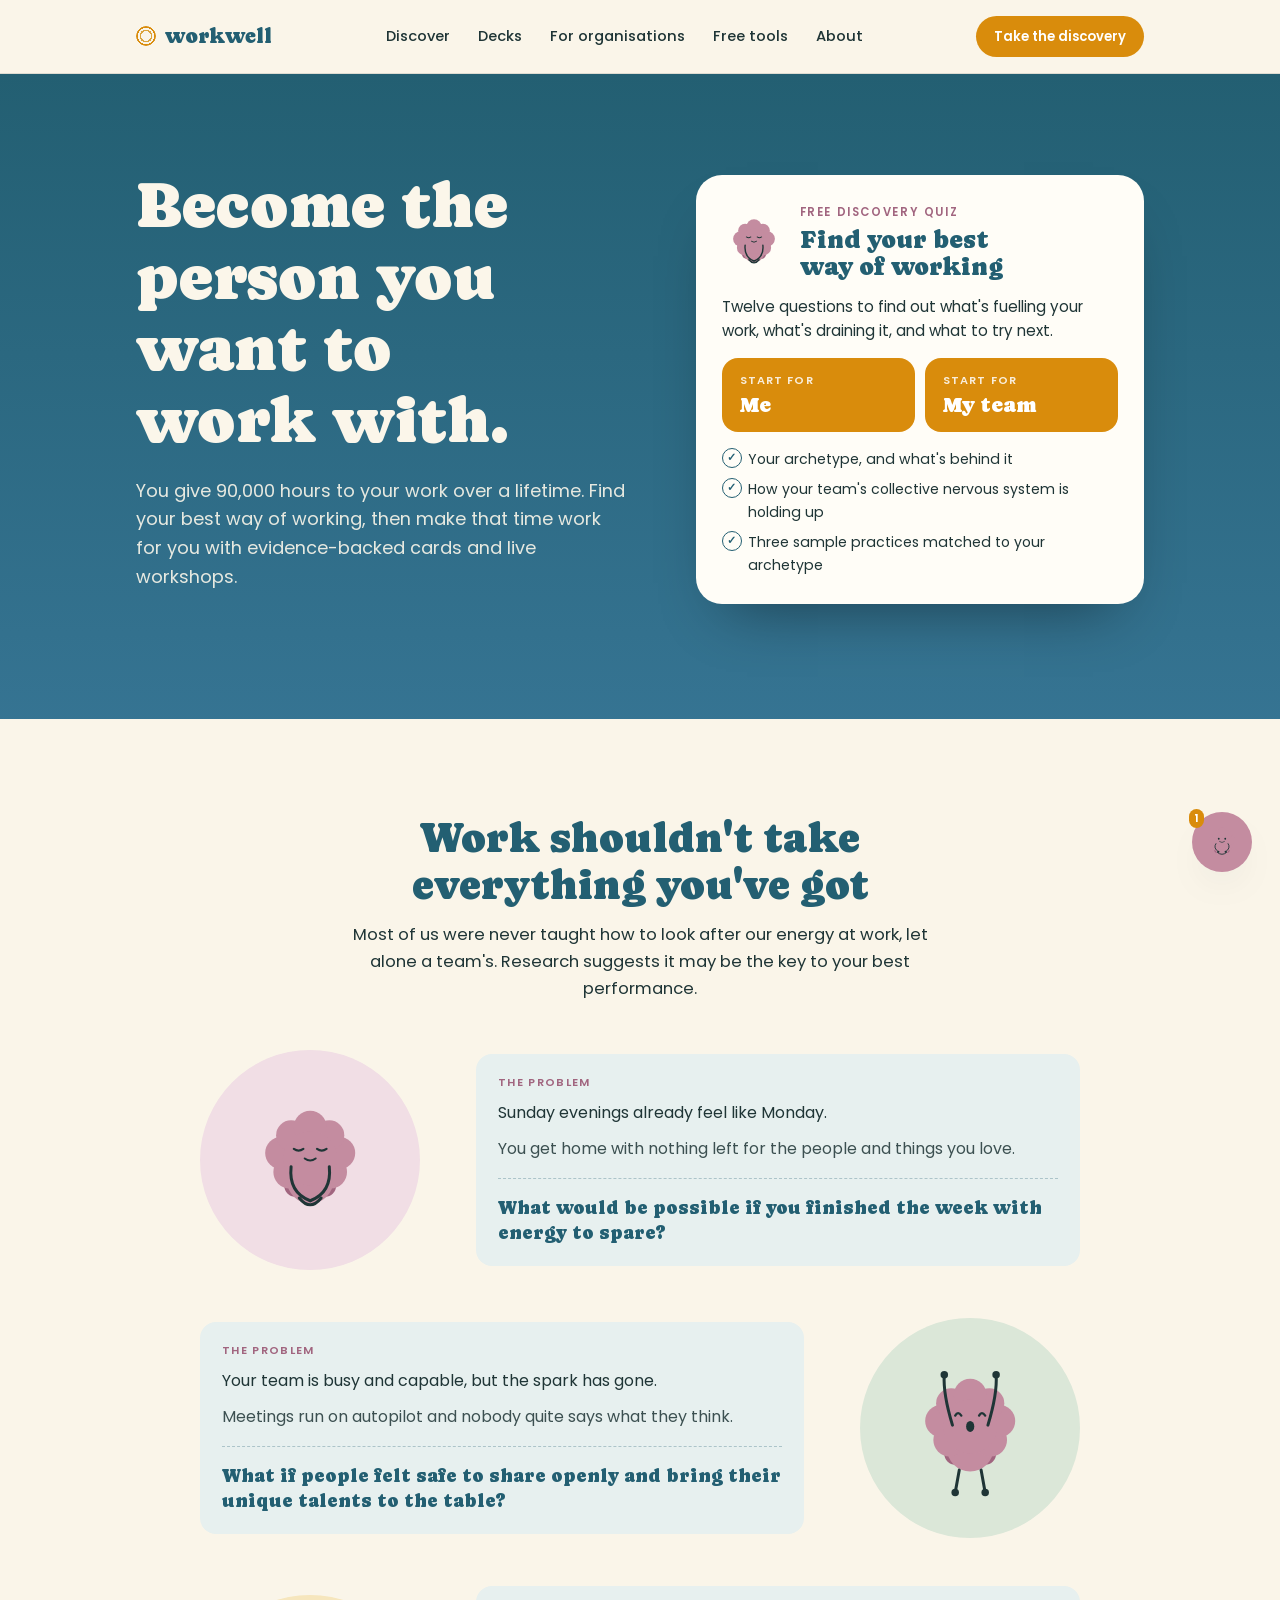
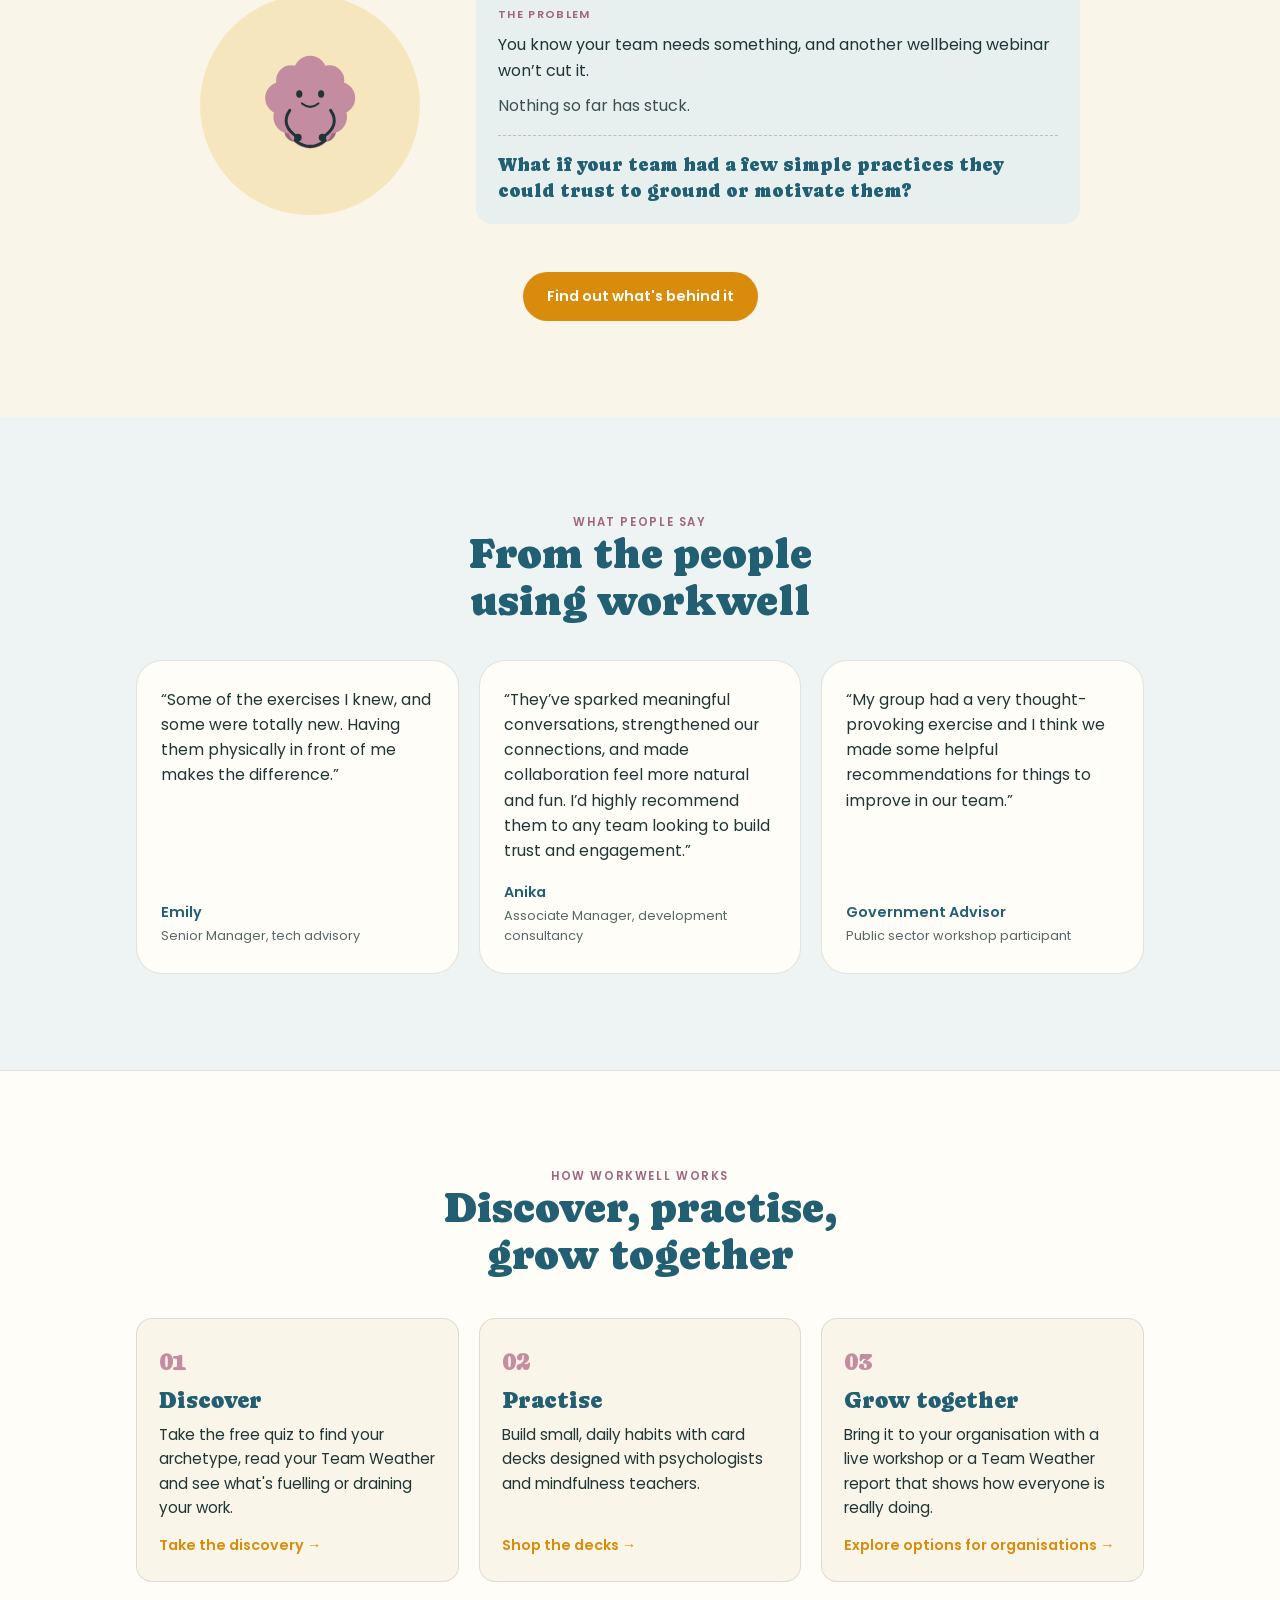
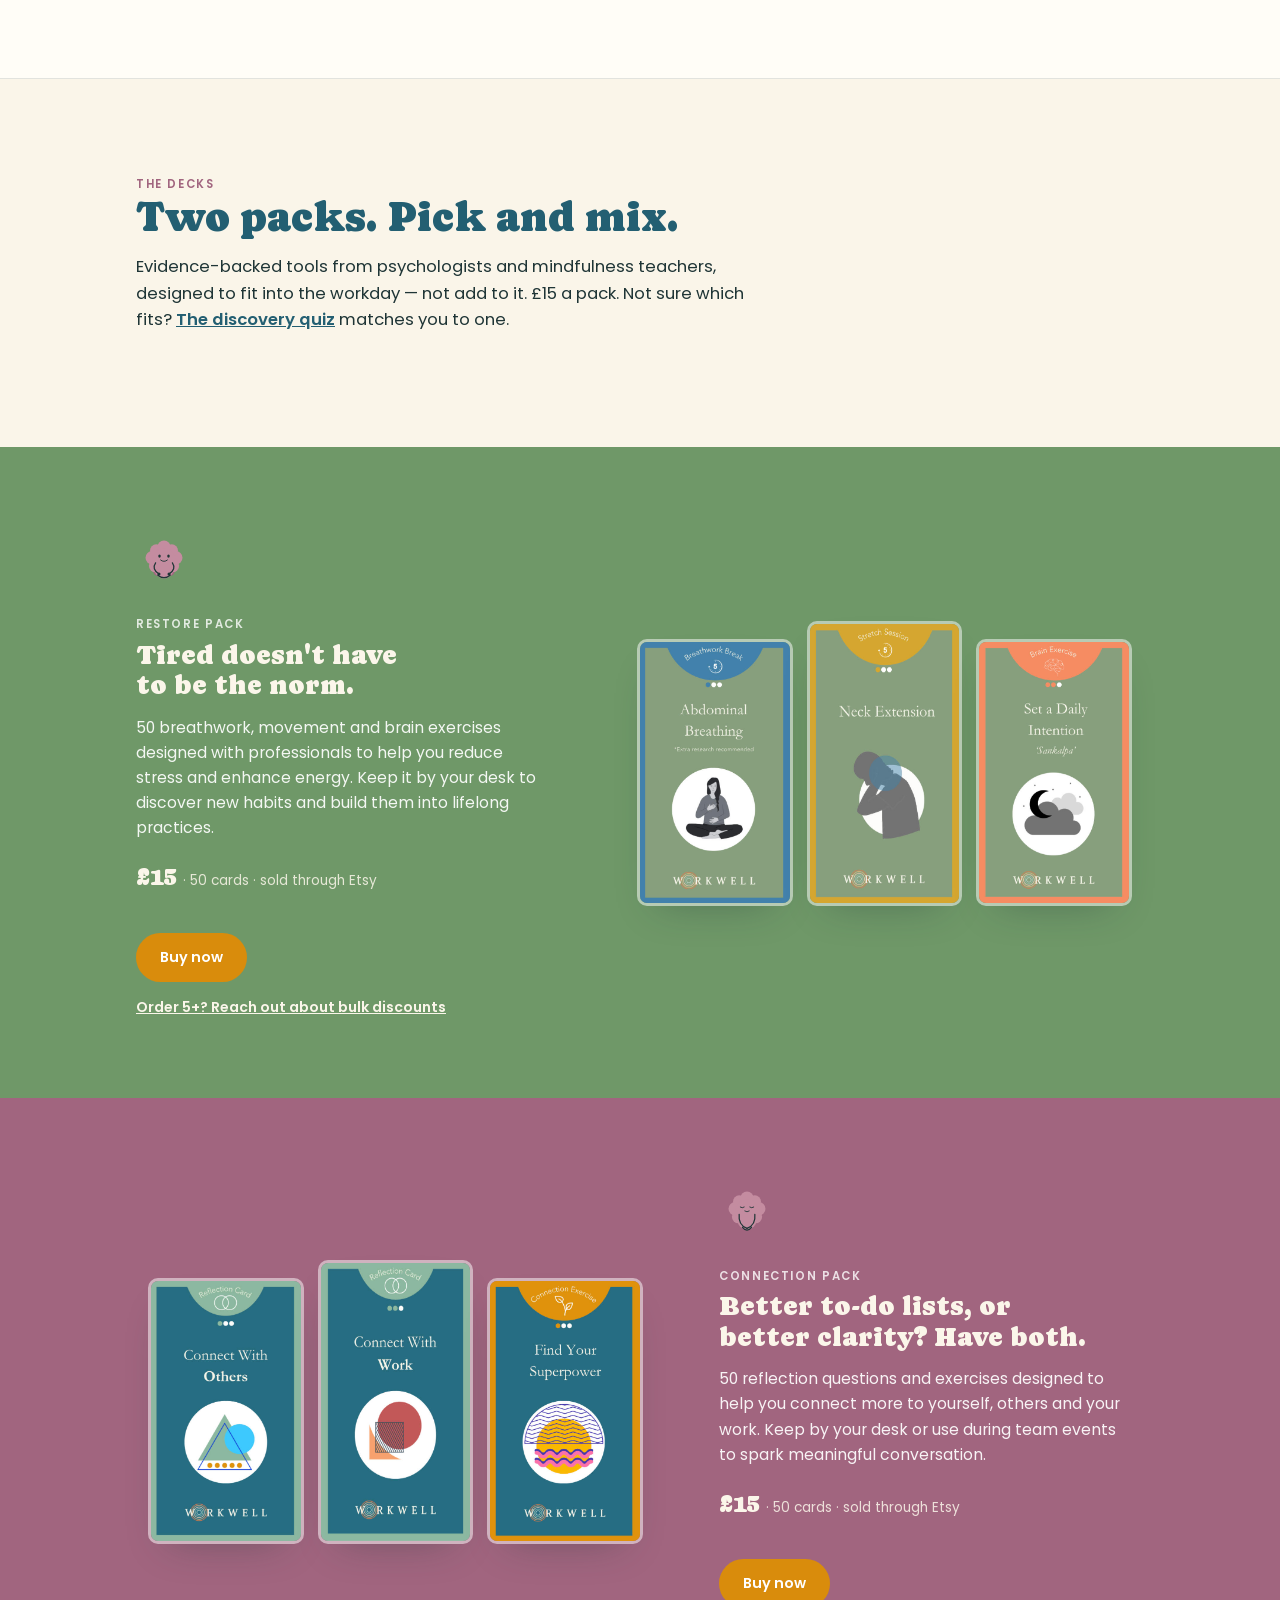
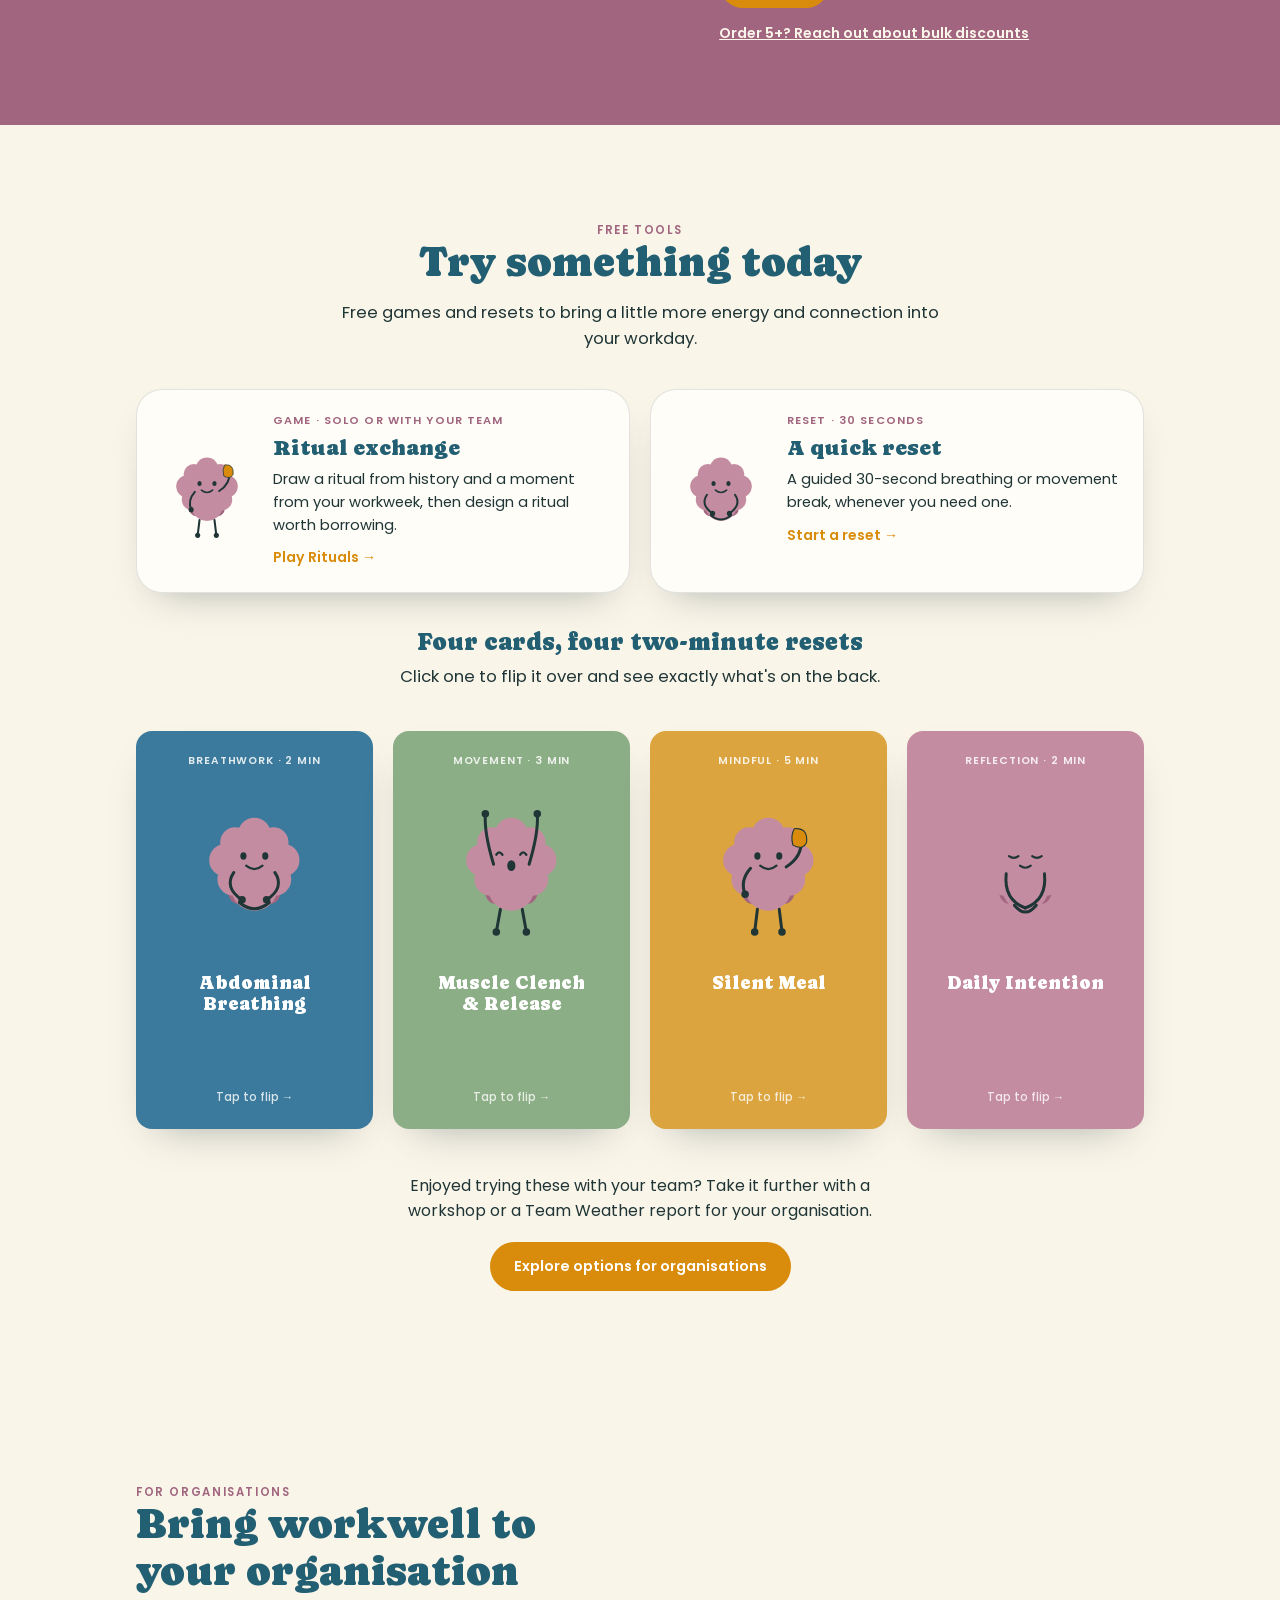
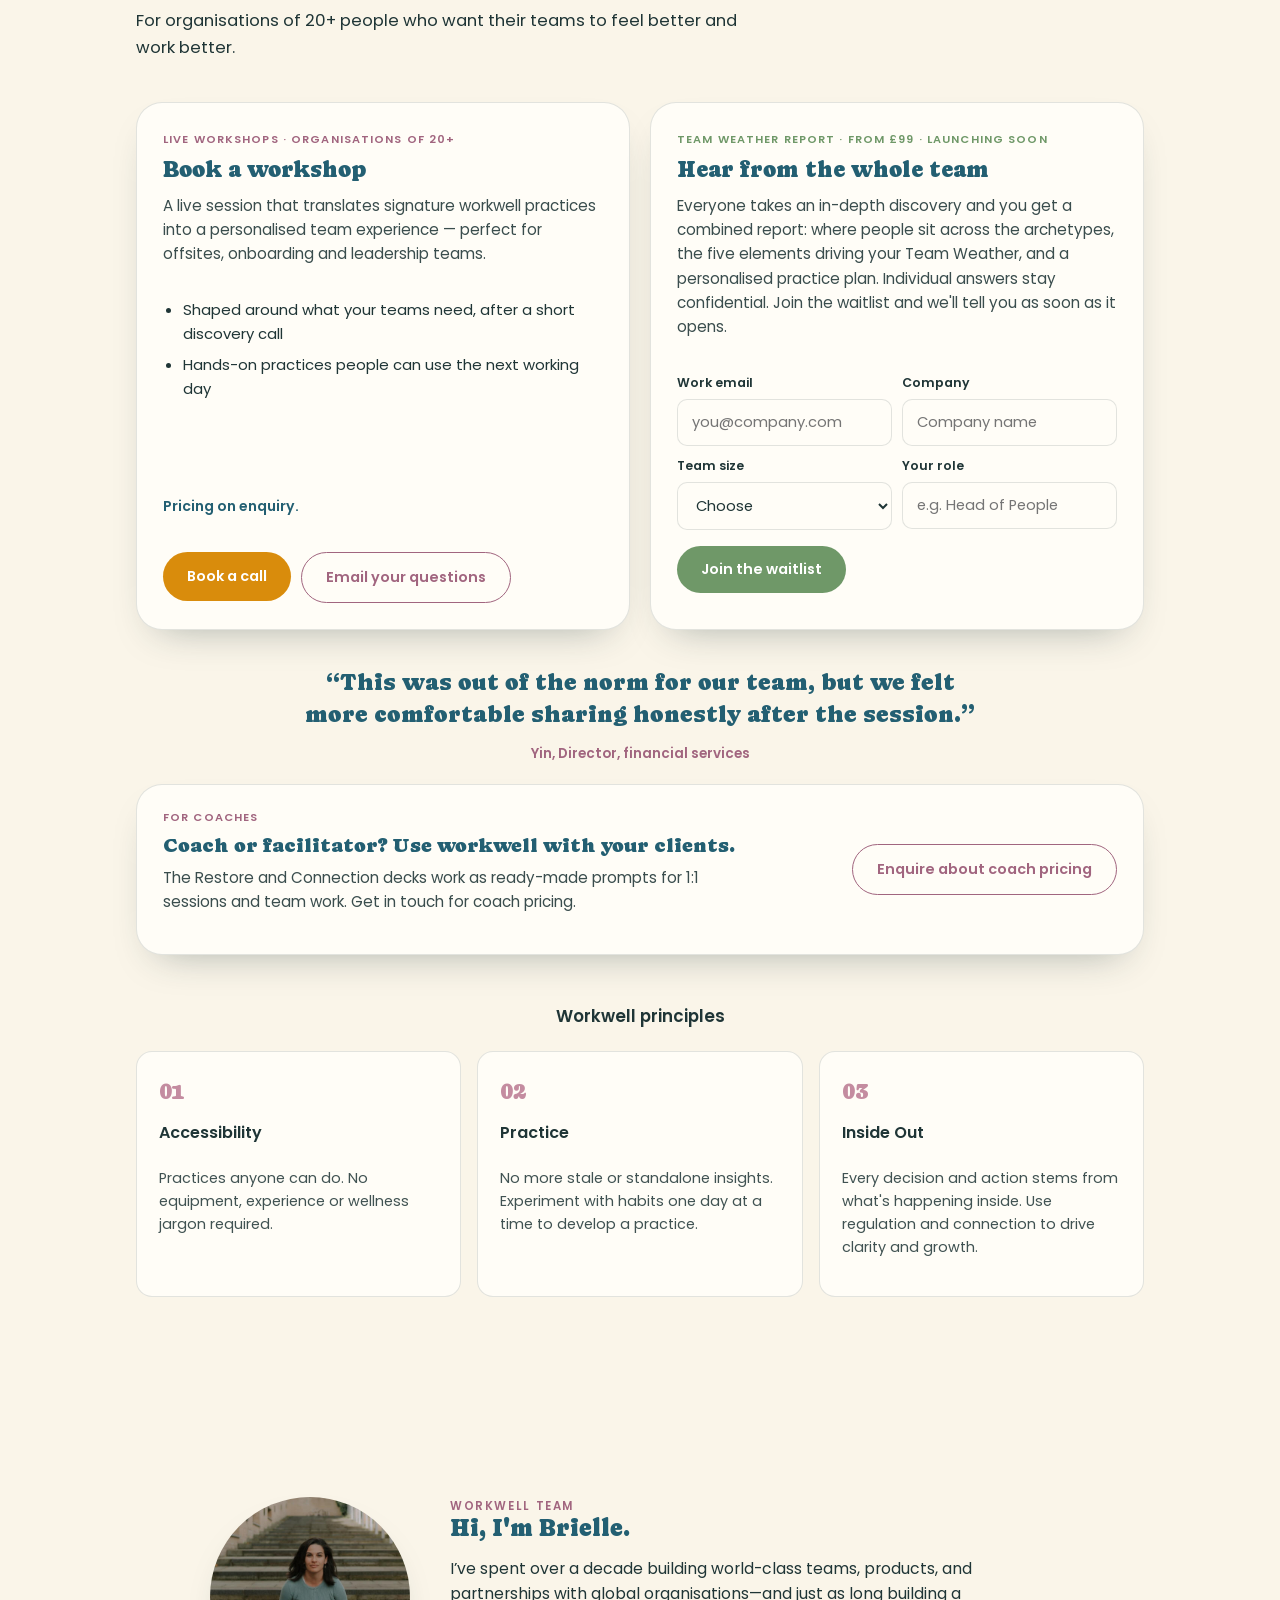
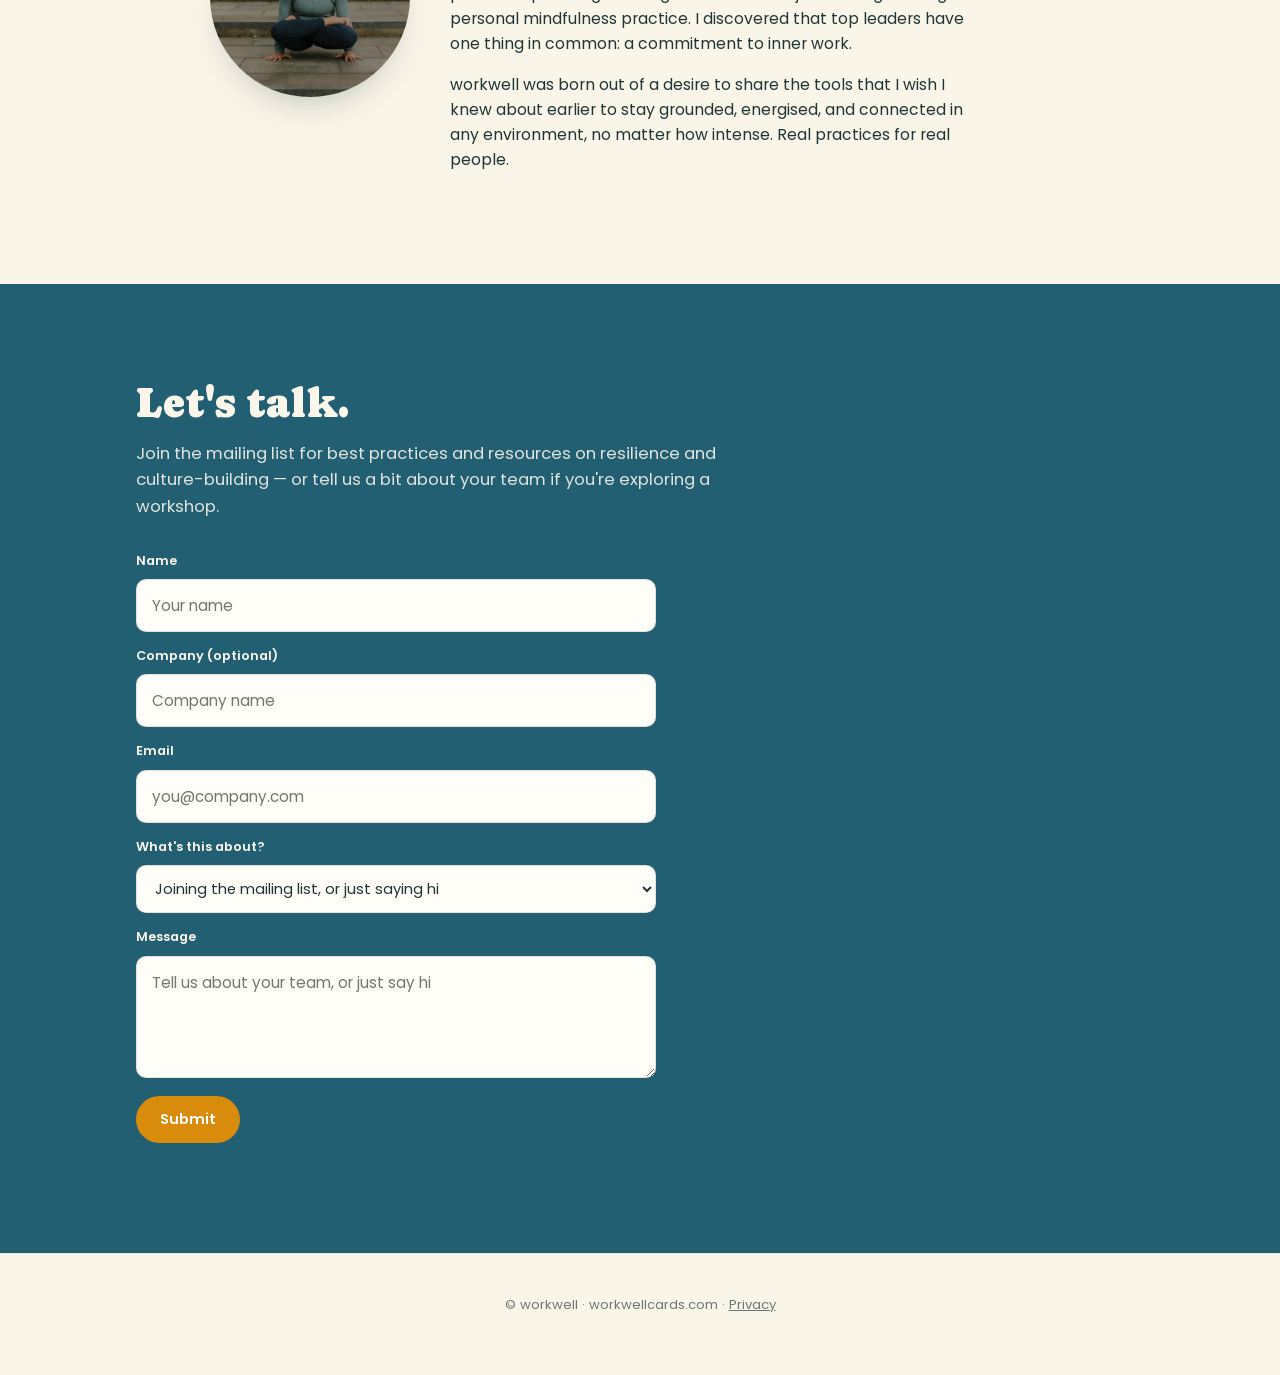
==== commit 3f0b80bd: "Update the What if lines in the problem boxes Co-Authored-By: Claude Opus 5.5 <noreply@anthropic.com" ====
--- a/index.html
+++ b/index.html
@@ -77,7 +77,7 @@
           <p>Sunday evenings already feel like Monday.</p>
           <p>You get home with nothing left for the people and things you love.</p>
           <div class="fam-whatif">
-            <p>What if you finished the week with energy to spare?</p>
+            <p>What would be possible if you finished the week with energy to spare?</p>
           </div>
         </div>
       </div>
@@ -91,7 +91,7 @@
           <p>Your team is busy and capable, but the spark has gone.</p>
           <p>Meetings run on autopilot and nobody quite says what they think.</p>
           <div class="fam-whatif">
-            <p>What if every meeting was a place where people said what they really think?</p>
+            <p>What if people felt safe to share openly and bring their unique talents to the table?</p>
           </div>
         </div>
       </div>
@@ -105,7 +105,7 @@
           <p>You know your team needs something, and another wellbeing webinar won&rsquo;t cut it.</p>
           <p>Nothing so far has stuck.</p>
           <div class="fam-whatif">
-            <p>What if your team had a few simple practices they actually use, every week?</p>
+            <p>What if your team had a few simple practices they could trust to ground or motivate them?</p>
           </div>
         </div>
       </div>
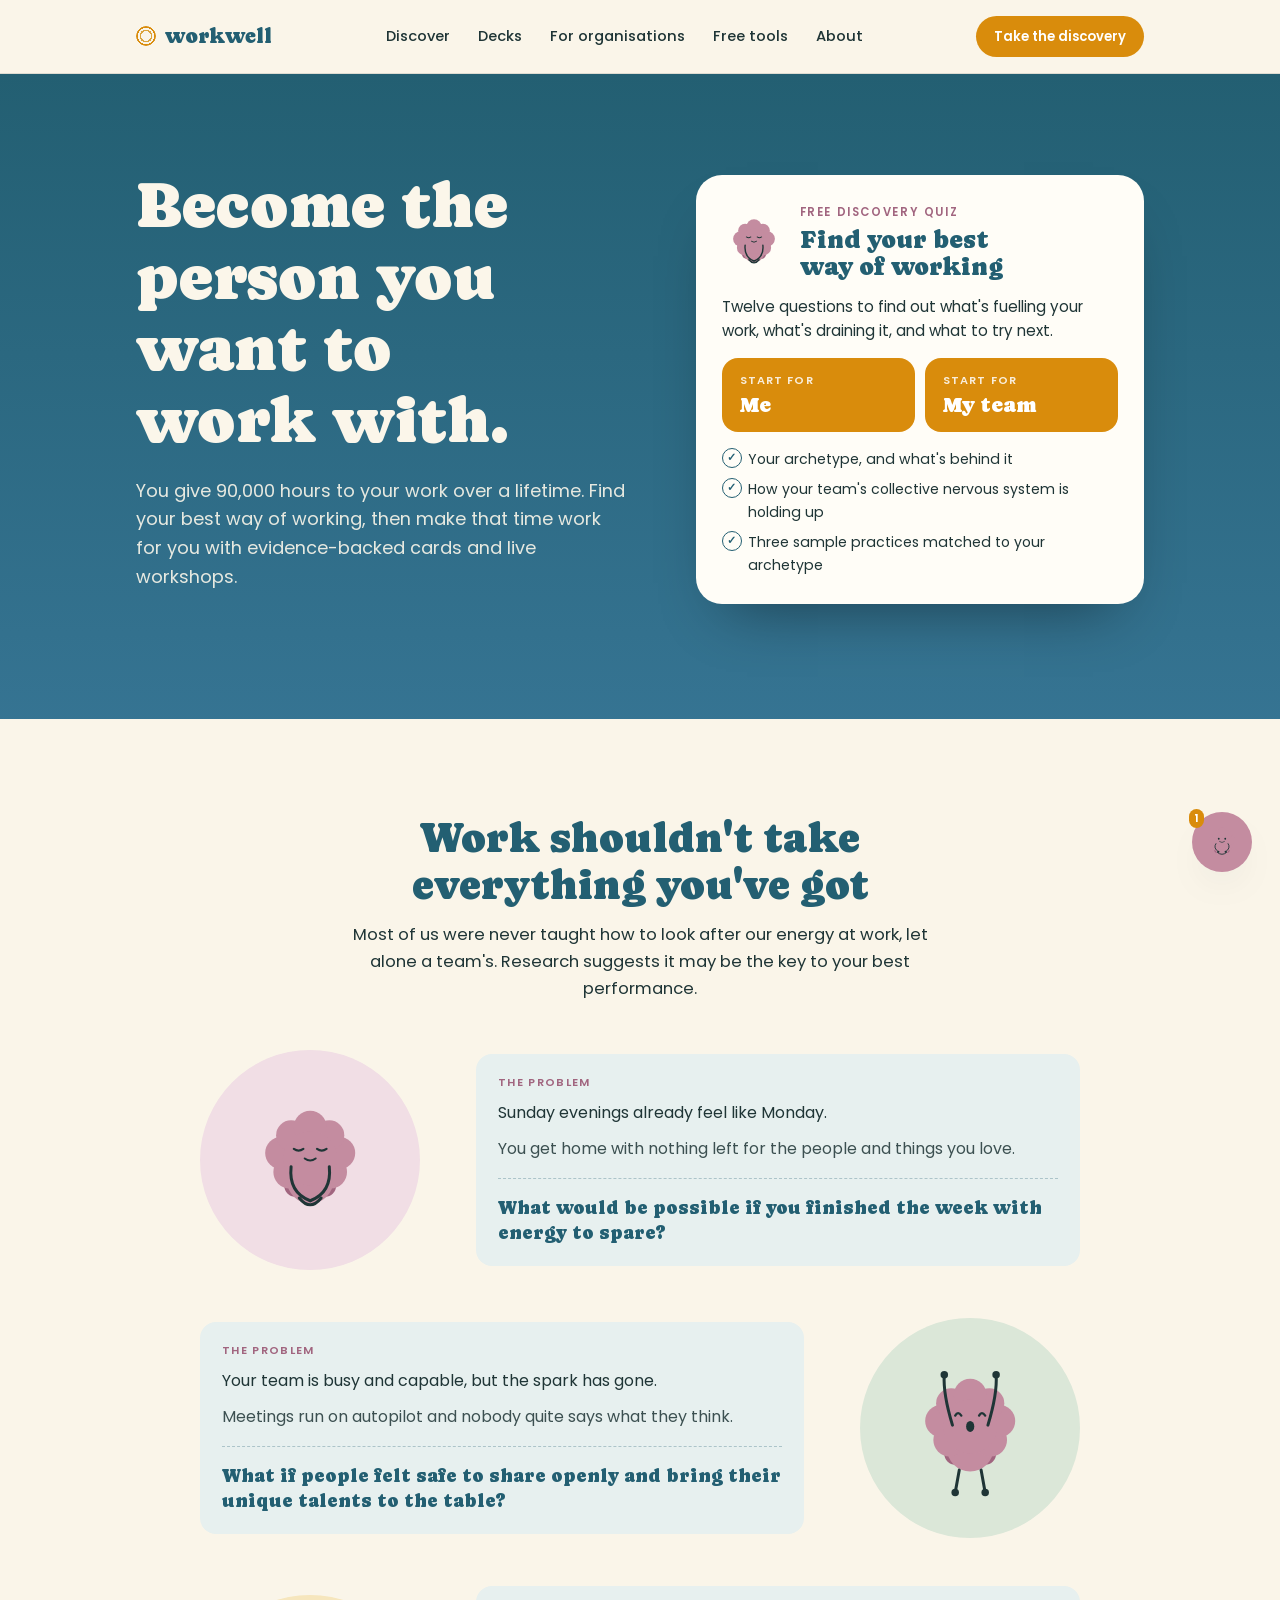
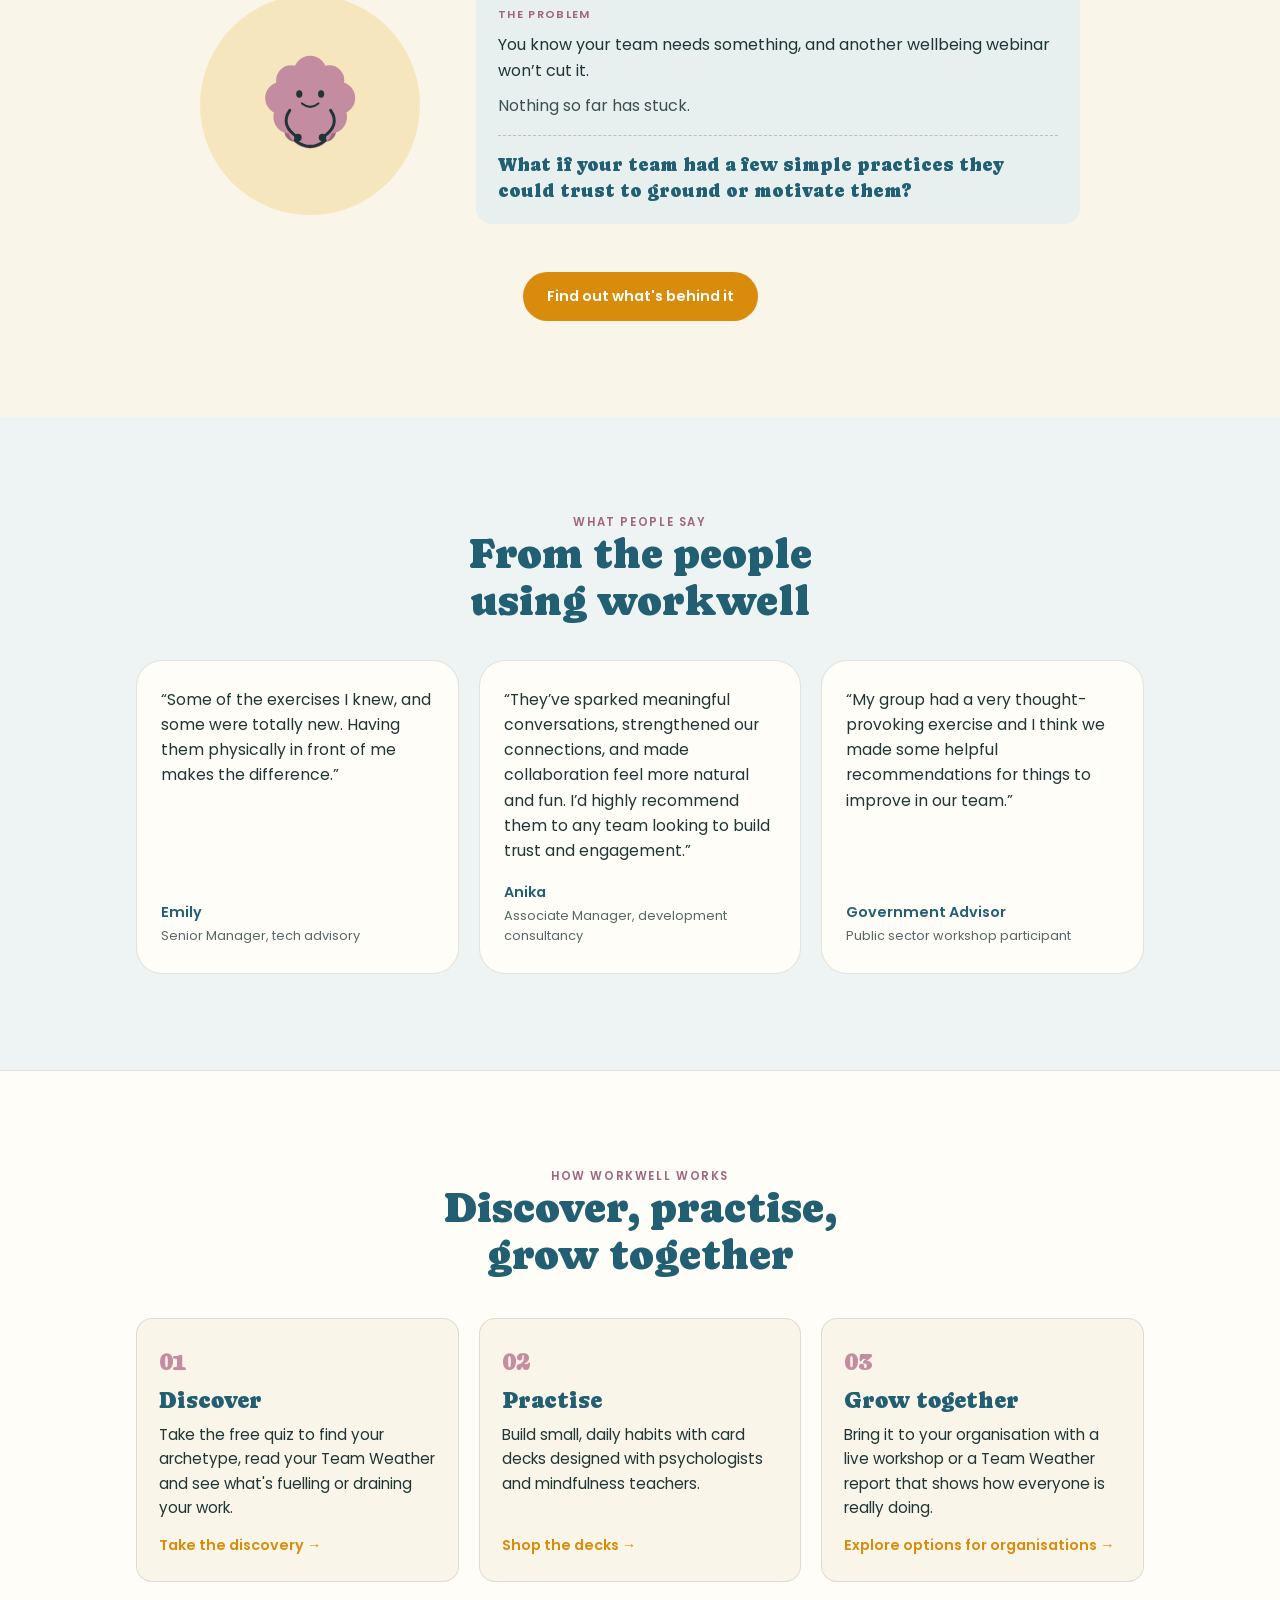
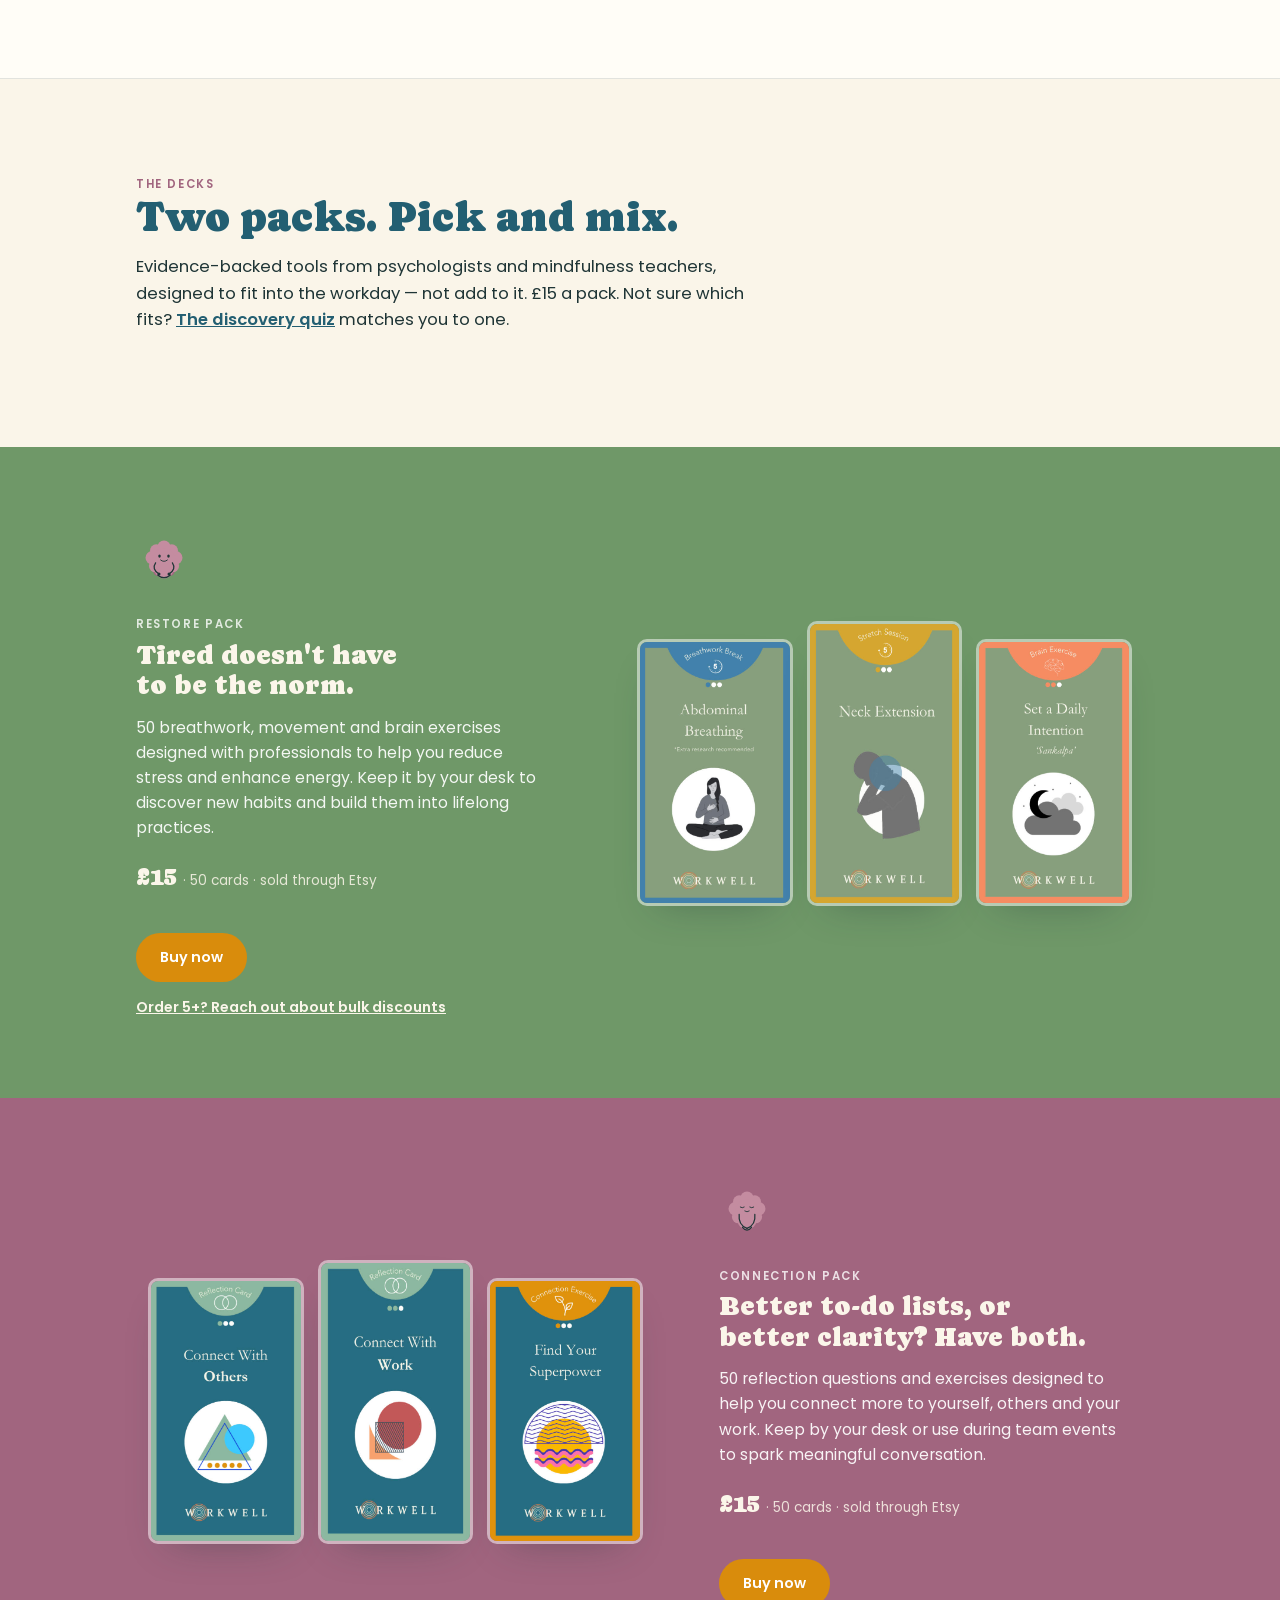
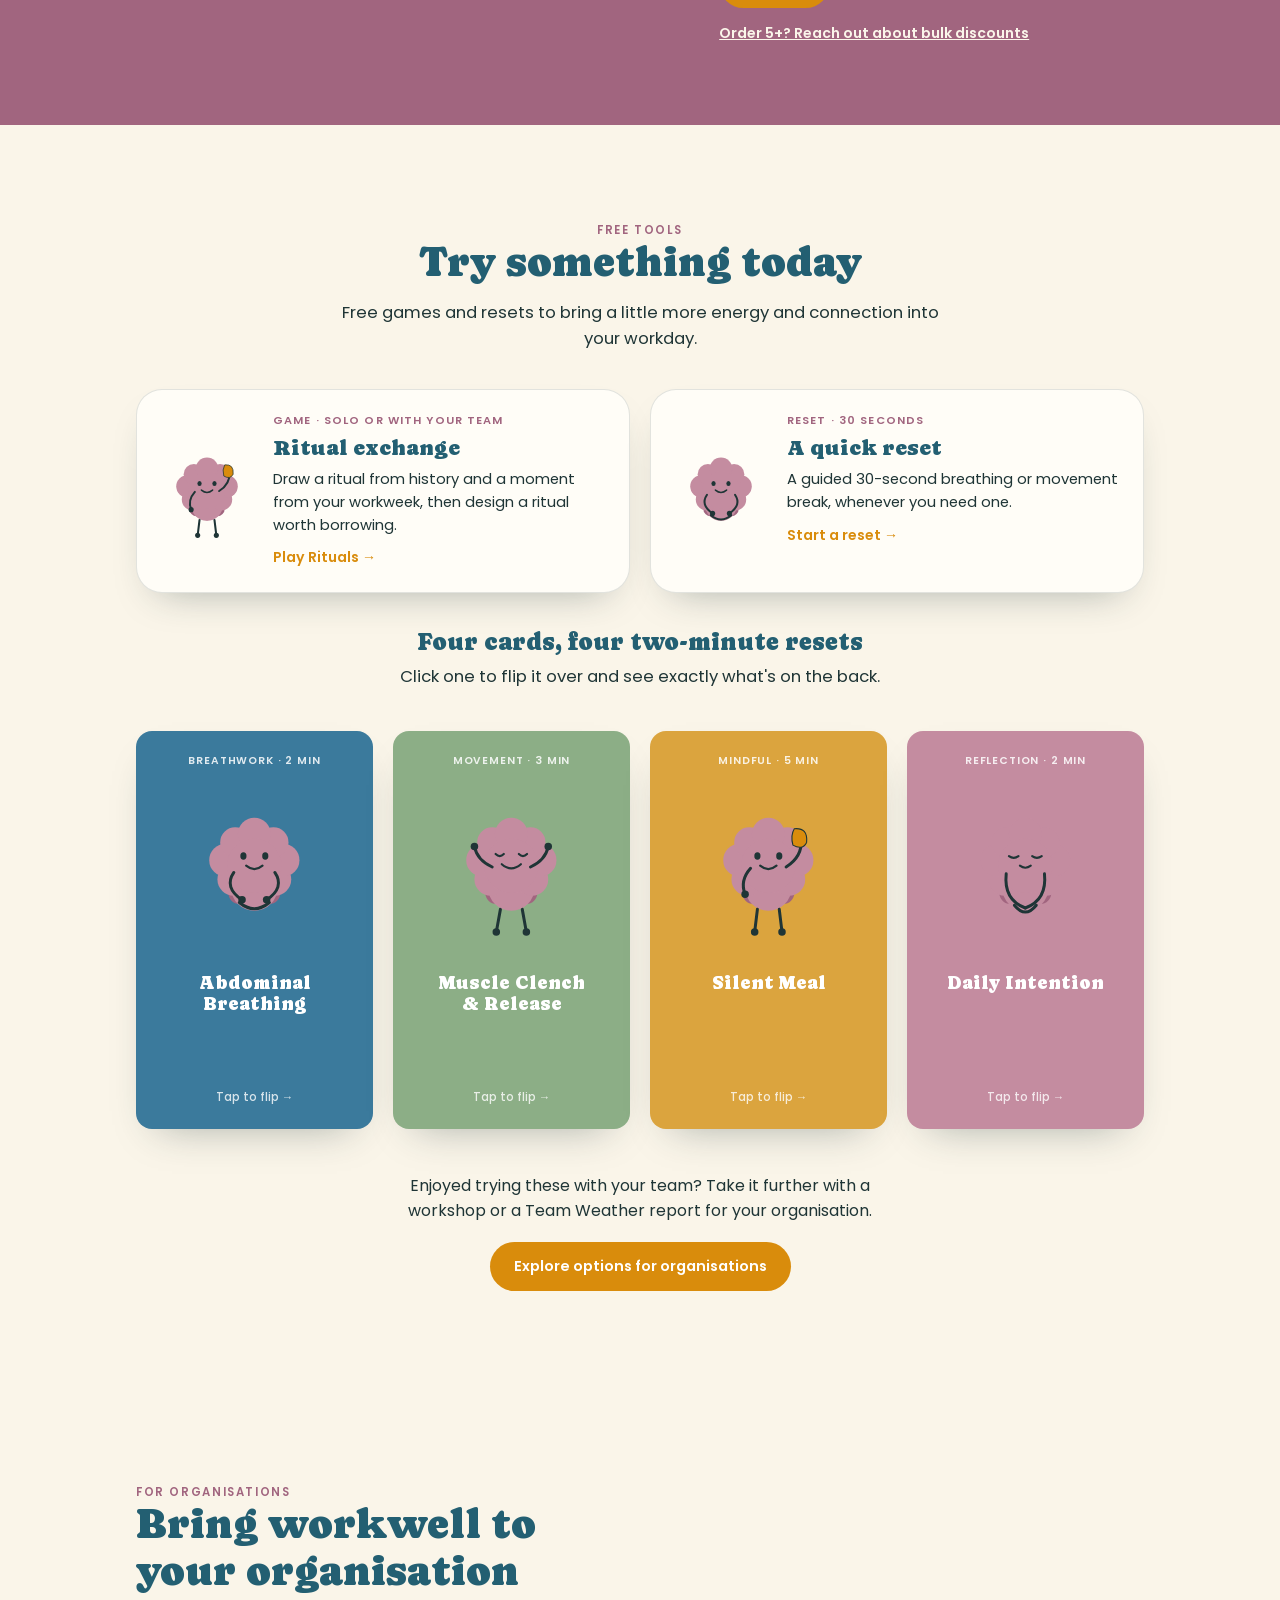
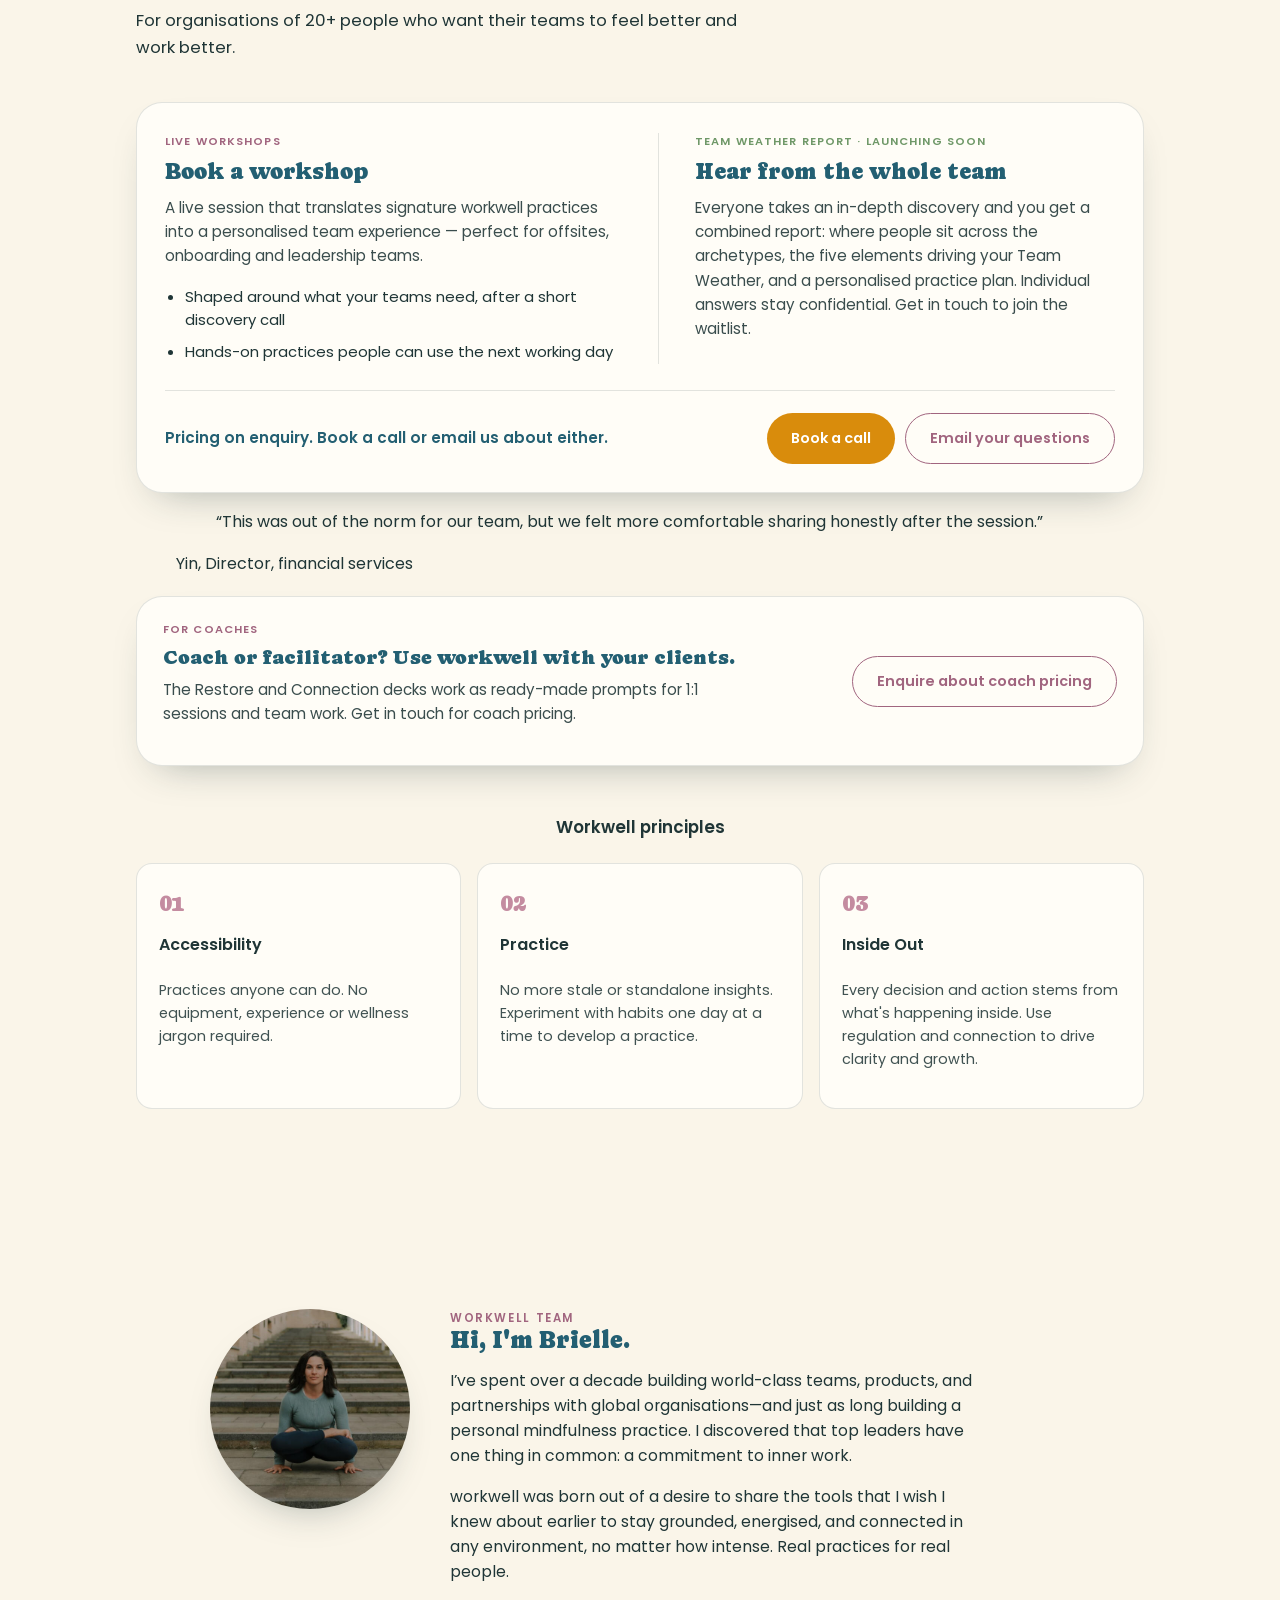
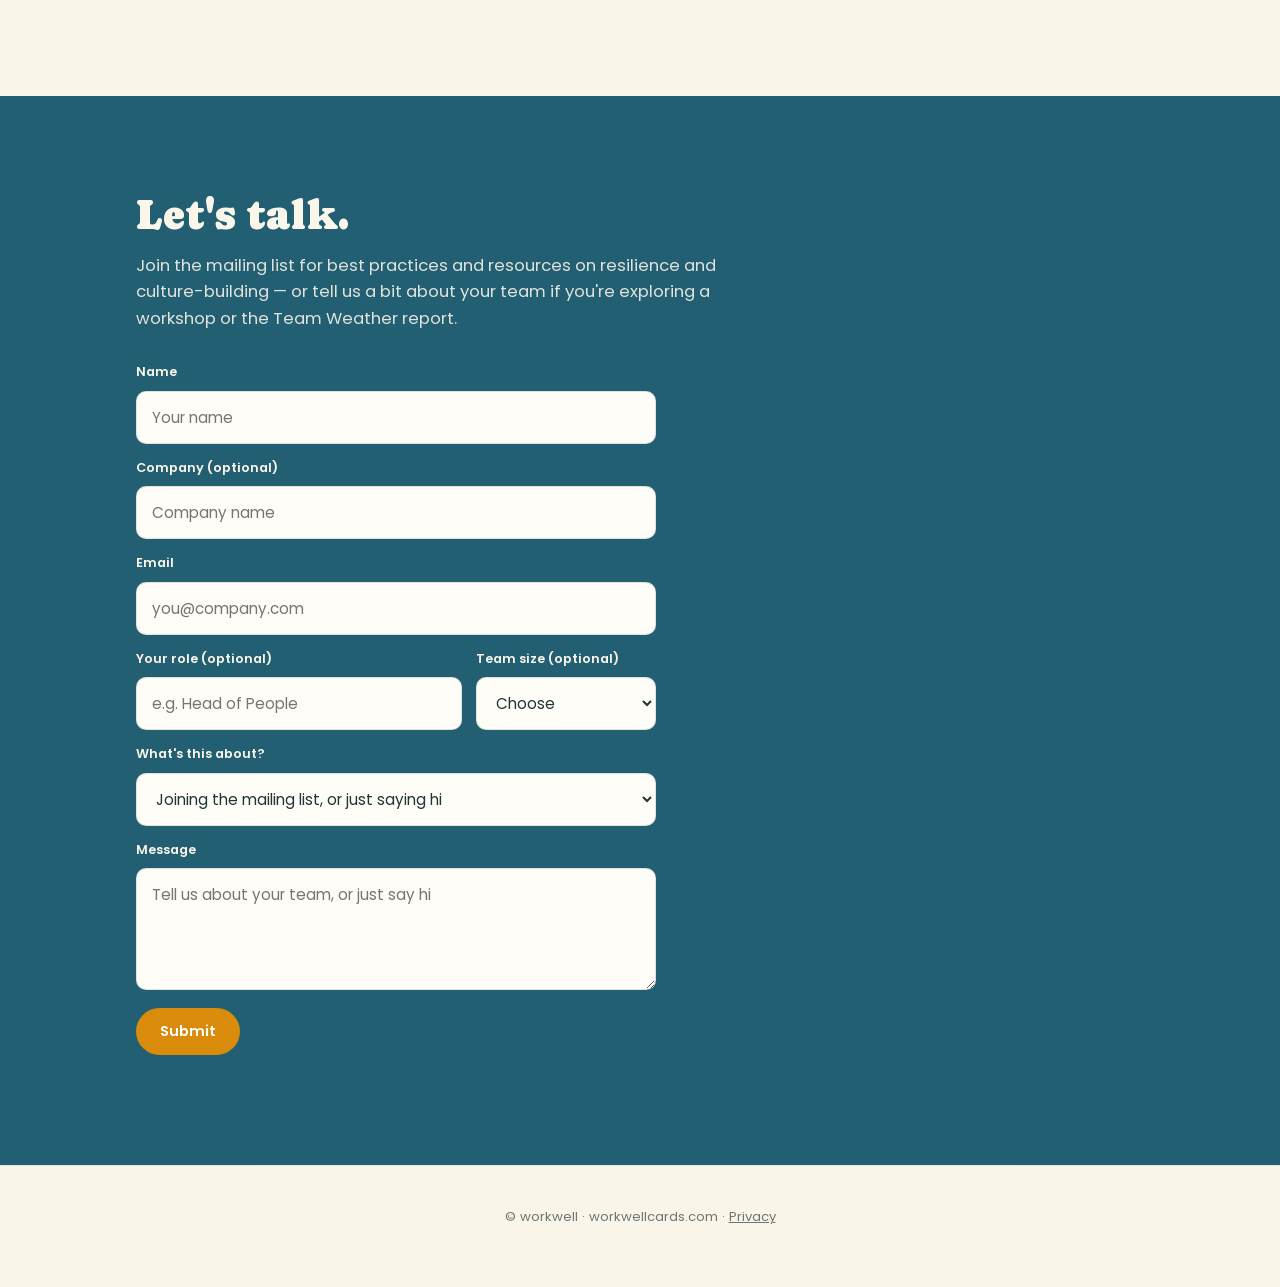
==== commit e16ee56f: "Remove Team Weather prices and combine the organisation offers into one card - Drop the £99/£199/£32" ====
--- a/index.html
+++ b/index.html
@@ -322,57 +322,29 @@
       <h2>Bring workwell to your organisation</h2>
       <p>For organisations of 20+ people who want their teams to feel better and work better.</p>
     </div>
-    <div class="paths">
-      <div class="path-card book">
-        <div class="k">Live workshops &middot; organisations of 20+</div>
-        <h3>Book a workshop</h3>
-        <p class="desc">A live session that translates signature workwell practices into a personalised team experience &mdash; perfect for offsites, onboarding and leadership teams.</p>
-        <ul class="path-list">
-          <li>Shaped around what your teams need, after a short discovery call</li>
-          <li>Hands-on practices people can use the next working day</li>
-        </ul>
-        <p class="path-note">Pricing on enquiry.</p>
+    <div class="org-card">
+      <div class="org-cols">
+        <div>
+          <div class="k">Live workshops</div>
+          <h3>Book a workshop</h3>
+          <p>A live session that translates signature workwell practices into a personalised team experience &mdash; perfect for offsites, onboarding and leadership teams.</p>
+          <ul class="path-list">
+            <li>Shaped around what your teams need, after a short discovery call</li>
+            <li>Hands-on practices people can use the next working day</li>
+          </ul>
+        </div>
+        <div>
+          <div class="k k-sage">Team Weather report &middot; launching soon</div>
+          <h3>Hear from the whole team</h3>
+          <p>Everyone takes an in-depth discovery and you get a combined report: where people sit across the archetypes, the five elements driving your Team Weather, and a personalised practice plan. Individual answers stay confidential. Get in touch to join the waitlist.</p>
+        </div>
+      </div>
+      <div class="org-foot">
+        <p class="path-note">Pricing on enquiry. Book a call or email us about either.</p>
         <div class="path-actions">
           <a data-ga="book-call" class="btn btn-mustard" href="https://calendly.com/strouse" target="_blank" rel="noopener">Book a call</a>
           <a data-ga="enquire-workshop" data-topic="workshop" class="btn btn-ghost" href="#contact">Email your questions</a>
         </div>
-      </div>
-      <div class="path-card buy">
-        <div class="k">Team Weather report &middot; from &pound;99 &middot; launching soon</div>
-        <h3>Hear from the whole team</h3>
-        <p class="desc">Everyone takes an in-depth discovery and you get a combined report: where people sit across the archetypes, the five elements driving your Team Weather, and a personalised practice plan. Individual answers stay confidential. Join the waitlist and we'll tell you as soon as it opens.</p>
-        <form class="mini-form" id="waitlist-form" data-ga-event="waitlist_signup">
-          <input type="hidden" name="access_key" value="0309eb2f-fd44-4753-9148-4b5d3fb3c60d">
-          <input type="hidden" name="subject" value="Team Weather waitlist sign-up">
-          <input type="checkbox" name="botcheck" style="display:none" tabindex="-1" autocomplete="off">
-          <div class="mini-row">
-            <div>
-              <label for="w-email">Work email</label>
-              <input id="w-email" type="email" name="Email" placeholder="you@company.com" required autocomplete="email">
-            </div>
-            <div>
-              <label for="w-company">Company</label>
-              <input id="w-company" type="text" name="Company" placeholder="Company name" required autocomplete="organization">
-            </div>
-          </div>
-          <div class="mini-row">
-            <div>
-              <label for="w-size">Team size</label>
-              <select id="w-size" name="Team size" required>
-                <option value="" disabled selected>Choose</option>
-                <option>5&ndash;20 people</option>
-                <option>21&ndash;40 people</option>
-                <option>41+ people</option>
-              </select>
-            </div>
-            <div>
-              <label for="w-role">Your role</label>
-              <input id="w-role" type="text" name="Role" placeholder="e.g. Head of People" autocomplete="organization-title">
-            </div>
-          </div>
-          <button class="btn btn-sage" type="submit">Join the waitlist</button>
-          <div class="note" role="status" data-form-status></div>
-        </form>
       </div>
     </div>
 
@@ -431,7 +403,7 @@
   <div class="wrap">
     <div class="section-head">
       <h2>Let's talk.</h2>
-      <p>Join the mailing list for best practices and resources on resilience and culture-building &mdash; or tell us a bit about your team if you're exploring a workshop.</p>
+      <p>Join the mailing list for best practices and resources on resilience and culture-building &mdash; or tell us a bit about your team if you're exploring a workshop or the Team Weather report.</p>
     </div>
     <form class="contact-form" id="contact-form" data-ga-event="contact_form_sent">
       <input type="hidden" name="access_key" value="0309eb2f-fd44-4753-9148-4b5d3fb3c60d">
@@ -443,10 +415,26 @@
       <input id="f-company" type="text" name="Company" placeholder="Company name" autocomplete="organization">
       <label for="f-email">Email</label>
       <input id="f-email" type="email" name="Email" placeholder="you@company.com" required autocomplete="email">
+      <div class="form-row">
+        <div>
+          <label for="f-role">Your role (optional)</label>
+          <input id="f-role" type="text" name="Role" placeholder="e.g. Head of People" autocomplete="organization-title">
+        </div>
+        <div>
+          <label for="f-size">Team size (optional)</label>
+          <select id="f-size" name="Team size">
+            <option value="">Choose</option>
+            <option>5&ndash;20 people</option>
+            <option>21&ndash;40 people</option>
+            <option>41+ people</option>
+          </select>
+        </div>
+      </div>
       <label for="f-topic">What's this about?</label>
       <select id="f-topic" name="Topic">
         <option value="General">Joining the mailing list, or just saying hi</option>
         <option value="Workshop enquiry">A workshop for my organisation</option>
+        <option value="Team Weather waitlist">Joining the Team Weather report waitlist</option>
         <option value="Bulk deck order">A bulk deck order (5+)</option>
         <option value="Coach pricing">Coach pricing</option>
       </select>
--- a/styles.css
+++ b/styles.css
@@ -60,7 +60,6 @@
 .nav .cta-pill { text-decoration: none; white-space: nowrap; }
 .nav-toggle { display: none; }
 .path-actions { display: flex; flex-wrap: wrap; gap: 10px; margin-top: 20px; }
-.path-card .path-actions .btn { margin-top: 0; }
 
 .btn {
   display: inline-flex; align-items: center; gap: 8px; cursor: pointer;
@@ -232,31 +231,25 @@
 .play-next p { max-width: 52ch; margin: 0 auto 18px; font-size: 1rem; }
 
 /* ---------- workshops / paths ---------- */
-.paths { margin-top: 40px; display: grid; grid-template-columns: 1fr 1fr; gap: 20px; }
-.path-card { background: var(--paper-card); border: 1px solid var(--line); border-radius: var(--radius-lg); padding: 28px 26px 26px; box-shadow: var(--shadow); display: flex; flex-direction: column; }
-.path-card .k { font-weight: 600; font-size: 0.7rem; letter-spacing: 0.1em; text-transform: uppercase; }
-.path-card.buy .k { color: var(--sage); }
-.path-card.book .k { color: var(--rose-deep); }
-.path-card h3 { font-size: 1.4rem; color: var(--teal); margin-top: 8px; }
-.path-card p.desc { font-size: 0.95rem; margin-top: 12px; opacity: 0.88; flex: 1; }
-.path-card .btn { margin-top: 20px; align-self: flex-start; }
-.path-card.book p.desc { flex: 0; }
-.path-list { margin: 16px 0 0; padding-left: 20px; font-size: 0.93rem; flex: 1; }
+.path-list { margin: 16px 0 0; padding-left: 20px; font-size: 0.93rem; }
 .path-list li + li { margin-top: 8px; }
 .path-note { font-size: 0.88rem; font-weight: 600; color: var(--teal); margin-top: 14px; }
-.mini-form { margin-top: 18px; display: flex; flex-direction: column; gap: 10px; }
-.mini-form label { font-size: 0.78rem; font-weight: 600; margin-bottom: -4px; display: block; }
-.mini-form input, .mini-form select, .contact-form select {
-  font-family: 'Poppins', sans-serif; font-size: 0.92rem; border: 1px solid var(--line); border-radius: 10px;
-  padding: 12px 14px; background: var(--paper-card); color: var(--ink); width: 100%; box-sizing: border-box;
-}
-.mini-row { display: grid; grid-template-columns: 1fr 1fr; gap: 10px; }
-.mini-row > div { display: flex; flex-direction: column; gap: 10px; }
-.mini-form .btn { margin-top: 6px; }
-.mini-form .note { font-size: 0.8rem; }
-.org-quote { margin: 36px auto 16px; max-width: 680px; text-align: center; }
-.org-quote blockquote { margin: 0; font-family: 'Caprasimo', serif; font-size: clamp(1.15rem, 2.4vw, 1.45rem); line-height: 1.4; color: var(--teal); }
-.org-quote figcaption { margin-top: 12px; font-size: 0.85rem; font-weight: 600; color: var(--rose-deep); }
+.contact-form select {
+  font-family: 'Poppins', sans-serif; font-size: 0.95rem; border: 1px solid var(--line); border-radius: 10px;
+  padding: 14px 15px; background: var(--paper-card); color: var(--ink); width: 100%; box-sizing: border-box;
+}
+.form-row { display: grid; grid-template-columns: 1fr 1fr; gap: 14px; }
+.form-row > div { display: flex; flex-direction: column; gap: 14px; }
+.org-card { margin-top: 40px; background: var(--paper-card); border: 1px solid var(--line); border-radius: var(--radius-lg); padding: 30px 28px 28px; box-shadow: var(--shadow); }
+.org-cols { display: grid; grid-template-columns: 1fr 1fr; gap: 36px; }
+.org-cols > div + div { border-left: 1px solid var(--line); padding-left: 36px; }
+.org-card .k { font-weight: 600; font-size: 0.7rem; letter-spacing: 0.1em; text-transform: uppercase; color: var(--rose-deep); }
+.org-card .k-sage { color: var(--sage); }
+.org-card h3 { font-size: 1.4rem; color: var(--teal); margin-top: 8px; }
+.org-card p { font-size: 0.95rem; margin-top: 12px; opacity: 0.88; }
+.org-foot { margin-top: 26px; padding-top: 22px; border-top: 1px solid var(--line); display: flex; flex-wrap: wrap; align-items: center; justify-content: space-between; gap: 16px; }
+.org-foot .path-note { margin: 0; opacity: 1; }
+.org-foot .path-actions { margin-top: 0; }
 .coach-card { margin-top: 20px; display: flex; align-items: center; justify-content: space-between; gap: 24px; background: var(--paper-card); border: 1px solid var(--line); border-radius: var(--radius-lg); padding: 24px 26px; box-shadow: var(--shadow); }
 .coach-card .k { font-weight: 600; font-size: 0.7rem; letter-spacing: 0.1em; text-transform: uppercase; color: var(--rose-deep); }
 .coach-card h3 { font-size: 1.25rem; color: var(--teal); margin-top: 8px; }
@@ -393,9 +386,10 @@
 }
 @media (max-width: 640px) {
   .flip-grid { grid-template-columns: 1fr 1fr; }
-  .paths { grid-template-columns: 1fr; }
+  .org-cols { grid-template-columns: 1fr; gap: 26px; }
+  .org-cols > div + div { border-left: none; padding-left: 0; border-top: 1px solid var(--line); padding-top: 24px; }
   .coach-card { flex-direction: column; align-items: flex-start; }
-  .mini-row { grid-template-columns: 1fr; }
+  .form-row { grid-template-columns: 1fr; }
   .hq-choices { grid-template-columns: 1fr 1fr; }
   .tool-card { grid-template-columns: 64px 1fr; }
   .tool-art { width: 64px; height: 76px; }
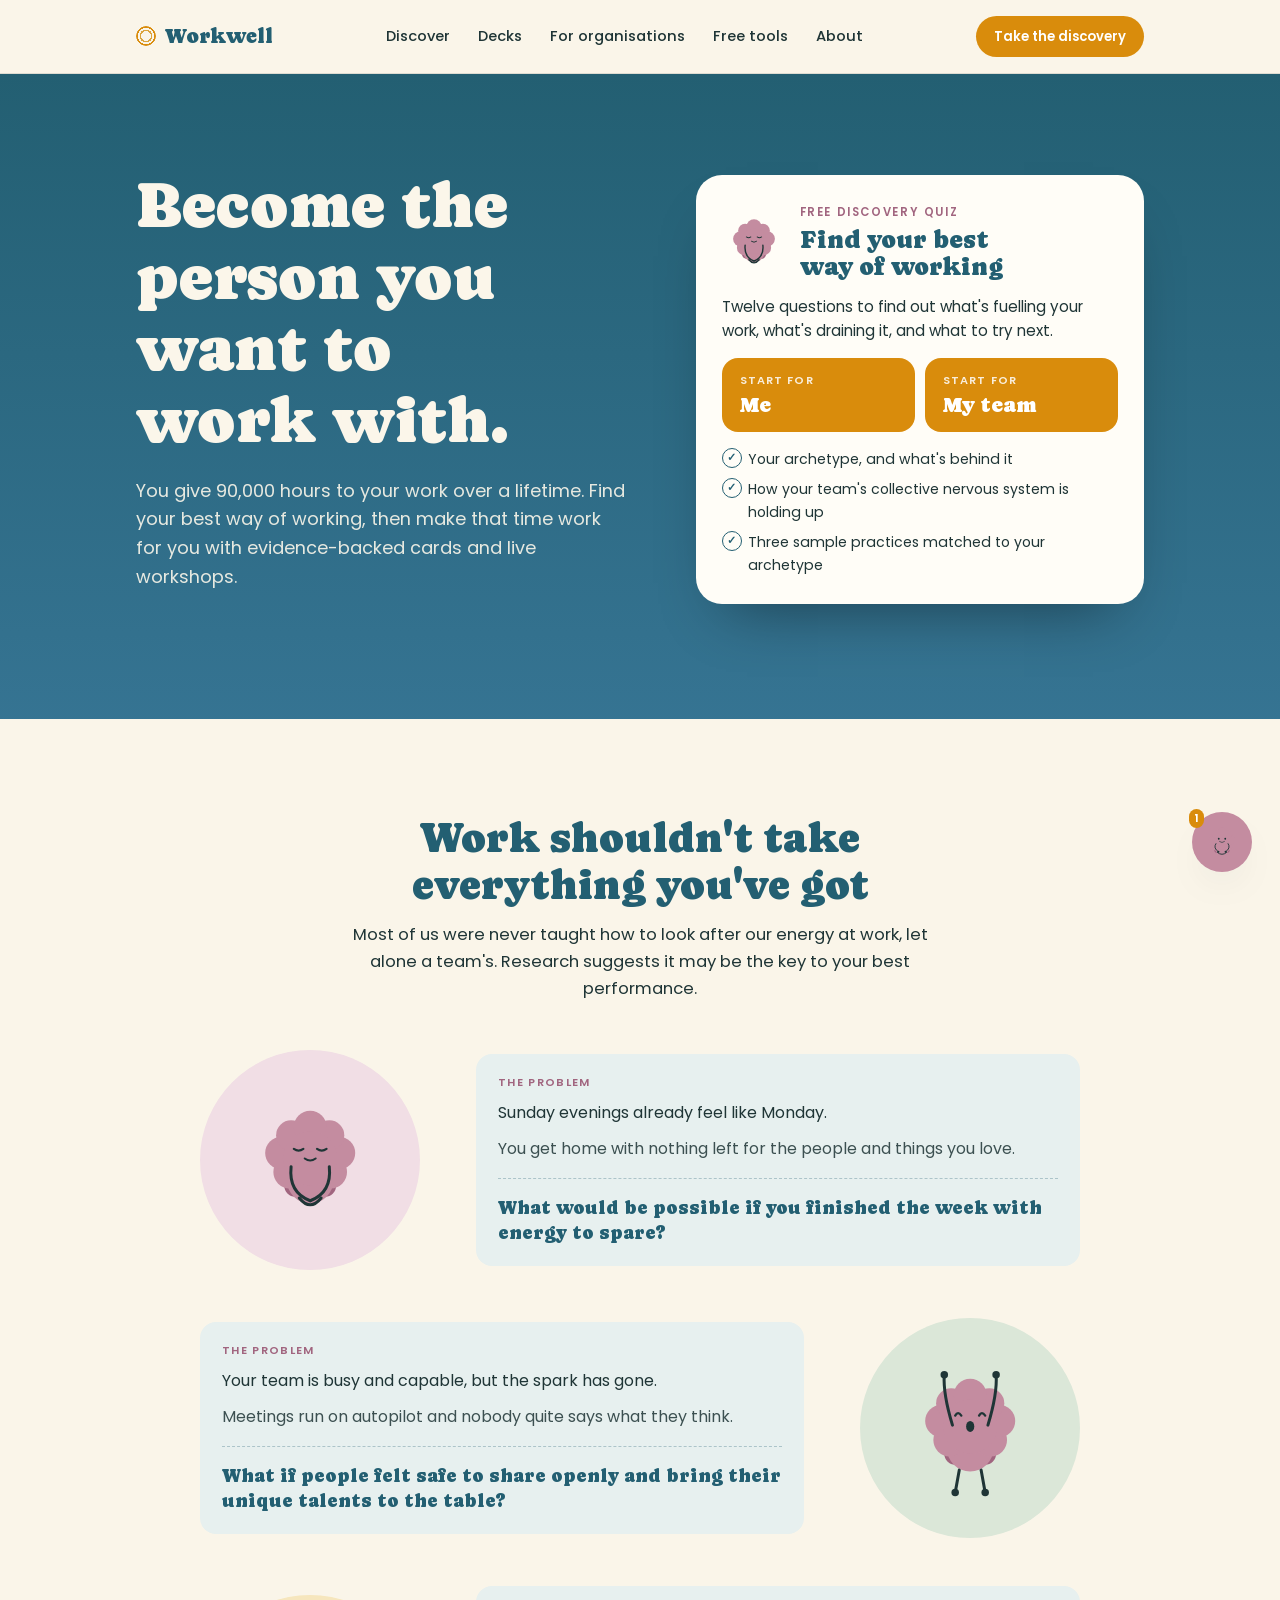
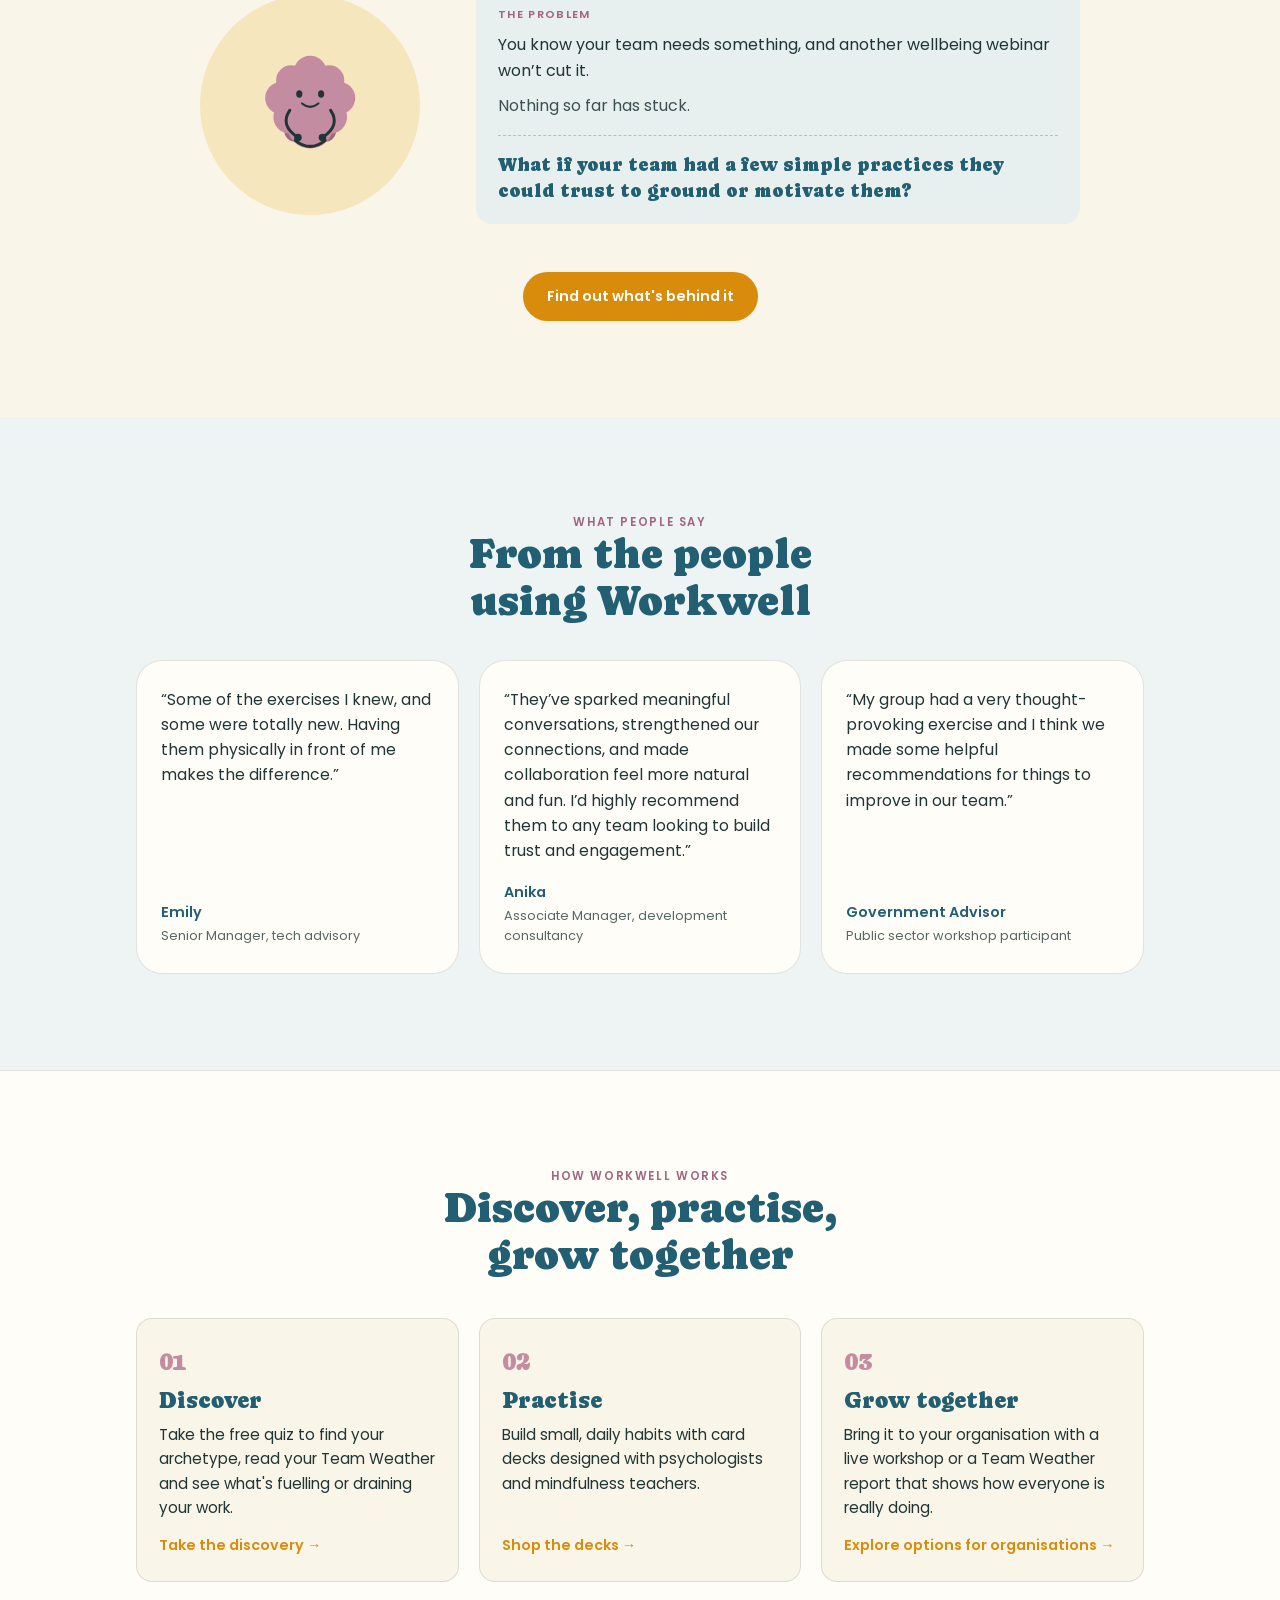
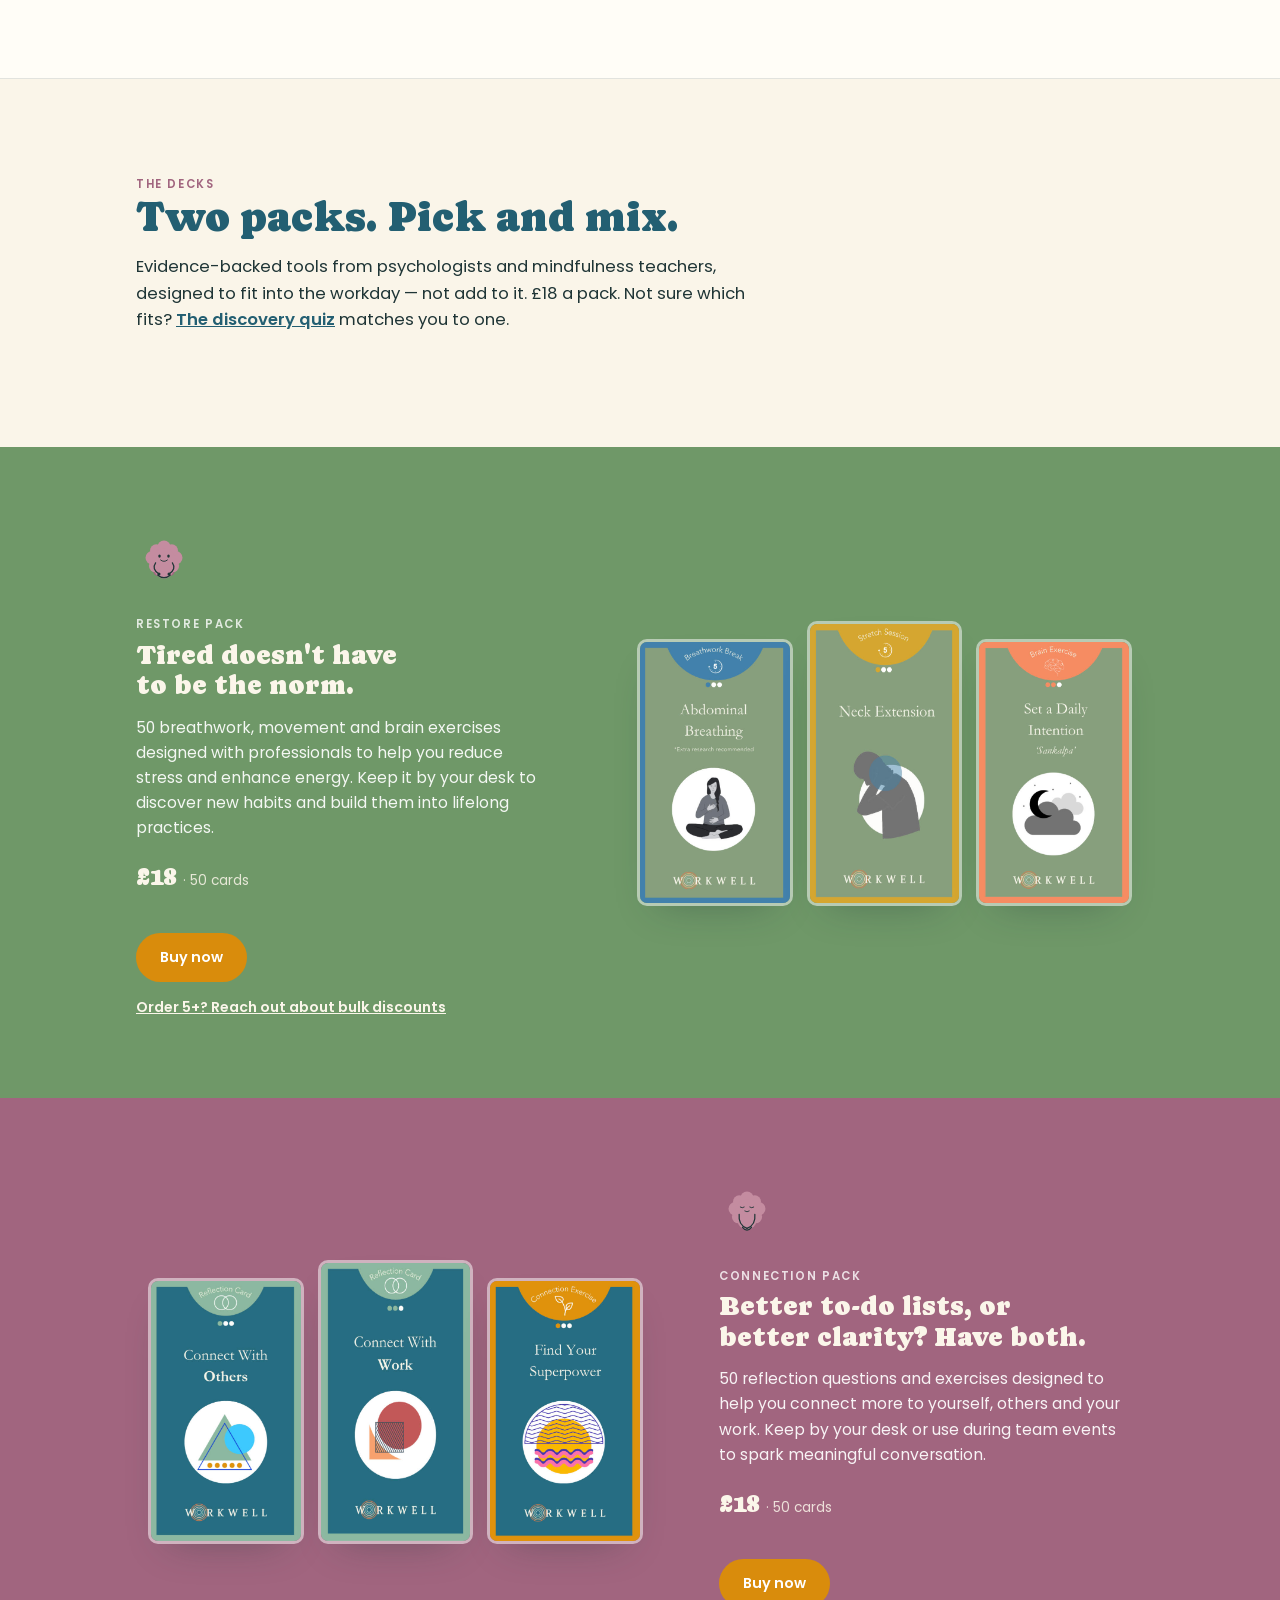
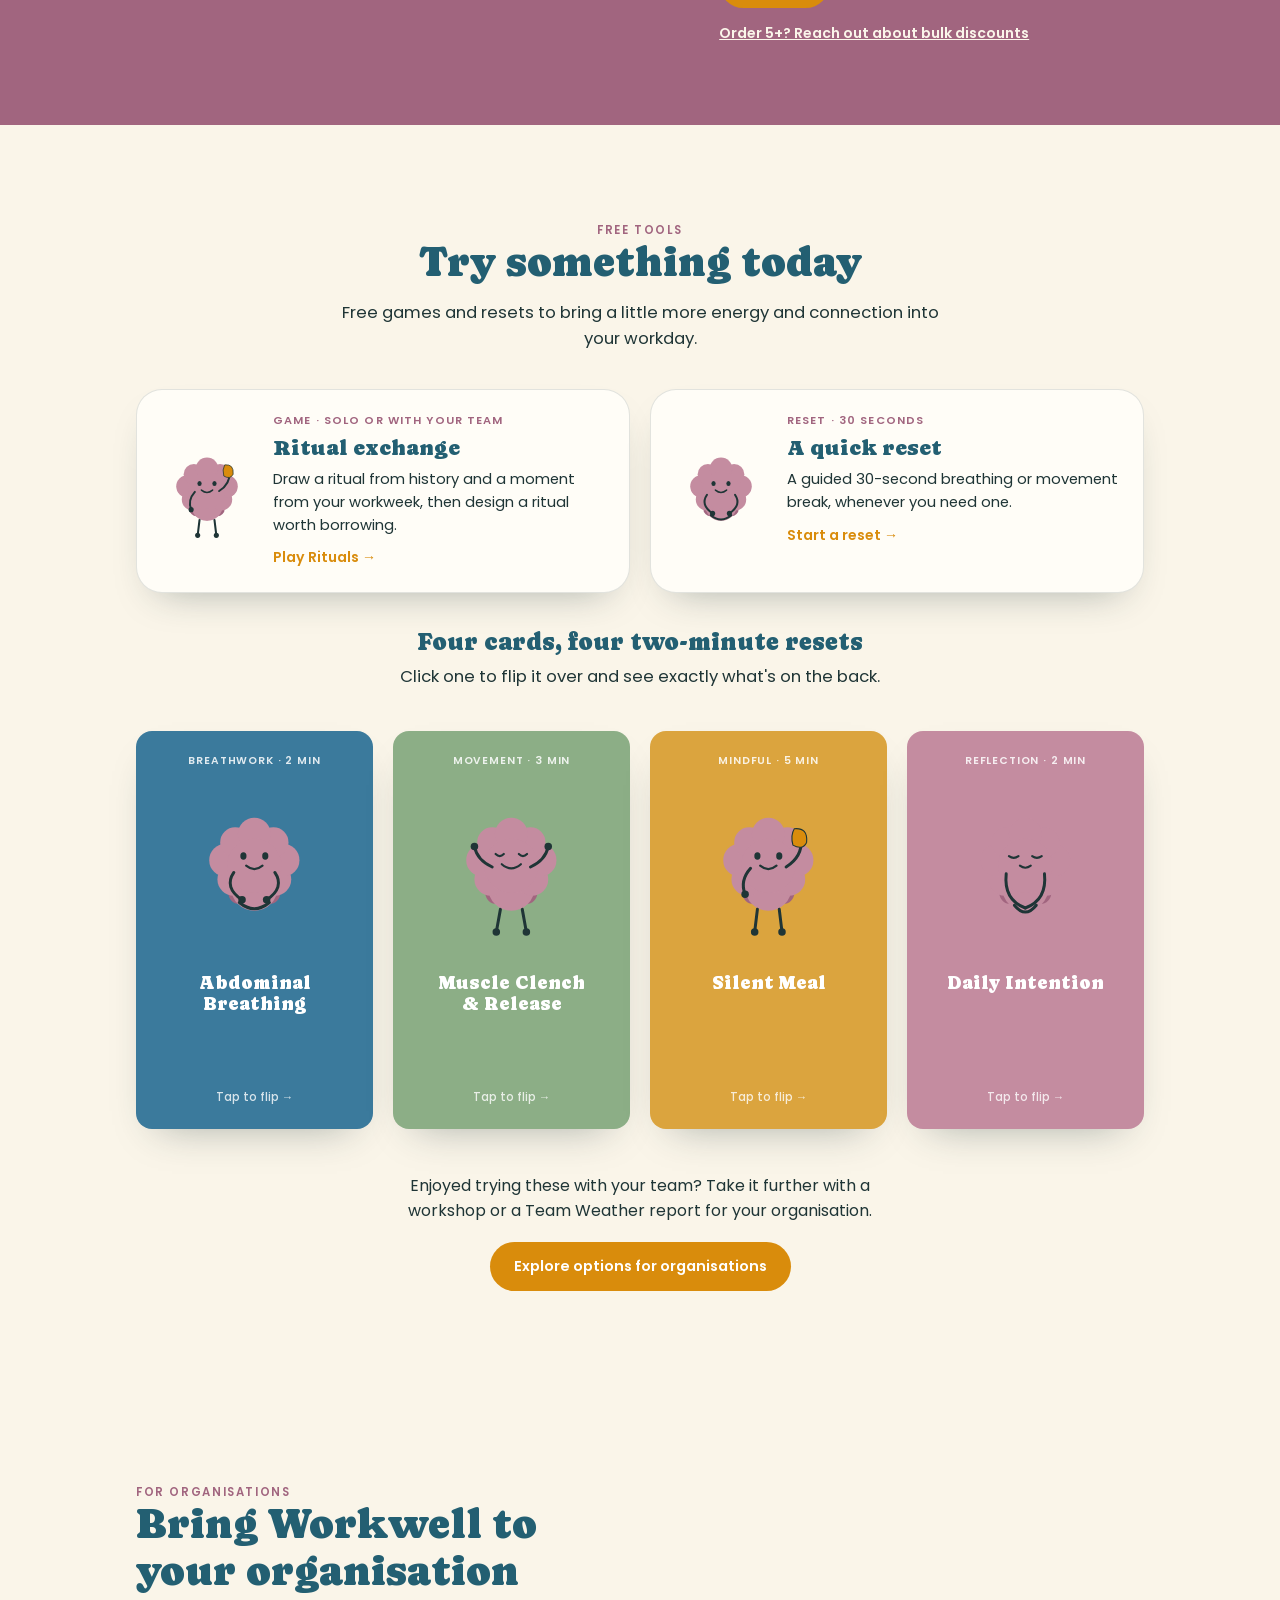
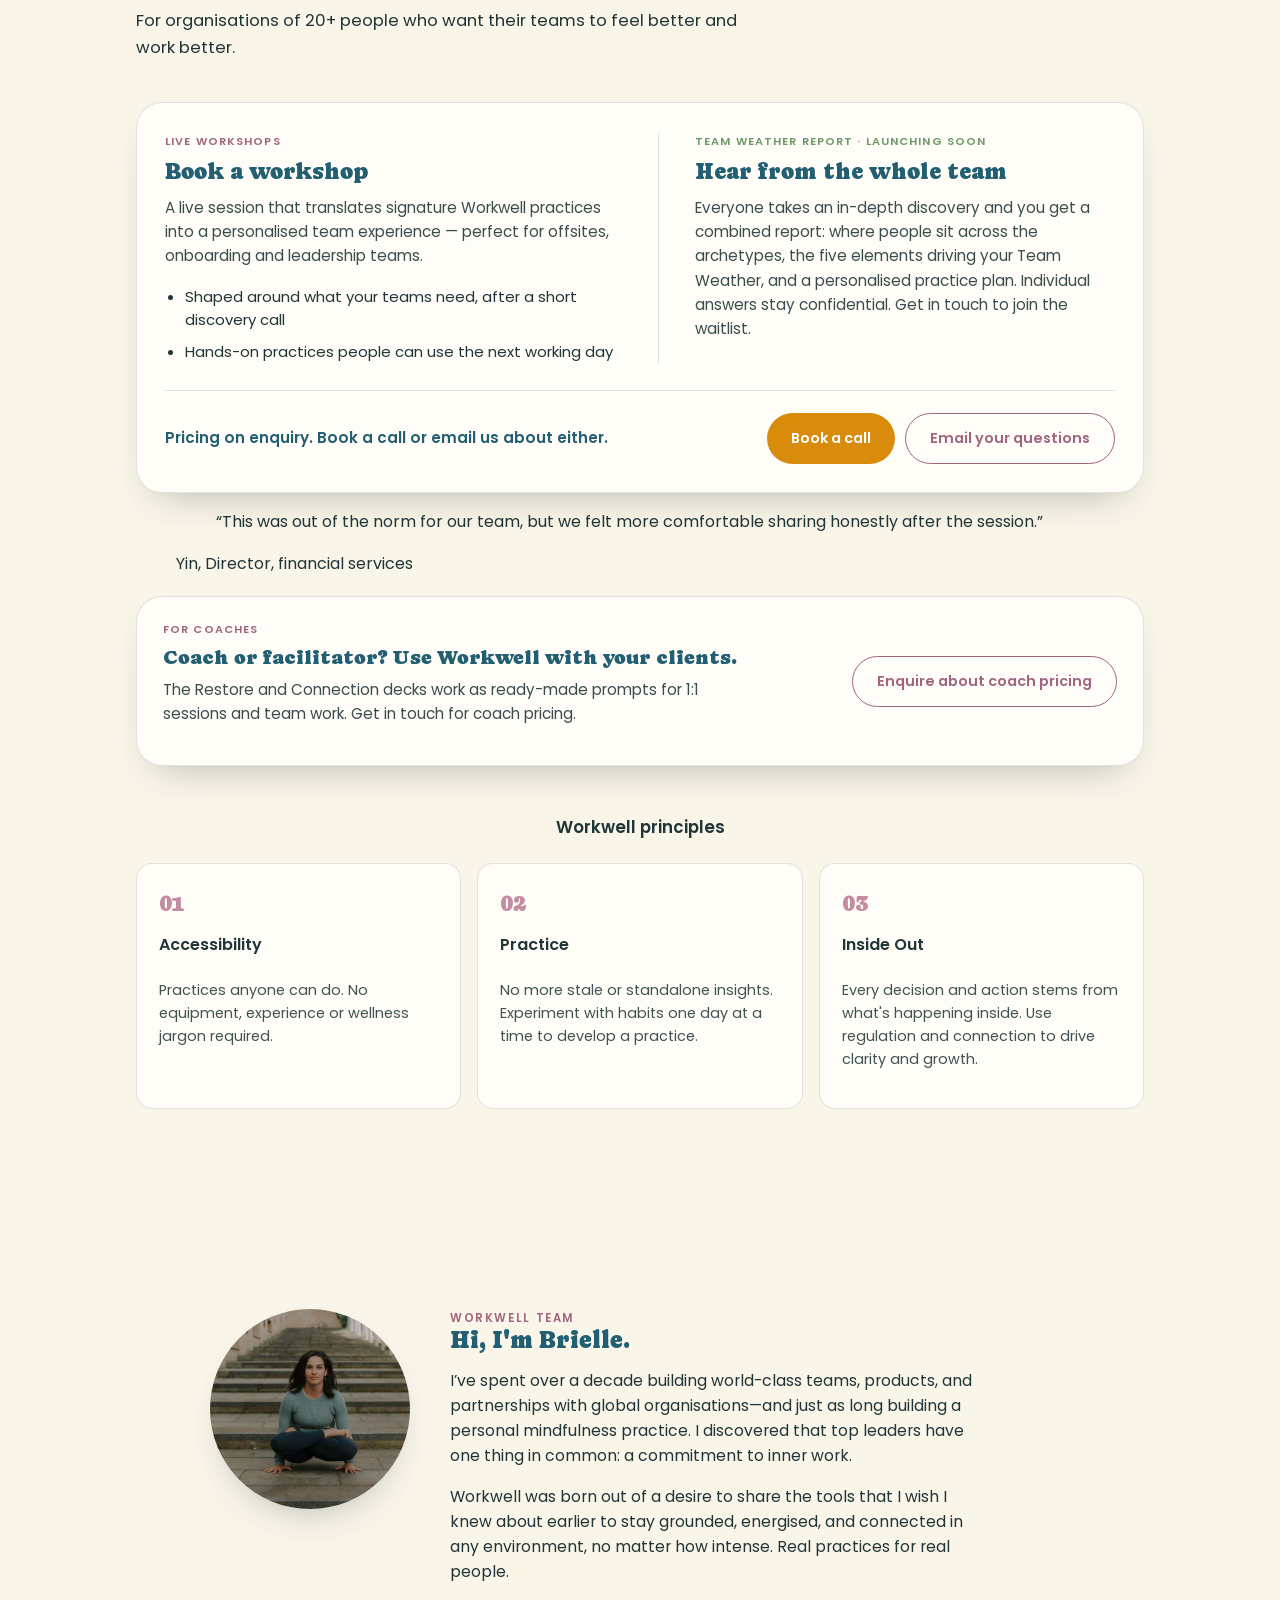
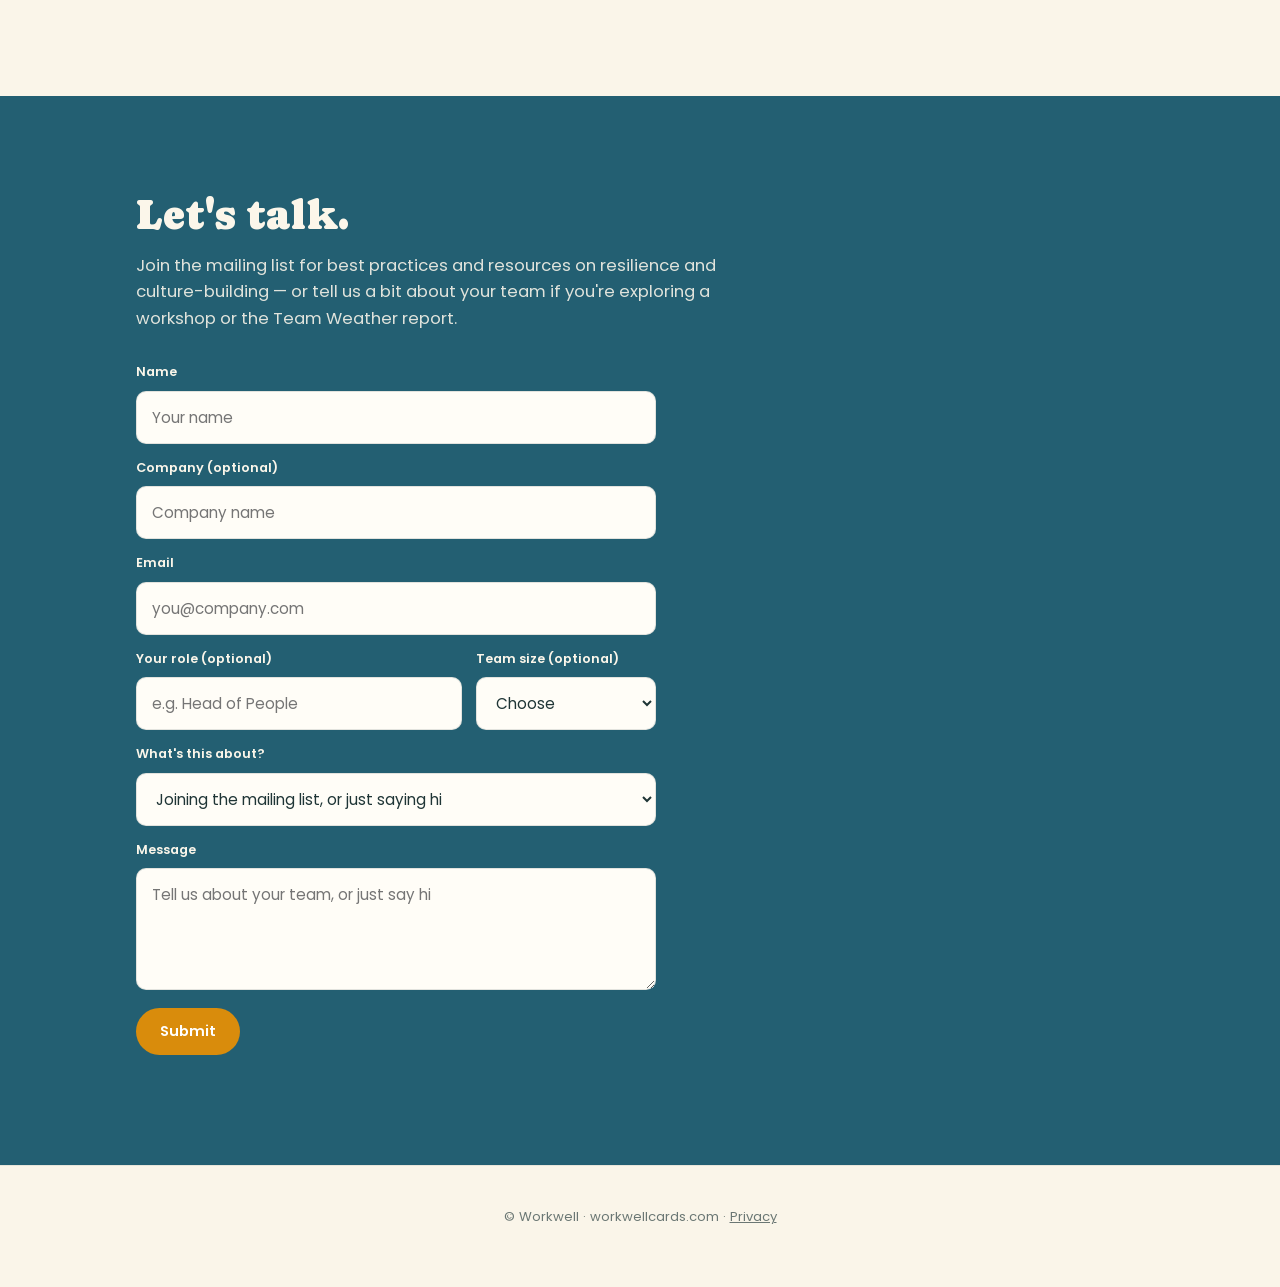
==== commit e96a1f75: "Set deck price to £18, drop Etsy mentions, and spell Workwell consistently Co-Authored-By: Claude Op" ====
--- a/index.html
+++ b/index.html
@@ -14,14 +14,26 @@
 <title>Workwell — Discovery, Cards & Workshops for Workplace Wellbeing</title>
 <link rel="canonical" href="https://www.workwellcards.com/">
 <meta name="description" content="Find your best way of working with a free discovery quiz, then build energy, connection and resilience into the workday with evidence-backed card decks and live workshops.">
-<link rel="icon" href="data:image/svg+xml,<svg xmlns=%22http://www.w3.org/2000/svg%22 viewBox=%220 0 100 100%22><circle cx=%2250%22 cy=%2250%22 r=%2245%22 fill=%22%23235f72%22/></svg>">
+<link rel="icon" href="/favicon.ico" sizes="48x48">
+<link rel="icon" href="/favicon.svg" type="image/svg+xml">
+<link rel="apple-touch-icon" href="/apple-touch-icon.png">
+<meta property="og:image" content="https://www.workwellcards.com/assets/logo-512.png">
+<script type="application/ld+json">
+{
+  "@context": "https://schema.org",
+  "@type": "Organization",
+  "name": "Workwell",
+  "url": "https://www.workwellcards.com/",
+  "logo": "https://www.workwellcards.com/assets/logo-512.png"
+}
+</script>
 <link rel="stylesheet" href="styles.css">
 </head>
 <body>
 
 <nav class="nav">
   <div class="wrap">
-    <a href="#top" class="brand"><span class="ring"></span>workwell</a>
+    <a href="#top" class="brand"><span class="ring"></span>Workwell</a>
     <div class="nav-links" id="nav-links">
       <a href="discovery/">Discover</a>
       <a href="#decks">Decks</a>
@@ -119,7 +131,7 @@
   <div class="wrap">
     <div class="section-head center">
       <div class="eyebrow">What people say</div>
-      <h2>From the people using workwell</h2>
+      <h2>From the people using Workwell</h2>
     </div>
     <div class="quote-grid">
       <figure class="quote-card"><blockquote>&ldquo;Some of the exercises I knew, and some were totally new. Having them physically in front of me makes the difference.&rdquo;</blockquote><figcaption>Emily<span>Senior Manager, tech advisory</span></figcaption></figure>
@@ -163,7 +175,7 @@
     <div class="section-head">
       <div class="eyebrow">The decks</div>
       <h2>Two packs. Pick and mix.</h2>
-      <p>Evidence-backed tools from psychologists and mindfulness teachers, designed to fit into the workday &mdash; not add to it. &pound;15 a pack. Not sure which fits? <a data-ga="decks-quiz-link" href="discovery/">The discovery quiz</a> matches you to one.</p>
+      <p>Evidence-backed tools from psychologists and mindfulness teachers, designed to fit into the workday &mdash; not add to it. &pound;18 a pack. Not sure which fits? <a data-ga="decks-quiz-link" href="discovery/">The discovery quiz</a> matches you to one.</p>
     </div>
   </div>
 </section>
@@ -176,7 +188,7 @@
         <div class="eyebrow">Restore Pack</div>
         <h3>Tired doesn't have to be the norm.</h3>
         <p>50 breathwork, movement and brain exercises designed with professionals to help you reduce stress and enhance energy. Keep it by your desk to discover new habits and build them into lifelong practices.</p>
-        <p class="pack-price">&pound;15 <span>&middot; 50 cards &middot; sold through Etsy</span></p>
+        <p class="pack-price">&pound;18 <span>&middot; 50 cards</span></p>
         <a data-ga="buy-restore" class="btn btn-mustard" href="https://www.etsy.com/uk/listing/1870040434/energizing-mindfulness-at-work-cards" target="_blank" rel="noopener">Buy now</a>
         <a data-ga="bulk-restore" data-topic="bulk" class="pack-bulk" href="#contact">Order 5+? Reach out about bulk discounts</a>
       </div>
@@ -197,7 +209,7 @@
         <div class="eyebrow">Connection Pack</div>
         <h3>Better to-do lists, or better clarity? Have both.</h3>
         <p>50 reflection questions and exercises designed to help you connect more to yourself, others and your work. Keep by your desk or use during team events to spark meaningful conversation.</p>
-        <p class="pack-price">&pound;15 <span>&middot; 50 cards &middot; sold through Etsy</span></p>
+        <p class="pack-price">&pound;18 <span>&middot; 50 cards</span></p>
         <a data-ga="buy-connection" class="btn btn-mustard" href="https://www.etsy.com/uk/listing/4389802014/mindful-connection-at-work-cards-50" target="_blank" rel="noopener">Buy now</a>
         <a data-ga="bulk-connection" data-topic="bulk" class="pack-bulk" href="#contact">Order 5+? Reach out about bulk discounts</a>
       </div>
@@ -319,7 +331,7 @@
   <div class="wrap">
     <div class="section-head">
       <div class="eyebrow">For organisations</div>
-      <h2>Bring workwell to your organisation</h2>
+      <h2>Bring Workwell to your organisation</h2>
       <p>For organisations of 20+ people who want their teams to feel better and work better.</p>
     </div>
     <div class="org-card">
@@ -327,7 +339,7 @@
         <div>
           <div class="k">Live workshops</div>
           <h3>Book a workshop</h3>
-          <p>A live session that translates signature workwell practices into a personalised team experience &mdash; perfect for offsites, onboarding and leadership teams.</p>
+          <p>A live session that translates signature Workwell practices into a personalised team experience &mdash; perfect for offsites, onboarding and leadership teams.</p>
           <ul class="path-list">
             <li>Shaped around what your teams need, after a short discovery call</li>
             <li>Hands-on practices people can use the next working day</li>
@@ -356,7 +368,7 @@
     <div class="coach-card">
       <div>
         <div class="k">For coaches</div>
-        <h3>Coach or facilitator? Use workwell with your clients.</h3>
+        <h3>Coach or facilitator? Use Workwell with your clients.</h3>
         <p>The Restore and Connection decks work as ready-made prompts for 1:1 sessions and team work. Get in touch for coach pricing.</p>
       </div>
       <a data-ga="enquire-coach" data-topic="coach" class="btn btn-ghost" href="#contact">Enquire about coach pricing</a>
@@ -388,12 +400,12 @@
 <section class="section" id="about">
   <div class="wrap">
     <div class="about">
-      <img src="assets/lindsay.jpg" alt="Brielle, founder of workwell">
+      <img src="assets/lindsay.jpg" alt="Brielle, founder of Workwell">
       <div>
-        <div class="eyebrow">workwell team</div>
+        <div class="eyebrow">Workwell team</div>
         <h3>Hi, I'm Brielle.</h3>
         <p>I&rsquo;ve spent over a decade building world-class teams, products, and partnerships with global organisations&mdash;and just as long building a personal mindfulness practice. I discovered that top leaders have one thing in common: a commitment to inner work.</p>
-        <p>workwell was born out of a desire to share the tools that I wish I knew about earlier to stay grounded, energised, and connected in any environment, no matter how intense. Real practices for real people.</p>
+        <p>Workwell was born out of a desire to share the tools that I wish I knew about earlier to stay grounded, energised, and connected in any environment, no matter how intense. Real practices for real people.</p>
       </div>
     </div>
   </div>
@@ -446,7 +458,7 @@
   </div>
 </section>
 
-<footer class="sitefoot">&copy; workwell &middot; workwellcards.com &middot; <a href="privacy/">Privacy</a></footer>
+<footer class="sitefoot">&copy; Workwell &middot; workwellcards.com &middot; <a href="privacy/">Privacy</a></footer>
 
 <div class="egg-widget" id="egg-widget">
   <div id="egg-panel-slot"></div>
